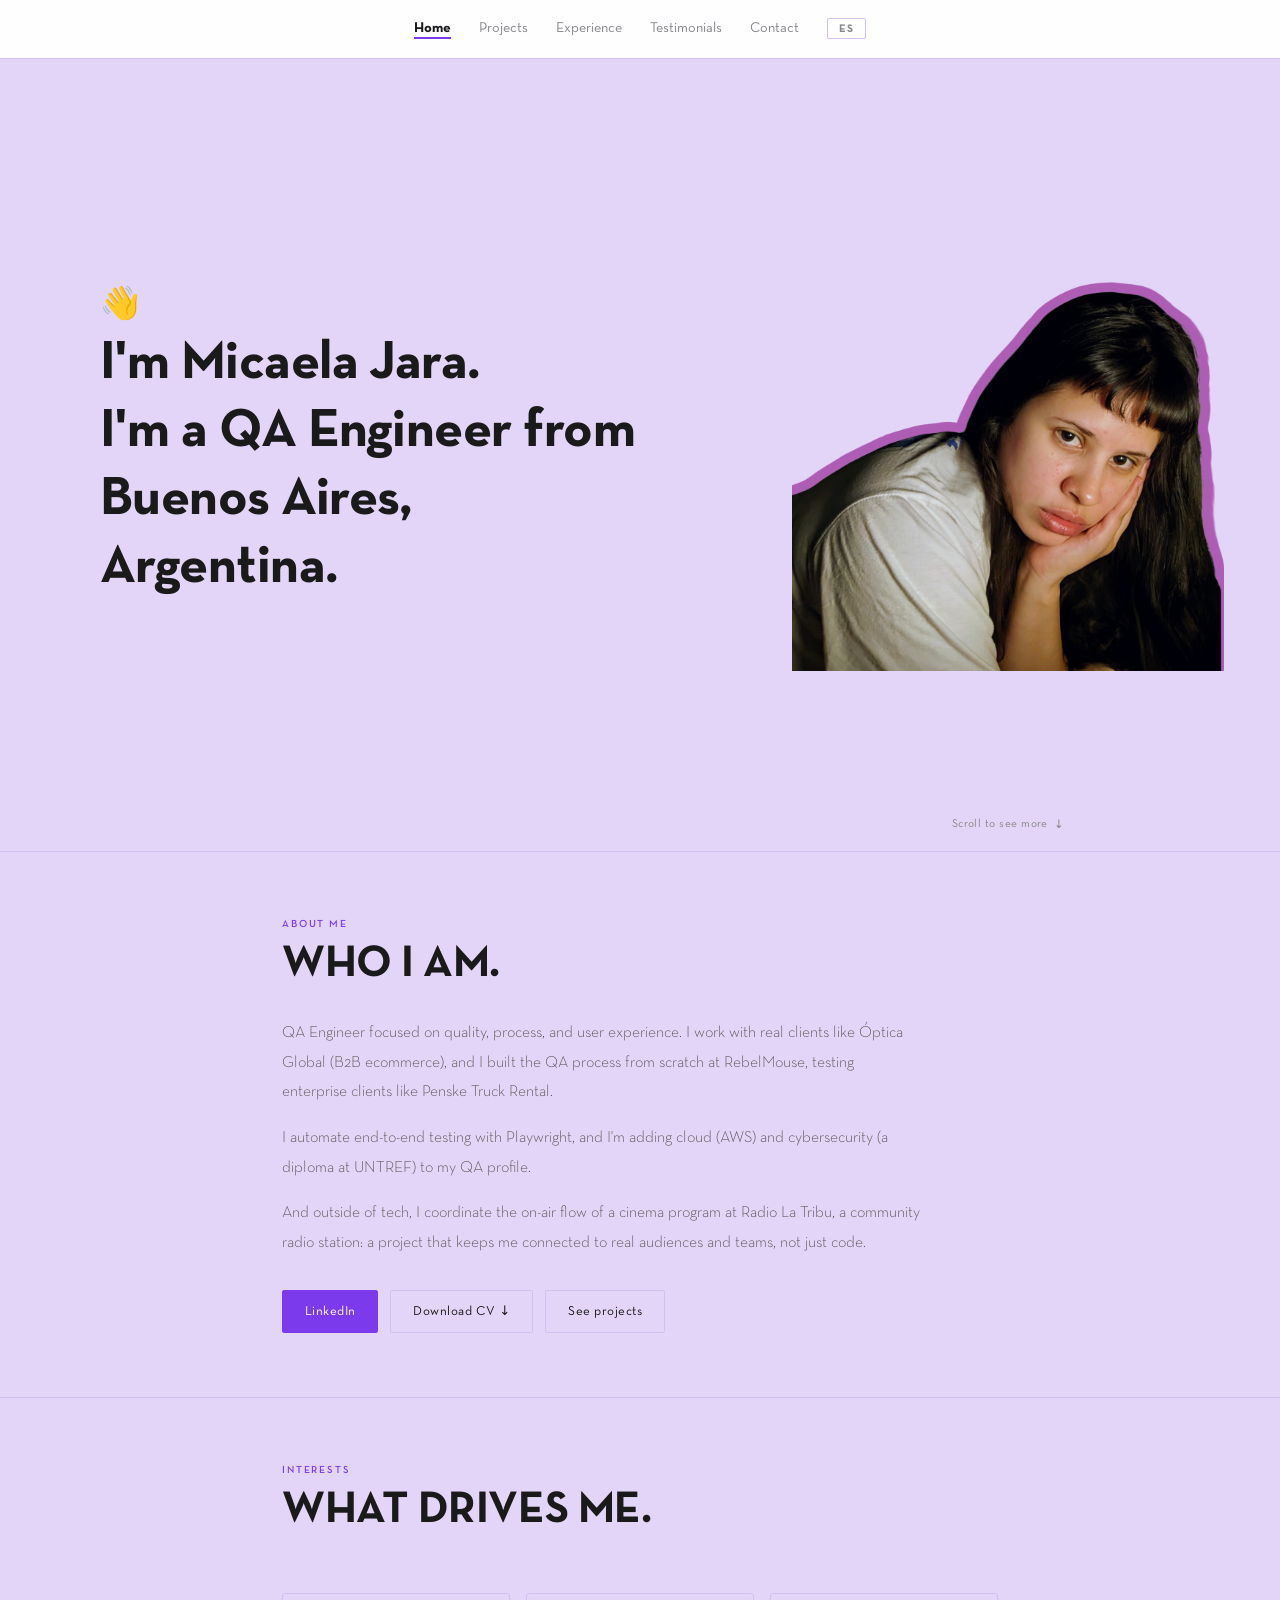
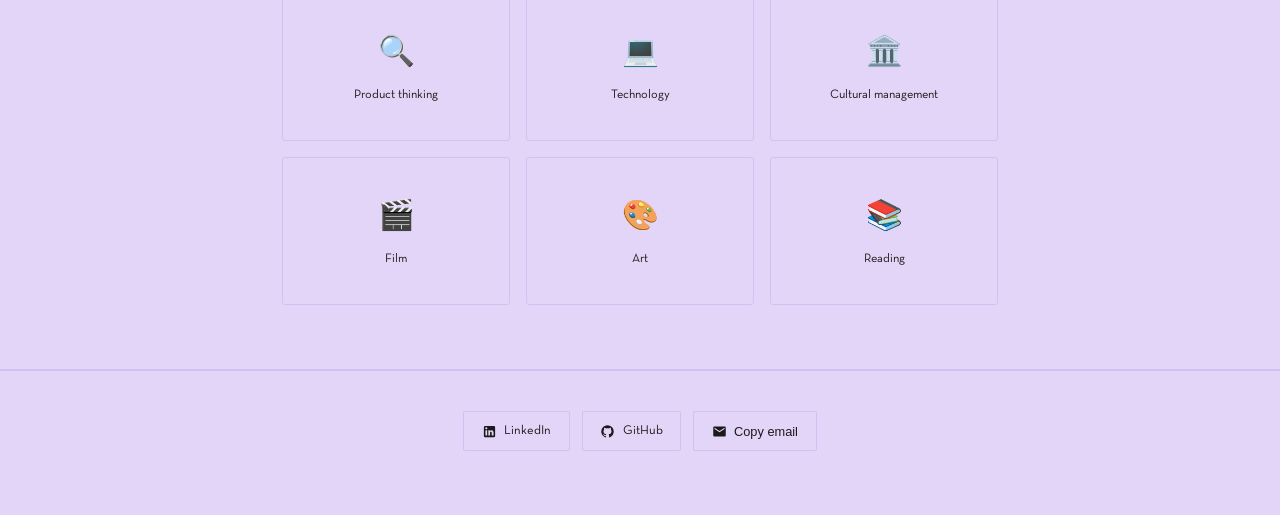
==== index.html @ 339b3f1e "Rediseño completo del portfolio: multi-página, tipografía Neutraface y paleta violeta Divide el siti" ====
<!doctype html>
<html lang="es">
  <head>
    <meta charset="UTF-8" />
    <meta name="viewport" content="width=device-width, initial-scale=1.0" />
    <title>Micaela Jara · Tech Enthusiast</title>
    <meta name="description" content="QA Engineer con experiencia en proyectos enterprise, APIs, testing funcional y regresión. Disponible para trabajar." />

    <!-- Open Graph / LinkedIn -->
    <meta property="og:type" content="website" />
    <meta property="og:url" content="https://micaelajara.github.io/" />
    <meta property="og:title" content="Micaela Jara · Tech Enthusiast" />
    <meta property="og:description" content="QA Engineer · Tech Enthusiast · Project Maker. Experiencia en proyectos enterprise, APIs, testing funcional y regresión." />
    <meta property="og:image" content="https://micaelajara.github.io/img/preview.png" />
    <meta property="og:image:width" content="1200" />
    <meta property="og:image:height" content="630" />

    <!-- Twitter Card -->
    <meta name="twitter:card" content="summary_large_image" />
    <meta name="twitter:title" content="Micaela Jara · Tech Enthusiast" />
    <meta name="twitter:description" content="QA Engineer · Tech Enthusiast · Project Maker. Experiencia en proyectos enterprise, APIs, testing funcional y regresión." />
    <meta name="twitter:image" content="https://micaelajara.github.io/img/preview.png" />

    <!-- Google tag (gtag.js) -->
    <script
      async
      src="https://www.googletagmanager.com/gtag/js?id=G-QLTYKBB8N1"
    ></script>
    <script>
      window.dataLayer = window.dataLayer || [];
      function gtag() {
        dataLayer.push(arguments);
      }
      gtag("js", new Date());
      gtag("config", "G-QLTYKBB8N1");
    </script>

    <link rel="icon" type="image/svg+xml" href="favicon.svg" />
    <link rel="manifest" href="manifest.json" />
    <meta name="theme-color" content="#7c3aed" />
    <link rel="stylesheet" href="styles.css" />
  </head>
  <body>
    <nav>
      <button class="hamburger" id="hamburger" aria-label="Menú">
        <span></span><span></span><span></span>
      </button>
      <ul class="nav-links" id="nav-links">
        <li>
          <a href="index.html" data-es="Home" data-en="Home" class="active"
            >Home</a
          >
        </li>
        <li>
          <a
            href="proyectos.html"
            data-es="Proyectos"
            data-en="Projects"
            >Proyectos</a
          >
        </li>
        <li>
          <a
            href="experiencia.html"
            data-es="Experiencia"
            data-en="Experience"
            >Experiencia</a
          >
        </li>
        <li>
          <a
            href="testimonios.html"
            data-es="Testimonios"
            data-en="Testimonials"
            >Testimonios</a
          >
        </li>
        <li>
          <a
            href="contacto.html"
            data-es="Contacto"
            data-en="Contact"
            >Contacto</a
          >
        </li>
        <li><button class="lang-toggle" id="lang-btn">EN</button></li>
      </ul>
    </nav>
    <!-- HERO -->
    <div class="hero hero-split">
      <div class="hero-half hero-half-content">
        <div class="hero-content-inner">
          <p class="hero-wave" aria-hidden="true">👋</p>
          <h1>
            <span data-es="Soy Micaela Jara." data-en="I'm Micaela Jara."
              >Soy Micaela Jara.</span
            >
            <br />
            <span
              data-es="Soy QA Engineer de Buenos Aires, Argentina."
              data-en="I'm a QA Engineer from Buenos Aires, Argentina."
              >Soy QA Engineer de Buenos Aires, Argentina.</span
            >
          </h1>
        </div>
      </div>

      <div class="hero-half hero-half-visual">
        <button
          class="hero-scroll-cue"
          onclick="document.getElementById('sobre-mi').scrollIntoView({behavior:'smooth'})"
        >
          <span data-es="Deslizá para ver más" data-en="Scroll to see more"
            >Deslizá para ver más</span
          >
          <span class="hero-scroll-arrow" aria-hidden="true">↓</span>
        </button>
        <div class="hero-snoopy-wrap">
          <img src="img/micaela-outline.svg" alt="Micaela Jara" />
        </div>
      </div>
    </div>
    <hr class="divider" />
    <section id="sobre-mi">
      <div class="container">
        <p class="section-eyebrow" data-es="Sobre mí" data-en="About me">
          Sobre mí
        </p>
        <h2 class="section-title" data-es="Quién soy." data-en="Who I am.">
          Quién soy.
        </h2>
        <div class="about-grid about-grid-text-only">
          <div class="about-text">
            <p
              data-es="QA Engineer con foco en calidad, procesos y experiencia del usuario. Trabajo con clientes reales como Óptica Global (ecommerce B2B), y construí el proceso de QA desde cero en RebelMouse, testeando clientes enterprise como Penske Truck Rental."
              data-en="QA Engineer focused on quality, process, and user experience. I work with real clients like Óptica Global (B2B ecommerce), and I built the QA process from scratch at RebelMouse, testing enterprise clients like Penske Truck Rental."
            >
              QA Engineer con foco en calidad, procesos y experiencia del
              usuario. Trabajo con clientes reales como Óptica Global
              (ecommerce B2B), y construí el proceso de QA desde cero en
              RebelMouse, testeando clientes enterprise como Penske Truck
              Rental.
            </p>
            <p
              data-es="Automatizo testing end-to-end con Playwright, y estoy sumando cloud (AWS) y ciberseguridad (diplomatura en UNTREF) a mi perfil QA."
              data-en="I automate end-to-end testing with Playwright, and I'm adding cloud (AWS) and cybersecurity (a diploma at UNTREF) to my QA profile."
            >
              Automatizo testing end-to-end con Playwright, y estoy sumando
              cloud (AWS) y ciberseguridad (diplomatura en UNTREF) a mi perfil
              QA.
            </p>
            <p
              data-es="Y fuera de lo tech, coordino el aire de un programa de cine en Radio La Tribu, una radio comunitaria: un proyecto que me mantiene conectada con audiencias y equipos reales, no solo con código."
              data-en="And outside of tech, I coordinate the on-air flow of a cinema program at Radio La Tribu, a community radio station: a project that keeps me connected to real audiences and teams, not just code."
            >
              Y fuera de lo tech, coordino el aire de un programa de cine en
              Radio La Tribu, una radio comunitaria: un proyecto que me
              mantiene conectada con audiencias y equipos reales, no solo con
              código.
            </p>
          </div>
        </div>
        <div class="hero-links about-links">
          <a
            href="https://linkedin.com/in/micaela-jara"
            target="_blank"
            class="btn btn-primary"
            >LinkedIn</a
          >
          <a
            href="pdf/cv-micaela-jara.pdf"
            download
            class="btn btn-outline"
            data-es="Descargar CV ↓"
            data-en="Download CV ↓"
            >Descargar CV ↓</a
          >
          <a
            href="proyectos.html"
            class="btn btn-outline"
            data-es="Ver proyectos"
            data-en="See projects"
            >Ver proyectos</a
          >
        </div>
      </div>
    </section>
    <hr class="divider" />
    <section id="intereses">
      <div class="container">
        <div class="projects-header">
          <div>
            <p class="section-eyebrow" data-es="Intereses" data-en="Interests">
              Intereses
            </p>
            <h2
              class="section-title"
              data-es="Lo que me mueve."
              data-en="What drives me."
            >
              Lo que me mueve.
            </h2>
          </div>
        </div>
        <div class="interests-grid">
          <div class="interest-card">
            <div class="interest-inner">
              <div class="interest-front">
                <div class="interest-icon">🔍</div>
                <div class="interest-label">Product thinking</div>
              </div>
              <div class="interest-back">
                <p
                  class="interest-back-text"
                  data-es="Siempre pregunto por qué antes de cómo."
                  data-en="I always ask why before how."
                >
                  Siempre pregunto por qué antes de cómo.
                </p>
              </div>
            </div>
          </div>
          <div class="interest-card">
            <div class="interest-inner">
              <div class="interest-front">
                <div class="interest-icon">💻</div>
                <div
                  class="interest-label"
                  data-es="Tecnología"
                  data-en="Technology"
                >
                  Tecnología
                </div>
              </div>
              <div class="interest-back">
                <p
                  class="interest-back-text"
                  data-es="Me gusta entender cómo funcionan las cosas por dentro."
                  data-en="I like understanding how things work under the hood."
                >
                  Me gusta entender cómo funcionan las cosas por dentro.
                </p>
              </div>
            </div>
          </div>
          <div class="interest-card">
            <div class="interest-inner">
              <div class="interest-front">
                <div class="interest-icon">🏛️</div>
                <div
                  class="interest-label"
                  data-es="Gestión cultural"
                  data-en="Cultural management"
                >
                  Gestión cultural
                </div>
              </div>
              <div class="interest-back">
                <p
                  class="interest-back-text"
                  data-es="Curaduría y producción de ciclos de cine independiente."
                  data-en="Curation and production of independent film cycles."
                >
                  Curaduría y producción de ciclos de cine independiente.
                </p>
              </div>
            </div>
          </div>
          <div class="interest-card">
            <div class="interest-inner">
              <div class="interest-front">
                <div class="interest-icon">🎬</div>
                <div class="interest-label" data-es="Cine" data-en="Film">
                  Cine
                </div>
              </div>
              <div class="interest-back">
                <p
                  class="interest-back-text"
                  data-es="Me interesan las películas que incomodan o proponen algo."
                  data-en="I'm drawn to films that challenge or propose something."
                >
                  Me interesan las películas que incomodan o proponen algo.
                </p>
              </div>
            </div>
          </div>
          <div class="interest-card">
            <div class="interest-inner">
              <div class="interest-front">
                <div class="interest-icon">🎨</div>
                <div class="interest-label" data-es="Arte" data-en="Art">
                  Arte
                </div>
              </div>
              <div class="interest-back">
                <p
                  class="interest-back-text"
                  data-es="El arte como forma de entender el contexto."
                  data-en="Art as a way of understanding context."
                >
                  El arte como forma de entender el contexto.
                </p>
              </div>
            </div>
          </div>
          <div class="interest-card">
            <div class="interest-inner">
              <div class="interest-front">
                <div class="interest-icon">📚</div>
                <div class="interest-label" data-es="Lectura" data-en="Reading">
                  Lectura
                </div>
              </div>
              <div class="interest-back">
                <p
                  class="interest-back-text"
                  data-es="Leo ensayo, ficción y cualquier cosa que me haga pensar distinto."
                  data-en="I read essays, fiction, and anything that makes me think differently."
                >
                  Leo ensayo, ficción y cualquier cosa que me haga pensar
                  distinto.
                </p>
              </div>
            </div>
          </div>
        </div>
      </div>
    </section>
    <hr class="divider" />
    <footer>
      <div class="footer-socials">
        <a
          href="https://linkedin.com/in/micaela-jara"
          target="_blank"
          class="social-btn"
        >
          <svg viewBox="0 0 24 24" fill="currentColor">
            <path
              d="M19 3A2 2 0 0 1 21 5V19A2 2 0 0 1 19 21H5A2 2 0 0 1 3 19V5A2 2 0 0 1 5 3H19M18.5 18.5V13.2A3.26 3.26 0 0 0 15.24 9.94C14.39 9.94 13.4 10.46 12.92 11.24V10.13H10.13V18.5H12.92V13.57A1.32 1.32 0 0 1 14.24 12.25A1.32 1.32 0 0 1 15.56 13.57V18.5H18.5M6.88 8.56A1.68 1.68 0 0 0 8.56 6.88C8.56 5.95 7.81 5.19 6.88 5.19A1.69 1.69 0 0 0 5.19 6.88C5.19 7.81 5.95 8.56 6.88 8.56M8.27 18.5V10.13H5.5V18.5H8.27Z"
            />
          </svg>
          <span>LinkedIn</span>
        </a>
        <a
          href="https://github.com/micaelajara"
          target="_blank"
          class="social-btn"
        >
          <svg viewBox="0 0 24 24" fill="currentColor">
            <path
              d="M12 2A10 10 0 0 0 2 12c0 4.42 2.87 8.17 6.84 9.5.5.08.66-.23.66-.5v-1.69c-2.77.6-3.36-1.34-3.36-1.34-.46-1.16-1.11-1.47-1.11-1.47-.91-.62.07-.6.07-.6 1 .07 1.53 1.03 1.53 1.03.87 1.52 2.34 1.07 2.91.83.09-.65.35-1.09.63-1.34-2.22-.25-4.55-1.11-4.55-4.92 0-1.11.38-2 1.03-2.71-.1-.25-.45-1.29.1-2.64 0 0 .84-.27 2.75 1.02.79-.22 1.65-.33 2.5-.33.85 0 1.71.11 2.5.33 1.91-1.29 2.75-1.02 2.75-1.02.55 1.35.2 2.39.1 2.64.65.71 1.03 1.6 1.03 2.71 0 3.82-2.34 4.66-4.57 4.91.36.31.69.92.69 1.85V21c0 .27.16.59.67.5C19.14 20.16 22 16.42 22 12A10 10 0 0 0 12 2Z"
            />
          </svg>
          <span>GitHub</span>
        </a>
        <button class="social-btn" id="copy-email-btn">
          <svg viewBox="0 0 24 24" fill="currentColor">
            <path
              d="M20 4H4c-1.1 0-2 .9-2 2v12c0 1.1.9 2 2 2h16c1.1 0 2-.9 2-2V6c0-1.1-.9-2-2-2zm0 4l-8 5-8-5V6l8 5 8-5v2z"
            />
          </svg>
          <span data-es="Copiar email" data-en="Copy email">Copiar email</span>
        </button>
      </div>
    </footer>

    <button class="scroll-top" id="scroll-top" aria-label="Volver arriba">
      ↑
    </button>
    <div class="copy-toast" id="copy-toast">¡Copiado!</div>
    <script src="script.js"></script>
  </body>
</html>
---- styles.css ----
@font-face {
        font-family: "Neutraface Text";
        src: url("fonts/neutraface-text-light.otf") format("opentype");
        font-weight: 300;
        font-style: normal;
        font-display: swap;
      }
      @font-face {
        font-family: "Neutraface Text";
        src: url("fonts/neutraface-text-light-italic.otf") format("opentype");
        font-weight: 300;
        font-style: italic;
        font-display: swap;
      }
      @font-face {
        font-family: "Neutraface Text";
        src: url("fonts/neutraface-text-book.otf") format("opentype");
        font-weight: 400;
        font-style: normal;
        font-display: swap;
      }
      @font-face {
        font-family: "Neutraface Text";
        src: url("fonts/neutraface-text-book-italic.otf") format("opentype");
        font-weight: 400;
        font-style: italic;
        font-display: swap;
      }
      @font-face {
        font-family: "Neutraface Text";
        src: url("fonts/neutraface-text-demi.otf") format("opentype");
        font-weight: 600;
        font-style: normal;
        font-display: swap;
      }
      @font-face {
        font-family: "Neutraface Text";
        src: url("fonts/neutraface-text-demi-italic.otf") format("opentype");
        font-weight: 600;
        font-style: italic;
        font-display: swap;
      }
      @font-face {
        font-family: "Neutraface Text";
        src: url("fonts/neutraface-text-bold.otf") format("opentype");
        font-weight: 700;
        font-style: normal;
        font-display: swap;
      }
      @font-face {
        font-family: "Neutraface Text";
        src: url("fonts/neutraface-text-bold-italic.otf") format("opentype");
        font-weight: 700;
        font-style: italic;
        font-display: swap;
      }

      *,
      *::before,
      *::after {
        box-sizing: border-box;
        margin: 0;
        padding: 0;
      }

      :root {
        --bg: #e3d5f7;
        --bg-card: transparent;
        --text: #1a1a1a;
        --text-muted: #888888;
        --accent: #7c3aed;
        --accent-light: #ede4fb;
        --border: #d3bff0;
        --display: "Neutraface Text", system-ui, sans-serif;
        --sans: "Neutraface Text", system-ui, sans-serif;
      }

      html {
        scroll-behavior: smooth;
      }

      body {
        font-family: var(--sans);
        background: var(--bg);
        color: var(--text);
        line-height: 1.6;
      }

      /* NAV */
      nav {
        position: sticky;
        top: 0;
        z-index: 100;
        background: rgba(255, 255, 255, 0.95);
        backdrop-filter: blur(10px);
        border-bottom: 1px solid var(--border);
        padding: 1rem 2rem;
        display: flex;
        justify-content: center;
        align-items: center;
      }

      .nav-links {
        display: flex;
        gap: 1.75rem;
        list-style: none;
        align-items: center;
      }
      .nav-links a {
        font-size: 0.9rem;
        font-weight: 400;
        color: var(--text-muted);
        text-decoration: none;
        transition: color 0.2s;
      }
      .nav-links a:hover {
        color: var(--accent);
      }
      .nav-links a.active {
        color: var(--text);
        font-weight: 700;
        border-bottom: 2px solid var(--accent);
        padding-bottom: 2px;
      }

      .lang-toggle {
        font-family: var(--display);
        font-size: 0.7rem;
        font-weight: 700;
        letter-spacing: 0.1em;
        text-transform: uppercase;
        background: none;
        border: 1.5px solid var(--border);
        color: var(--text-muted);
        padding: 0.28rem 0.7rem;
        cursor: pointer;
        border-radius: 2px;
        transition: all 0.2s;
      }
      .lang-toggle:hover {
        border-color: var(--accent);
        color: var(--accent);
      }

      .lang-en {
        display: none;
      }
      body.en .lang-es {
        display: none;
      }
      body.en .lang-en {
        display: block;
      }

      /* HAMBURGER */
      .hamburger {
        display: none;
        flex-direction: column;
        gap: 5px;
        background: none;
        border: none;
        cursor: pointer;
        padding: 4px;
      }
      .hamburger span {
        display: block;
        width: 22px;
        height: 2px;
        background: var(--text);
        border-radius: 2px;
        transition: all 0.25s;
      }
      .hamburger.open span:nth-child(1) {
        transform: translateY(7px) rotate(45deg);
      }
      .hamburger.open span:nth-child(2) {
        opacity: 0;
      }
      .hamburger.open span:nth-child(3) {
        transform: translateY(-7px) rotate(-45deg);
      }

      /* MOBILE */
      @media (max-width: 640px) {
        .hamburger {
          display: flex;
        }

        .nav-links {
          display: none;
          flex-direction: column;
          gap: 0;
          position: absolute;
          top: 100%;
          left: 0;
          right: 0;
          background: var(--bg);
          border-bottom: 1px solid var(--border);
          padding: 0.5rem 0;
          z-index: 200;
        }
        .nav-links.open {
          display: flex;
        }
        .nav-links li {
          width: 100%;
        }
        .nav-links a {
          display: block;
          padding: 0.75rem 2rem;
          font-size: 0.82rem;
        }
        .nav-links li:last-child {
          padding: 0.75rem 2rem;
        }
        .lang-toggle {
          font-size: 0.7rem;
        }

        .hero-split {
          grid-template-columns: 1fr;
          min-height: 0;
        }
        .hero-half-visual {
          padding: 2.5rem 1.5rem;
          min-height: 260px;
        }
        .hero-half-content {
          padding: 2rem 1.25rem 2.5rem;
        }
        .hero-snoopy-wrap {
          max-width: 280px;
        }

        .hero h1 {
          font-size: clamp(1.8rem, 7vw, 2.4rem);
          margin-bottom: 0.65rem;
        }

        .container {
          padding: 0 1rem;
        }
        section {
          padding: 1.5rem 0;
        }
        .section-eyebrow {
          margin-bottom: 0.2rem;
        }
        .section-title {
          font-size: clamp(1.1rem, 5.5vw, 1.6rem);
          margin-bottom: 1rem;
        }

        .projects-header {
          gap: 1rem;
          margin-bottom: 1.25rem;
        }
        .projects-deco-wrap {
          width: 95px;
        }
        .projects-deco {
          height: 70px;
        }

        .about-grid {
          gap: 1.25rem;
        }

        .project-card {
          padding: 1.25rem;
        }
        .project-header-row {
          gap: 0.35rem 1rem;
        }
        .project-highlights {
          margin-top: 0.65rem;
        }

        .stack-grid {
          grid-template-columns: repeat(2, 1fr);
        }

        .qa-controls {
          gap: 0.5rem;
          margin-bottom: 0.75rem;
        }
        .filters {
          flex-wrap: nowrap;
          overflow-x: auto;
          padding-bottom: 0.25rem;
          -webkit-overflow-scrolling: touch;
          scrollbar-width: none;
        }
        .filters::-webkit-scrollbar {
          display: none;
        }
        .filter-btn {
          flex-shrink: 0;
          font-size: 0.75rem;
          padding: 0.35rem 0.75rem;
        }

        .card-header {
          padding: 0.75rem 0.9rem;
        }
        .card-body {
          padding: 0 0.9rem 0.9rem;
        }

        .contact-grid {
          gap: 1.5rem;
        }
        .contact-links {
          margin-top: 0.75rem;
          gap: 0.65rem;
        }

        .interests-grid {
          grid-template-columns: repeat(3, 1fr);
          gap: 0.6rem;
        }
        .interest-card {
          height: 115px;
        }

        .divider {
          margin: 0;
        }

        footer {
          padding: 1.25rem 1rem;
        }
      }

      /* LAYOUT */
      .container {
        max-width: 780px;
        margin: 0 auto;
        padding: 0 2rem;
      }

      /* HERO */
      .hero {
        display: block;
      }

      .hero-wave {
        font-size: 2rem;
        line-height: 1;
        margin-bottom: 0.5rem;
      }

      .hero h1 {
        font-family: var(--display);
        font-size: clamp(2.4rem, 4.5vw, 3.4rem);
        font-weight: 700;
        line-height: 1.25;
        letter-spacing: -0.01em;
        color: var(--text);
        margin-bottom: 1.25rem;
      }

      .hero-links {
        display: flex;
        gap: 0.75rem;
        flex-wrap: wrap;
      }

      .about-links {
        margin-top: 2rem;
      }

      .btn {
        display: inline-flex;
        align-items: center;
        padding: 0.6rem 1.35rem;
        border-radius: 2px;
        font-size: 0.82rem;
        font-weight: 400;
        font-family: var(--sans);
        letter-spacing: 0.04em;
        text-decoration: none;
        transition: all 0.2s;
        border: 1.5px solid transparent;
      }
      .btn-primary {
        background: var(--accent);
        color: white;
        border-color: var(--accent);
      }
      .btn-primary:hover {
        background: #5b21b6;
        border-color: #5b21b6;
      }
      .btn-outline {
        background: transparent;
        color: var(--text);
        border-color: var(--border);
      }
      .btn-outline:hover {
        border-color: var(--accent);
        color: var(--accent);
      }

      /* DIVIDER */
      .divider {
        border: none;
        border-top: 1px solid var(--border);
      }

      /* SECTIONS */
      section {
        padding: 4rem 0;
      }

      .section-eyebrow {
        font-family: var(--display);
        font-size: 0.65rem;
        font-weight: 600;
        letter-spacing: 0.18em;
        text-transform: uppercase;
        color: var(--accent);
        margin-bottom: 0.5rem;
      }

      .section-title {
        font-family: var(--display);
        font-size: clamp(1.8rem, 4vw, 2.8rem);
        font-weight: 700;
        text-transform: uppercase;
        letter-spacing: -0.01em;
        color: var(--text);
        margin-bottom: 2rem;
        line-height: 1.05;
      }

      /* SOBRE MÍ */
      .about-grid {
        display: grid;
        grid-template-columns: 220px 1fr;
        gap: 3rem;
        align-items: start;
      }
      .about-grid-text-only {
        grid-template-columns: 1fr;
        max-width: 640px;
      }
      @media (max-width: 580px) {
        .about-grid {
          grid-template-columns: 1fr;
        }
      }

      .about-text {
        font-size: 1rem;
        font-weight: 300;
        color: #555;
        line-height: 1.85;
      }

      .about-text p + p {
        margin-top: 1rem;
      }

      .projects-grid {
        display: flex;
        flex-direction: column;
        gap: 1.25rem;
      }

      .project-card {
        width: 100%;
        background: var(--bg-card);
        border: 1px solid var(--border);
        border-radius: 3px;
        padding: 1.75rem;
        display: flex;
        flex-direction: column;
        gap: 0.85rem;
        transition:
          box-shadow 0.2s,
          border-color 0.2s;
        box-sizing: border-box;
      }
      .project-card:hover {
        box-shadow: 0 6px 24px rgba(180, 100, 100, 0.1);
        border-color: #b794f6;
      }

      .project-header-row {
        display: flex;
        align-items: baseline;
        justify-content: space-between;
        gap: 1rem 1.5rem;
        flex-wrap: wrap;
      }

      .project-tag {
        font-size: 0.66rem;
        font-weight: 400;
        letter-spacing: 0.08em;
        text-transform: uppercase;
        color: var(--accent);
        background: var(--accent-light);
        border: 1px solid #d4bdf5;
        padding: 0.2rem 0.65rem;
        border-radius: 2px;
        display: inline-block;
        width: fit-content;
      }
      .project-tag.culture {
        color: #5a7a4a;
        background: #f0f7ec;
        border-color: #c8e0be;
      }

      .project-title {
        font-family: var(--display);
        font-size: 1.15rem;
        font-weight: 700;
        text-transform: uppercase;
        letter-spacing: 0.01em;
        color: var(--text);
        line-height: 1.15;
      }
      .project-subtitle {
        font-size: 0.78rem;
        color: var(--text-muted);
        white-space: nowrap;
      }
      .project-desc {
        font-size: 0.86rem;
        color: #6b5e58;
        line-height: 1.75;
      }
      .project-highlights {
        list-style: none;
        display: flex;
        flex-direction: column;
        gap: 0.45rem;
      }
      .project-highlights li {
        font-size: 0.82rem;
        color: #6b5e58;
        padding-left: 1.1rem;
        position: relative;
        line-height: 1.5;
      }
      .project-highlights li::before {
        content: "";
        position: absolute;
        left: 0;
        top: 0.55em;
        width: 5px;
        height: 5px;
        border-radius: 50%;
        background: var(--accent);
      }

      .project-link {
        display: inline-block;
        margin-top: 0.85rem;
        font-size: 0.75rem;
        font-weight: 400;
        color: var(--accent);
        text-decoration: none;
        letter-spacing: 0.04em;
        transition: opacity 0.2s;
      }
      .project-link:hover {
        opacity: 0.7;
      }
      .project-links {
        display: flex;
        flex-wrap: wrap;
        gap: 0.5rem 1.25rem;
      }
      .project-links .project-link {
        margin-top: 0.85rem;
      }

      .project-tech {
        display: flex;
        flex-wrap: wrap;
        gap: 0.5rem;
        margin-top: 1rem;
      }
      .tech-tag {
        font-size: 0.7rem;
        font-weight: 400;
        color: var(--text-muted);
        border: 1px solid var(--border);
        padding: 0.2rem 0.65rem;
        border-radius: 2px;
      }

      /* STACK */
      .stack-group {
        margin-bottom: 2rem;
      }
      .stack-sublabel {
        font-size: 0.68rem;
        font-weight: 400;
        letter-spacing: 0.1em;
        text-transform: uppercase;
        color: var(--text-muted);
        margin-bottom: 0.9rem;
      }
      .stack-grid {
        display: grid;
        grid-template-columns: repeat(auto-fill, minmax(160px, 1fr));
        gap: 0.75rem;
      }
      .stack-card {
        position: relative;
        overflow: hidden;
        border: 1px solid var(--border);
        border-radius: 3px;
        padding: 1rem 1rem 0.85rem;
        cursor: default;
        transition:
          border-color 0.25s,
          box-shadow 0.25s;
        background: transparent;
      }
      .stack-card::after {
        content: "";
        position: absolute;
        inset: 0;
        background: var(--accent-light);
        transform: translateY(100%);
        transition: transform 0.28s cubic-bezier(0.4, 0, 0.2, 1);
        z-index: 0;
      }
      .stack-card:hover {
        border-color: var(--accent);
        box-shadow: 0 4px 16px rgba(180, 100, 100, 0.1);
      }
      .stack-card:hover::after {
        transform: translateY(0);
      }

      .stack-card-name {
        font-family: var(--display);
        font-size: 0.8rem;
        font-weight: 600;
        letter-spacing: 0.06em;
        text-transform: uppercase;
        color: var(--text);
        position: relative;
        z-index: 1;
        margin-bottom: 0.5rem;
        transition: color 0.25s;
      }
      .stack-card:hover .stack-card-name {
        color: var(--accent);
      }

      .stack-card-desc {
        font-size: 0.73rem;
        color: var(--text-muted);
        line-height: 1.45;
        position: relative;
        z-index: 1;
        max-height: 0;
        overflow: hidden;
        transition:
          max-height 0.28s ease,
          opacity 0.25s;
        opacity: 0;
      }
      .stack-card:hover .stack-card-desc {
        max-height: 7rem;
        opacity: 1;
      }

      .stack-card.learning {
        border-style: dashed;
        border-color: #fcd34d;
      }
      .stack-card.learning::after {
        background: #fef9ec;
      }
      .stack-card.learning:hover {
        border-color: #f59e0b;
        box-shadow: 0 4px 16px rgba(180, 140, 0, 0.08);
      }
      .stack-card.learning:hover .stack-card-name {
        color: #92400e;
      }
      @media (max-width: 640px) {
        .stack-grid {
          grid-template-columns: repeat(2, 1fr);
        }
      }

      .stack-card.learning .stack-card-name::after {
        content: " ✦";
        font-size: 0.55rem;
        vertical-align: super;
        color: #f59e0b;
      }

      /* INTERESES */
      .interests-grid {
        display: grid;
        grid-template-columns: repeat(3, 1fr);
        gap: 1rem;
      }
      .interest-card {
        perspective: 600px;
        height: 148px;
        cursor: pointer;
      }
      @media (hover: hover) {
        .interest-card:hover .interest-inner {
          transform: rotateY(180deg);
        }
      }
      .interest-inner {
        position: relative;
        width: 100%;
        height: 100%;
        transform-style: preserve-3d;
        transition: transform 0.45s cubic-bezier(0.4, 0, 0.2, 1);
      }
      .interest-card.flipped .interest-inner {
        transform: rotateY(180deg);
      }

      .interest-front,
      .interest-back {
        position: absolute;
        inset: 0;
        backface-visibility: hidden;
        -webkit-backface-visibility: hidden;
        border-radius: 3px;
        border: 1px solid var(--border);
        display: flex;
        flex-direction: column;
        align-items: center;
        justify-content: center;
        padding: 0.85rem 0.7rem;
        text-align: center;
        background: var(--bg-card);
      }
      .interest-front {
        transition: border-color 0.2s;
      }
      .interest-card:hover .interest-front {
        border-color: #b794f6;
      }
      .interest-back {
        transform: rotateY(180deg);
        background: var(--accent-light);
        border-color: #d4bdf5;
      }

      .interest-icon {
        font-size: 1.85rem;
        margin-bottom: 0.5rem;
      }
      .interest-label {
        font-size: 0.78rem;
        font-weight: 400;
        color: var(--text);
      }
      .interest-back-text {
        font-size: 0.73rem;
        line-height: 1.45;
        color: var(--text);
      }

      /* QA CONTROLS */
      .qa-controls {
        display: flex;
        flex-direction: column;
        gap: 0.85rem;
        margin-bottom: 2.5rem;
      }

      #search {
        width: 100%;
        padding: 0.75rem 1rem;
        border: 1.5px solid var(--border);
        border-radius: 2px;
        font-size: 0.88rem;
        font-family: var(--sans);
        background: transparent;
        outline: none;
        color: var(--text);
        transition: border-color 0.2s;
      }
      #search:focus {
        border-color: var(--accent);
      }
      #search::placeholder {
        color: #c8bab5;
      }

      .filters {
        display: flex;
        gap: 0.5rem;
        flex-wrap: wrap;
      }
      .filter-btn {
        padding: 0.35rem 0.9rem;
        border: 1.5px solid var(--border);
        border-radius: 2px;
        background: transparent;
        cursor: pointer;
        font-size: 0.74rem;
        font-weight: 400;
        font-family: var(--sans);
        color: var(--text-muted);
        transition: all 0.2s;
        letter-spacing: 0.04em;
      }
      .filter-btn:hover {
        border-color: var(--accent);
        color: var(--accent);
      }
      .filter-btn.active {
        background: var(--accent);
        border-color: var(--accent);
        color: white;
      }

      .counter {
        font-size: 0.74rem;
        color: #c8bab5;
        text-align: right;
      }

      /* CARDS */
      .block-section {
        display: flex;
        flex-direction: column;
        gap: 0.6rem;
        margin-bottom: 2.25rem;
      }
      .block-title {
        font-size: 0.66rem;
        font-weight: 400;
        letter-spacing: 0.12em;
        text-transform: uppercase;
        color: #c8bab5;
        padding-bottom: 0.5rem;
        border-bottom: 1px solid var(--border);
        margin-bottom: 0.2rem;
      }

      .card {
        background: var(--bg-card);
        border: 1px solid var(--border);
        border-radius: 3px;
        overflow: hidden;
        transition:
          box-shadow 0.2s,
          border-color 0.2s;
      }
      .card:hover {
        box-shadow: 0 2px 12px rgba(180, 100, 100, 0.08);
        border-color: #b794f6;
      }
      .card.hidden {
        display: none;
      }

      .card-header {
        display: flex;
        justify-content: space-between;
        align-items: center;
        padding: 1rem 1.25rem;
        gap: 1rem;
      }

      .question {
        font-size: 0.88rem;
        font-weight: 400;
        color: var(--text);
        flex: 1;
        line-height: 1.5;
      }

      .tag {
        font-size: 0.64rem;
        font-weight: 400;
        padding: 0.18rem 0.55rem;
        border-radius: 2px;
        white-space: nowrap;
        flex-shrink: 0;
        letter-spacing: 0.05em;
        text-transform: uppercase;
      }
      .tag-b1 {
        background: #ede9fe;
        color: #7c3aed;
      }
      .tag-b2 {
        background: #dbeafe;
        color: #1d4ed8;
      }
      .tag-b3 {
        background: #dcfce7;
        color: #15803d;
      }
      .tag-b4 {
        background: #fef9c3;
        color: #a16207;
      }
      .tag-exp {
        background: var(--accent-light);
        color: var(--accent);
        border: 1px solid #d4bdf5;
      }
      .tag-learning {
        background: #fef3c7;
        color: #92400e;
        border: 1px solid #fcd34d;
      }

      .card-body {
        padding: 0 1.25rem 1.25rem;
        border-top: 1px solid var(--border);
      }

      .answer {
        padding-top: 0.9rem;
        font-size: 0.87rem;
        line-height: 1.7;
        color: #555;
      }

      .card-body table {
        width: 100%;
        border-collapse: collapse;
        margin-top: 0.9rem;
        font-size: 0.82rem;
      }
      .card-body th {
        background: #ede4fb;
        padding: 0.45rem 0.7rem;
        text-align: left;
        font-weight: 400;
        color: var(--text-muted);
        font-size: 0.74rem;
        letter-spacing: 0.04em;
        text-transform: uppercase;
      }
      .card-body td {
        padding: 0.45rem 0.7rem;
        border-top: 1px solid var(--border);
        color: #555555;
      }
      .card-body code {
        background: #1a1410;
        color: #d6cfc8;
        padding: 0.9rem 1rem;
        border-radius: 2px;
        display: block;
        margin-top: 0.9rem;
        font-family: "Courier New", monospace;
        font-size: 0.81rem;
        line-height: 1.65;
        white-space: pre;
        overflow-x: auto;
      }
      .note {
        margin-top: 0.75rem;
        font-size: 0.79rem;
        color: var(--text-muted);
        font-style: italic;
      }

      .empty-state {
        text-align: center;
        padding: 3rem;
        color: #c8bab5;
        font-size: 0.9rem;
      }

      /* CONTACTO */
      .contact-grid {
        display: grid;
        grid-template-columns: 1fr 1fr;
        gap: 4rem;
        align-items: start;
      }
      @media (max-width: 600px) {
        .contact-grid {
          grid-template-columns: 1fr;
          gap: 2rem;
        }
      }

      .contact-intro {
        font-size: 1rem;
        font-weight: 300;
        color: #555;
        line-height: 1.85;
      }
      .contact-intro p + p {
        margin-top: 1rem;
      }

      .contact-right {
        display: flex;
        flex-direction: column;
        gap: 1.25rem;
        align-items: center;
      }
      .contact-deco-wrap {
        width: 220px;
      }
      .contact-deco {
        width: 100%;
        height: 160px;
        object-fit: cover;
        object-position: center top;
        border-radius: 3px;
        display: block;
      }
      @media (max-width: 640px) {
        .contact-deco-wrap {
          width: 100%;
        }
        .contact-deco {
          height: 130px;
        }
      }
      .contact-right .contact-form {
        width: 100%;
      }

      .contact-links {
        display: flex;
        flex-direction: column;
        gap: 0.75rem;
        margin-top: 1.5rem;
      }
      .li-card {
        margin-top: 1.5rem;
        border: 1px solid var(--border);
        border-radius: 3px;
        padding: 1rem 1.1rem;
        display: flex;
        align-items: center;
        gap: 1rem;
        text-decoration: none;
        transition:
          border-color 0.2s,
          box-shadow 0.2s;
        background: transparent;
      }
      .li-card:hover {
        border-color: var(--accent);
        box-shadow: 0 4px 16px rgba(180, 100, 100, 0.09);
      }
      .li-card-photo {
        width: 48px;
        height: 48px;
        border-radius: 50%;
        object-fit: cover;
        object-position: top;
        flex-shrink: 0;
        border: 2px solid var(--accent-light);
      }
      .li-card-info {
        flex: 1;
        min-width: 0;
      }
      .li-card-name {
        font-family: var(--display);
        font-weight: 700;
        font-size: 0.85rem;
        letter-spacing: 0.04em;
        text-transform: uppercase;
        color: var(--text);
        margin-bottom: 0.2rem;
      }
      .li-card-title {
        font-size: 0.72rem;
        color: var(--text-muted);
        line-height: 1.4;
      }
      .li-card-arrow {
        font-size: 1rem;
        color: var(--accent);
        flex-shrink: 0;
        transition: transform 0.2s;
      }
      .li-card:hover .li-card-arrow {
        transform: translateX(3px);
      }

      .contact-link {
        display: inline-flex;
        align-items: center;
        gap: 0.5rem;
        font-size: 0.85rem;
        font-weight: 400;
        color: var(--text);
        text-decoration: none;
        transition: color 0.2s;
      }
      .contact-link:hover {
        color: var(--accent);
      }
      .contact-link span {
        font-size: 1rem;
      }

      .contact-form {
        display: flex;
        flex-direction: column;
        gap: 1rem;
        background: var(--accent-light);
        border: 1.5px solid var(--accent);
        border-radius: 4px;
        padding: 1.75rem;
        opacity: 0.9;
      }

      .form-group {
        display: flex;
        flex-direction: column;
        gap: 0.35rem;
      }

      .form-label {
        font-size: 0.72rem;
        font-weight: 600;
        letter-spacing: 0.08em;
        text-transform: uppercase;
        color: var(--text-muted);
      }

      .form-input,
      .form-textarea {
        width: 100%;
        padding: 0.75rem 1rem;
        border: 1.5px solid var(--border);
        border-radius: 2px;
        font-size: 0.9rem;
        font-family: var(--sans);
        background: transparent;
        color: var(--text);
        outline: none;
        transition: border-color 0.2s;
      }
      .form-input:focus,
      .form-textarea:focus {
        border-color: var(--accent);
      }
      .form-textarea {
        resize: vertical;
        min-height: 130px;
      }

      .form-submit {
        background: var(--accent);
        color: white;
        border: none;
        border-radius: 2px;
        padding: 0.75rem 1.5rem;
        font-size: 0.85rem;
        font-weight: 600;
        font-family: var(--sans);
        letter-spacing: 0.04em;
        cursor: pointer;
        transition: background 0.2s;
        align-self: flex-start;
      }
      .form-submit:hover {
        background: #5b21b6;
      }

      .form-success {
        display: none;
        background: #f0fdf4;
        border: 1px solid #bbf7d0;
        color: #15803d;
        padding: 0.85rem 1rem;
        border-radius: 2px;
        font-size: 0.87rem;
      }

      /* FOOTER */
      footer {
        border-top: 1px solid var(--border);
        padding: 2.5rem 2rem;
        text-align: center;
      }
      .footer-name {
        font-family: var(--display);
        font-weight: 700;
        font-size: 1.4rem;
        letter-spacing: 0.06em;
        text-transform: uppercase;
        color: var(--text);
        margin-bottom: 0.85rem;
      }

      /* OPEN TO WORK BADGE */
      .footer-badge {
        display: inline-flex;
        align-items: center;
        gap: 0.5rem;
        background: #f0faf2;
        border: 1px solid #a8d8b0;
        border-radius: 20px;
        padding: 0.3rem 0.85rem;
        font-size: 0.72rem;
        font-weight: 400;
        color: #3a7a48;
        text-decoration: none;
        margin-bottom: 1.5rem;
        transition:
          background 0.2s,
          box-shadow 0.2s;
        cursor: pointer;
      }
      .footer-badge:hover {
        background: #e0f5e4;
        box-shadow: 0 2px 8px rgba(60, 120, 70, 0.12);
      }
      /* SOCIAL BUTTONS */
      .footer-socials {
        display: flex;
        justify-content: center;
        gap: 0.75rem;
        margin-bottom: 1.5rem;
        flex-wrap: wrap;
      }
      .social-btn {
        display: inline-flex;
        align-items: center;
        gap: 0.45rem;
        padding: 0.55rem 1.1rem;
        border-radius: 2px;
        border: 1.5px solid var(--border);
        font-size: 0.8rem;
        font-weight: 400;
        color: var(--text);
        text-decoration: none;
        background: transparent;
        transition: all 0.22s;
        position: relative;
        overflow: hidden;
      }
      .social-btn::before {
        content: "";
        position: absolute;
        inset: 0;
        background: var(--accent);
        transform: scaleX(0);
        transform-origin: left;
        transition: transform 0.22s ease;
        z-index: 0;
      }
      .social-btn:hover::before {
        transform: scaleX(1);
      }
      .social-btn:hover {
        color: white;
        border-color: var(--accent);
      }
      .social-btn span {
        position: relative;
        z-index: 1;
      }
      .social-btn svg {
        position: relative;
        z-index: 1;
        width: 15px;
        height: 15px;
      }

      /* SCROLL TO TOP */
      .scroll-top {
        position: fixed;
        bottom: 1.5rem;
        right: 1.5rem;
        width: 40px;
        height: 40px;
        border-radius: 2px;
        background: var(--accent);
        color: white;
        border: none;
        font-size: 1.1rem;
        cursor: pointer;
        display: flex;
        align-items: center;
        justify-content: center;
        opacity: 0;
        pointer-events: none;
        transition:
          opacity 0.3s,
          transform 0.3s;
        transform: translateY(8px);
        z-index: 300;
      }
      .scroll-top.visible {
        opacity: 1;
        pointer-events: auto;
        transform: translateY(0);
      }
      .scroll-top:hover {
        background: #5b21b6;
      }

      /* PROJECTS HEADER */
      .projects-header {
        display: flex;
        align-items: center;
        justify-content: space-between;
        gap: 1.5rem;
        margin-bottom: 1.75rem;
      }
      .projects-deco-wrap {
        position: relative;
        display: inline-block;
        flex-shrink: 0;
        width: 200px;
      }
      .projects-deco-wrap::before {
        content: "";
        position: absolute;
        inset: -8px;
        border: 2px solid var(--accent);
        border-radius: 4px;
        opacity: 0.45;
        pointer-events: none;
      }
      .projects-deco-wrap::after {
        content: "";
        position: absolute;
        inset: -4px;
        border: 1px solid var(--accent);
        border-radius: 3px;
        opacity: 0.2;
        pointer-events: none;
      }
      .projects-deco {
        width: 100%;
        height: 140px;
        object-fit: cover;
        object-position: center top;
        border-radius: 3px;
        display: block;
        filter: grayscale(15%);
      }
      @media (max-width: 640px) {
        .projects-deco-wrap {
          width: 130px;
        }
        .projects-deco {
          height: 90px;
        }
      }

      /* FORMACIÓN */
      .formation-grid {
        display: grid;
        grid-template-columns: 220px 1fr;
        gap: 3rem;
        align-items: start;
      }
      @media (max-width: 640px) {
        .formation-grid {
          grid-template-columns: 1fr;
          gap: 1.5rem;
        }
      }
      .formation-sublabel {
        font-family: var(--display);
        font-size: 0.62rem;
        font-weight: 600;
        letter-spacing: 0.14em;
        text-transform: uppercase;
        color: var(--text-muted);
        margin-bottom: 1rem;
      }
      .formation-item {
        margin-bottom: 0.5rem;
      }
      .formation-title {
        font-family: var(--display);
        font-size: 0.95rem;
        font-weight: 700;
        text-transform: uppercase;
        letter-spacing: 0.02em;
        color: var(--text);
      }
      .formation-meta {
        font-size: 0.8rem;
        color: var(--text-muted);
        margin-top: 0.2rem;
      }
      .formation-pills {
        display: flex;
        flex-wrap: wrap;
        gap: 0.55rem;
      }
      .formation-pill {
        display: inline-flex;
        align-items: center;
        gap: 0.5rem;
        background: transparent;
        border: 1.5px solid var(--border);
        border-radius: 20px;
        padding: 0.3rem 0.85rem;
        font-size: 0.8rem;
        font-weight: 400;
        color: var(--text);
        transition:
          border-color 0.2s,
          color 0.2s;
      }
      .formation-pill:hover {
        border-color: var(--accent);
        color: var(--accent);
      }
      .pill-source {
        font-size: 0.68rem;
        font-weight: 600;
        color: var(--text-muted);
        background: var(--accent-light);
        border-radius: 10px;
        padding: 0.1rem 0.45rem;
        letter-spacing: 0.03em;
      }

      /* CÓMO TRABAJO — MANIFESTO */
      .manifesto-grid {
        display: grid;
        grid-template-columns: repeat(2, 1fr);
        gap: 1.25rem;
      }
      @media (max-width: 640px) {
        .manifesto-grid {
          grid-template-columns: 1fr;
          gap: 0.85rem;
        }
      }
      .manifesto-card {
        border: 1.5px solid var(--border);
        border-radius: 3px;
        padding: 1.5rem;
        position: relative;
        transition:
          border-color 0.2s,
          box-shadow 0.2s;
      }
      .manifesto-card:hover {
        border-color: var(--accent);
        box-shadow: 0 2px 12px rgba(201, 107, 107, 0.08);
      }
      .manifesto-num {
        font-family: var(--display);
        font-size: 0.68rem;
        font-weight: 600;
        letter-spacing: 0.12em;
        color: var(--accent);
        opacity: 0.6;
        display: block;
        margin-bottom: 0.75rem;
      }
      .manifesto-title {
        font-family: var(--display);
        font-size: 0.92rem;
        font-weight: 700;
        text-transform: uppercase;
        letter-spacing: 0.03em;
        color: var(--text);
        margin-bottom: 0.65rem;
        line-height: 1.25;
      }
      .manifesto-desc {
        font-size: 0.87rem;
        color: var(--text-muted);
        line-height: 1.65;
      }

      /* PROJECT CALLOUT */
      .project-callout {
        margin-top: 1rem;
        padding: 0.75rem 1rem;
        background: var(--accent-light);
        border-radius: 4px;
      }
      .callout-label {
        font-family: var(--display);
        font-size: 0.6rem;
        font-weight: 600;
        letter-spacing: 0.14em;
        text-transform: uppercase;
        color: var(--accent);
        display: block;
        margin-bottom: 0.35rem;
      }
      .project-callout p {
        font-size: 0.83rem;
        color: #555;
        line-height: 1.6;
      }

      /* TESTIMONIOS */
      .testi-list {
        display: flex;
        flex-direction: column;
        gap: 1.25rem;
      }
      .testi-card {
        width: 100%;
        background: var(--bg-card);
        border: 1px solid var(--border);
        border-radius: 3px;
        padding: 1.75rem;
        box-sizing: border-box;
        display: flex;
        flex-direction: column;
        gap: 1.25rem;
        transition:
          border-color 0.2s,
          box-shadow 0.2s;
      }
      .testi-card:hover {
        border-color: #b794f6;
        box-shadow: 0 6px 24px rgba(180, 100, 100, 0.1);
      }
      @media (max-width: 580px) {
        .testi-card {
          padding: 1.25rem;
        }
      }
      .testi-open-quote {
        display: block;
        font-family: Georgia, serif;
        font-size: 2.8rem;
        line-height: 0.8;
        color: var(--accent);
        opacity: 0.28;
      }
      .testi-quote {
        font-size: 0.88rem;
        line-height: 1.85;
        color: #555;
        font-weight: 300;
        flex: 1;
      }
      .testi-sep {
        border: none;
        border-top: 1px solid var(--border);
      }
      .testi-name {
        font-family: var(--display);
        font-weight: 700;
        font-size: 0.78rem;
        text-transform: uppercase;
        letter-spacing: 0.07em;
        color: var(--text);
      }
      .testi-role {
        font-size: 0.72rem;
        color: var(--text-muted);
        margin-top: 0.1rem;
        line-height: 1.4;
      }
      .testi-relation {
        display: block;
        font-size: 0.62rem;
        font-weight: 700;
        letter-spacing: 0.09em;
        text-transform: uppercase;
        color: var(--accent);
        opacity: 0.65;
        margin-bottom: 0.25rem;
      }

      /* CUSTOM CURSOR */
      @media (hover: hover) {
        * {
          cursor: none !important;
        }
        .cursor-dot {
          position: fixed;
          width: 14px;
          height: 14px;
          background: #1a1a1a;
          border-radius: 50%;
          pointer-events: none;
          z-index: 9999;
          transform: translate(-50%, -50%);
          opacity: 0;
          transition:
            opacity 0.2s,
            width 0.18s ease,
            height 0.18s ease;
        }
        .cursor-dot.visible {
          opacity: 0.75;
        }
        .cursor-dot.expanded {
          width: 36px;
          height: 36px;
          opacity: 0.12;
        }
      }

      /* REVEAL ANIMATIONS */
      .reveal {
        opacity: 0;
        transform: translateY(16px);
        transition:
          opacity 0.55s ease,
          transform 0.55s ease;
      }
      .reveal.visible {
        opacity: 1;
        transform: translateY(0);
      }

      /* HERO — split screen */
      .hero-split {
        display: grid;
        grid-template-columns: 1.15fr 0.85fr;
        min-height: 88vh;
      }
      .hero-half {
        position: relative;
        display: flex;
        align-items: center;
        min-width: 0;
      }
      .hero-half-content {
        justify-content: center;
        padding: 3rem 2rem 3rem 3.5rem;
      }
      .hero-half-visual {
        background: var(--bg);
        justify-content: center;
        overflow: hidden;
        padding: 3rem 2rem;
        position: relative;
      }

      .hero-scroll-cue {
        position: absolute;
        left: 50%;
        bottom: 1.25rem;
        transform: translateX(-50%);
        display: flex;
        align-items: center;
        gap: 0.4rem;
        background: none;
        border: none;
        cursor: pointer;
        font-family: var(--sans);
        font-size: 0.72rem;
        font-weight: 400;
        letter-spacing: 0.04em;
        color: var(--text-muted);
        z-index: 3;
        transition: color 0.2s;
      }
      .hero-scroll-cue:hover {
        color: var(--accent);
      }
      .hero-scroll-arrow {
        animation: hero-scroll-bounce 1.6s ease-in-out infinite;
      }
      @keyframes hero-scroll-bounce {
        0%,
        100% {
          transform: translateY(0);
        }
        50% {
          transform: translateY(4px);
        }
      }
      .hero-content-inner {
        max-width: 560px;
        width: 100%;
      }

      .hero-snoopy-wrap {
        position: relative;
        z-index: 2;
        width: 90%;
        max-width: 480px;
      }
      .hero-snoopy-wrap img {
        width: 100%;
        height: auto;
        object-fit: contain;
        display: block;
      }

      /* STACK DECORACIONES */
      .stack-heading {
        display: flex;
        align-items: center;
        gap: 2rem;
        margin-bottom: 2rem;
      }
      .stack-cat-wrap {
        flex-shrink: 0;
        width: 90px;
      }
      .stack-cat-wrap img {
        width: 100%;
        display: block;
        border-radius: 6px;
      }
      @media (max-width: 600px) {
        .stack-cat-wrap {
          display: none;
        }
      }

      /* COMO TRABAJO — lupa al lado del título */
      .manifesto-heading {
        display: flex;
        align-items: center;
        gap: 2rem;
        margin-bottom: 2rem;
      }
      .manifesto-magnify-wrap {
        position: relative;
        display: inline-block;
        flex-shrink: 0;
        width: 120px;
      }
      .manifesto-magnify-wrap::before {
        content: "";
        position: absolute;
        inset: -8px;
        border: 2px solid var(--accent);
        border-radius: 4px;
        opacity: 0.5;
        pointer-events: none;
      }
      .manifesto-magnify-wrap::after {
        content: "";
        position: absolute;
        inset: -4px;
        border: 1px solid var(--accent);
        border-radius: 3px;
        opacity: 0.22;
        pointer-events: none;
      }
      .manifesto-magnify-wrap img {
        width: 100%;
        display: block;
        border-radius: 3px;
      }

      /* TESTIMONIOS — megáfono al lado del título */
      .testi-heading {
        display: flex;
        align-items: center;
        gap: 2rem;
        margin-bottom: 2rem;
      }
      .testi-megaphone-wrap {
        position: relative;
        display: inline-block;
        flex-shrink: 0;
        width: 100px;
      }
      .testi-megaphone-wrap::before {
        content: "";
        position: absolute;
        inset: -8px;
        border: 2px solid var(--accent);
        border-radius: 4px;
        opacity: 0.45;
        pointer-events: none;
      }
      .testi-megaphone-wrap::after {
        content: "";
        position: absolute;
        inset: -4px;
        border: 1px solid var(--accent);
        border-radius: 3px;
        opacity: 0.2;
        pointer-events: none;
      }
      .testi-megaphone-wrap img {
        width: 100%;
        display: block;
        border-radius: 3px;
        filter: grayscale(15%);
      }
      @media (max-width: 600px) {
        .testi-megaphone-wrap {
          display: none;
        }
      }
      @media (max-width: 600px) {
        .manifesto-magnify-wrap {
          display: none;
        }
        .manifesto-heading {
          margin-bottom: 1rem;
        }
        .stack-cat-wrap {
          display: none;
        }
        .stack-heading {
          margin-bottom: 1rem;
        }
        .testi-megaphone-wrap {
          display: none;
        }
        .testi-heading {
          margin-bottom: 1rem;
        }
      }

      /* MANIFESTO CARDS INCLINADAS */
      .manifesto-card:hover {
        transform: translateY(-3px);
      }

      /* FOOTER FIN retro */
      .footer-fin {
        font-family: Georgia, "Times New Roman", serif;
        font-style: italic;
        font-size: 3.8rem;
        font-weight: 900;
        color: var(--text);
        letter-spacing: -0.02em;
        line-height: 1;
        margin-bottom: 1.5rem;
        text-shadow:
          2px 2px 0 var(--accent),
          -1px -1px 0 rgba(70, 165, 170, 0.45),
          4px 4px 10px rgba(0, 0, 0, 0.07);
      }
      body.dark .footer-fin {
        text-shadow:
          2px 2px 0 var(--accent),
          -1px -1px 0 rgba(70, 165, 170, 0.5),
          4px 4px 10px rgba(0, 0, 0, 0.3);
      }

      /* COPY TOAST */
      .copy-toast {
        position: fixed;
        bottom: 4.5rem;
        right: 1.5rem;
        background: #1a1a1a;
        color: white;
        font-size: 0.75rem;
        padding: 0.4rem 0.85rem;
        border-radius: 2px;
        opacity: 0;
        pointer-events: none;
        transition: opacity 0.3s;
        z-index: 300;
      }
      .copy-toast.show {
        opacity: 1;
      }
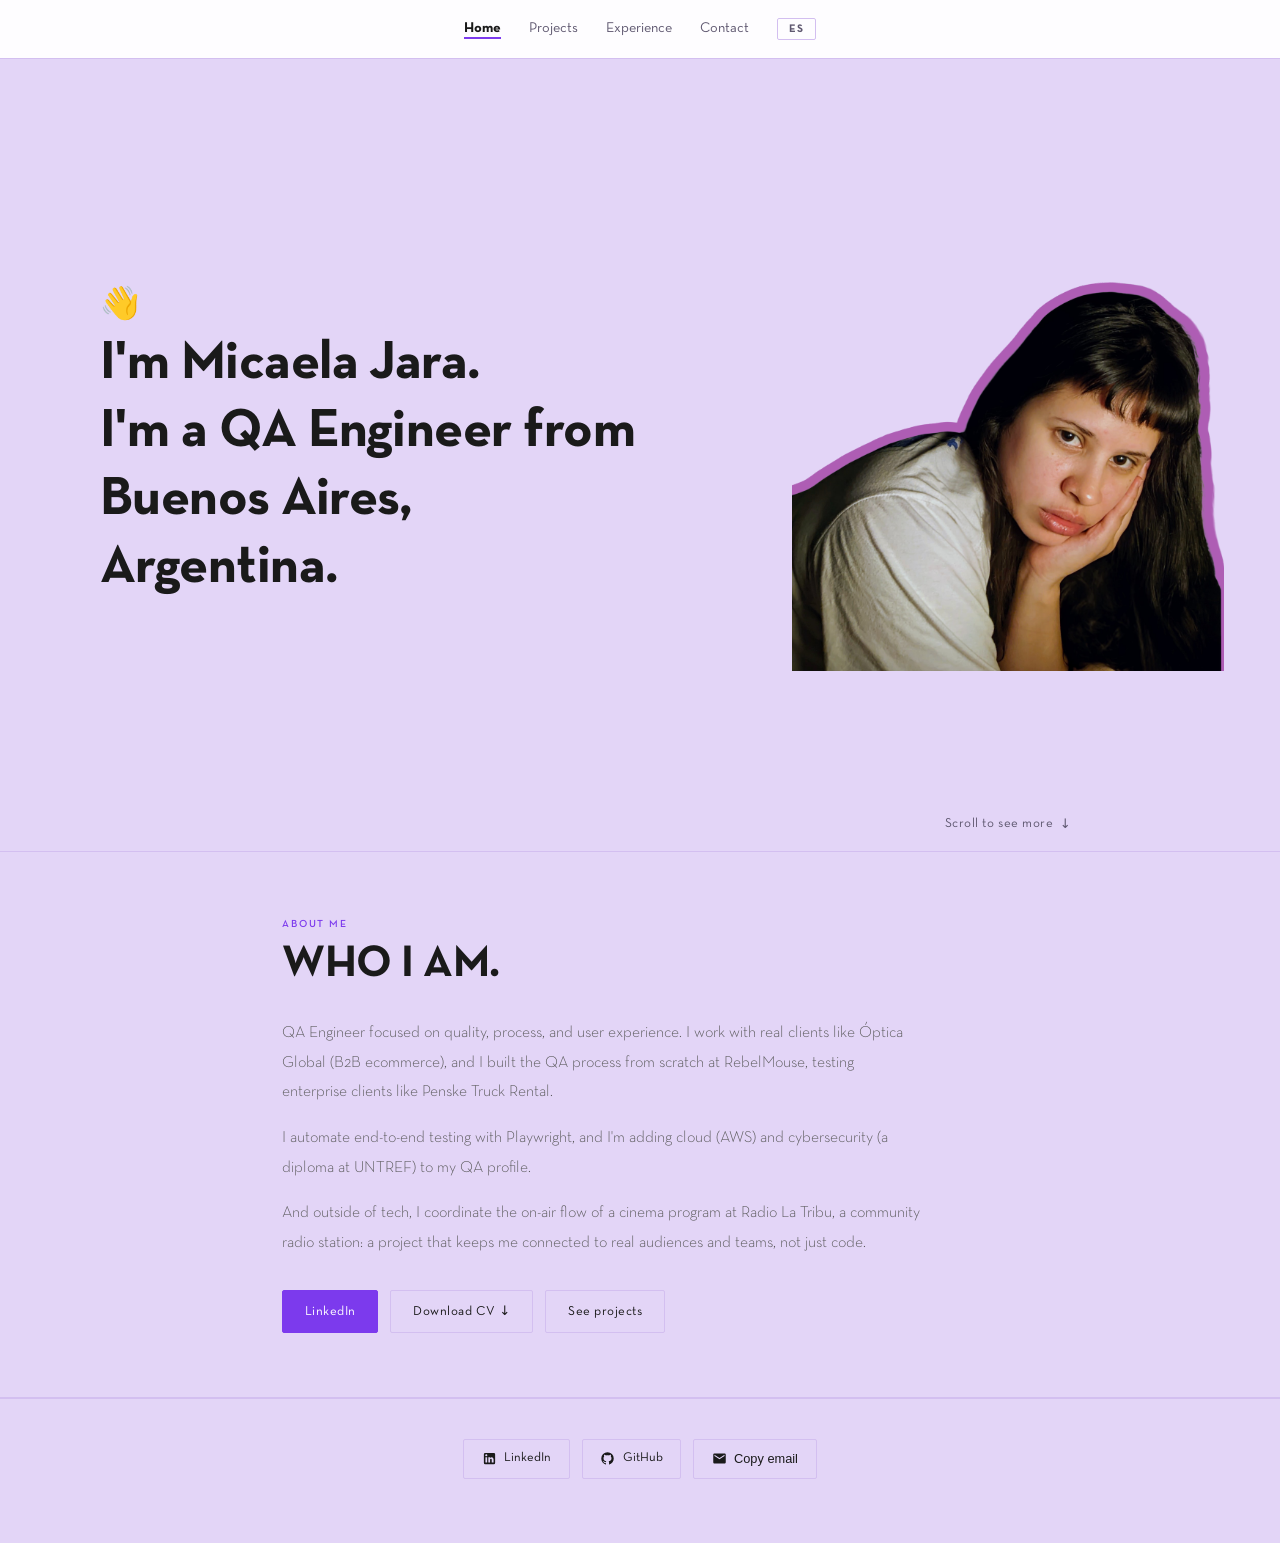
==== commit c934d491: "Rediseño mobile del hero y del nav, y limpieza de contenido en Experiencia Corrige el bug del hero a" ====
--- a/index.html
+++ b/index.html
@@ -69,22 +69,14 @@
         </li>
         <li>
           <a
-            href="testimonios.html"
-            data-es="Testimonios"
-            data-en="Testimonials"
-            >Testimonios</a
-          >
-        </li>
-        <li>
-          <a
             href="contacto.html"
             data-es="Contacto"
             data-en="Contact"
             >Contacto</a
           >
         </li>
-        <li><button class="lang-toggle" id="lang-btn">EN</button></li>
       </ul>
+      <button class="lang-toggle" id="lang-btn">EN</button>
     </nav>
     <!-- HERO -->
     <div class="hero hero-split">
@@ -182,148 +174,6 @@
             data-en="See projects"
             >Ver proyectos</a
           >
-        </div>
-      </div>
-    </section>
-    <hr class="divider" />
-    <section id="intereses">
-      <div class="container">
-        <div class="projects-header">
-          <div>
-            <p class="section-eyebrow" data-es="Intereses" data-en="Interests">
-              Intereses
-            </p>
-            <h2
-              class="section-title"
-              data-es="Lo que me mueve."
-              data-en="What drives me."
-            >
-              Lo que me mueve.
-            </h2>
-          </div>
-        </div>
-        <div class="interests-grid">
-          <div class="interest-card">
-            <div class="interest-inner">
-              <div class="interest-front">
-                <div class="interest-icon">🔍</div>
-                <div class="interest-label">Product thinking</div>
-              </div>
-              <div class="interest-back">
-                <p
-                  class="interest-back-text"
-                  data-es="Siempre pregunto por qué antes de cómo."
-                  data-en="I always ask why before how."
-                >
-                  Siempre pregunto por qué antes de cómo.
-                </p>
-              </div>
-            </div>
-          </div>
-          <div class="interest-card">
-            <div class="interest-inner">
-              <div class="interest-front">
-                <div class="interest-icon">💻</div>
-                <div
-                  class="interest-label"
-                  data-es="Tecnología"
-                  data-en="Technology"
-                >
-                  Tecnología
-                </div>
-              </div>
-              <div class="interest-back">
-                <p
-                  class="interest-back-text"
-                  data-es="Me gusta entender cómo funcionan las cosas por dentro."
-                  data-en="I like understanding how things work under the hood."
-                >
-                  Me gusta entender cómo funcionan las cosas por dentro.
-                </p>
-              </div>
-            </div>
-          </div>
-          <div class="interest-card">
-            <div class="interest-inner">
-              <div class="interest-front">
-                <div class="interest-icon">🏛️</div>
-                <div
-                  class="interest-label"
-                  data-es="Gestión cultural"
-                  data-en="Cultural management"
-                >
-                  Gestión cultural
-                </div>
-              </div>
-              <div class="interest-back">
-                <p
-                  class="interest-back-text"
-                  data-es="Curaduría y producción de ciclos de cine independiente."
-                  data-en="Curation and production of independent film cycles."
-                >
-                  Curaduría y producción de ciclos de cine independiente.
-                </p>
-              </div>
-            </div>
-          </div>
-          <div class="interest-card">
-            <div class="interest-inner">
-              <div class="interest-front">
-                <div class="interest-icon">🎬</div>
-                <div class="interest-label" data-es="Cine" data-en="Film">
-                  Cine
-                </div>
-              </div>
-              <div class="interest-back">
-                <p
-                  class="interest-back-text"
-                  data-es="Me interesan las películas que incomodan o proponen algo."
-                  data-en="I'm drawn to films that challenge or propose something."
-                >
-                  Me interesan las películas que incomodan o proponen algo.
-                </p>
-              </div>
-            </div>
-          </div>
-          <div class="interest-card">
-            <div class="interest-inner">
-              <div class="interest-front">
-                <div class="interest-icon">🎨</div>
-                <div class="interest-label" data-es="Arte" data-en="Art">
-                  Arte
-                </div>
-              </div>
-              <div class="interest-back">
-                <p
-                  class="interest-back-text"
-                  data-es="El arte como forma de entender el contexto."
-                  data-en="Art as a way of understanding context."
-                >
-                  El arte como forma de entender el contexto.
-                </p>
-              </div>
-            </div>
-          </div>
-          <div class="interest-card">
-            <div class="interest-inner">
-              <div class="interest-front">
-                <div class="interest-icon">📚</div>
-                <div class="interest-label" data-es="Lectura" data-en="Reading">
-                  Lectura
-                </div>
-              </div>
-              <div class="interest-back">
-                <p
-                  class="interest-back-text"
-                  data-es="Leo ensayo, ficción y cualquier cosa que me haga pensar distinto."
-                  data-en="I read essays, fiction, and anything that makes me think differently."
-                >
-                  Leo ensayo, ficción y cualquier cosa que me haga pensar
-                  distinto.
-                </p>
-              </div>
-            </div>
-          </div>
         </div>
       </div>
     </section>
--- a/styles.css
+++ b/styles.css
@@ -67,7 +67,7 @@
         --bg: #e3d5f7;
         --bg-card: transparent;
         --text: #1a1a1a;
-        --text-muted: #888888;
+        --text-muted: #5f5870;
         --accent: #7c3aed;
         --accent-light: #ede4fb;
         --border: #d3bff0;
@@ -98,6 +98,7 @@
         display: flex;
         justify-content: center;
         align-items: center;
+        gap: 1.75rem;
       }
 
       .nav-links {
@@ -182,8 +183,15 @@
 
       /* MOBILE */
       @media (max-width: 640px) {
+        nav {
+          justify-content: space-between;
+        }
+
         .hamburger {
           display: flex;
+          background: var(--accent-light);
+          border-radius: 10px;
+          padding: 9px 10px;
         }
 
         .nav-links {
@@ -210,31 +218,11 @@
           padding: 0.75rem 2rem;
           font-size: 0.82rem;
         }
-        .nav-links li:last-child {
-          padding: 0.75rem 2rem;
-        }
         .lang-toggle {
           font-size: 0.7rem;
-        }
-
-        .hero-split {
-          grid-template-columns: 1fr;
-          min-height: 0;
-        }
-        .hero-half-visual {
-          padding: 2.5rem 1.5rem;
-          min-height: 260px;
-        }
-        .hero-half-content {
-          padding: 2rem 1.25rem 2.5rem;
-        }
-        .hero-snoopy-wrap {
-          max-width: 280px;
-        }
-
-        .hero h1 {
-          font-size: clamp(1.8rem, 7vw, 2.4rem);
-          margin-bottom: 0.65rem;
+          background: var(--accent-light);
+          border-color: transparent;
+          border-radius: 10px;
         }
 
         .container {
@@ -280,47 +268,12 @@
           grid-template-columns: repeat(2, 1fr);
         }
 
-        .qa-controls {
-          gap: 0.5rem;
-          margin-bottom: 0.75rem;
-        }
-        .filters {
-          flex-wrap: nowrap;
-          overflow-x: auto;
-          padding-bottom: 0.25rem;
-          -webkit-overflow-scrolling: touch;
-          scrollbar-width: none;
-        }
-        .filters::-webkit-scrollbar {
-          display: none;
-        }
-        .filter-btn {
-          flex-shrink: 0;
-          font-size: 0.75rem;
-          padding: 0.35rem 0.75rem;
-        }
-
-        .card-header {
-          padding: 0.75rem 0.9rem;
-        }
-        .card-body {
-          padding: 0 0.9rem 0.9rem;
-        }
-
         .contact-grid {
           gap: 1.5rem;
         }
         .contact-links {
           margin-top: 0.75rem;
           gap: 0.65rem;
-        }
-
-        .interests-grid {
-          grid-template-columns: repeat(3, 1fr);
-          gap: 0.6rem;
-        }
-        .interest-card {
-          height: 115px;
         }
 
         .divider {
@@ -599,7 +552,7 @@
         margin-bottom: 2rem;
       }
       .stack-sublabel {
-        font-size: 0.68rem;
+        font-size: 0.76rem;
         font-weight: 400;
         letter-spacing: 0.1em;
         text-transform: uppercase;
@@ -674,310 +627,10 @@
         opacity: 1;
       }
 
-      .stack-card.learning {
-        border-style: dashed;
-        border-color: #fcd34d;
-      }
-      .stack-card.learning::after {
-        background: #fef9ec;
-      }
-      .stack-card.learning:hover {
-        border-color: #f59e0b;
-        box-shadow: 0 4px 16px rgba(180, 140, 0, 0.08);
-      }
-      .stack-card.learning:hover .stack-card-name {
-        color: #92400e;
-      }
       @media (max-width: 640px) {
         .stack-grid {
           grid-template-columns: repeat(2, 1fr);
         }
-      }
-
-      .stack-card.learning .stack-card-name::after {
-        content: " ✦";
-        font-size: 0.55rem;
-        vertical-align: super;
-        color: #f59e0b;
-      }
-
-      /* INTERESES */
-      .interests-grid {
-        display: grid;
-        grid-template-columns: repeat(3, 1fr);
-        gap: 1rem;
-      }
-      .interest-card {
-        perspective: 600px;
-        height: 148px;
-        cursor: pointer;
-      }
-      @media (hover: hover) {
-        .interest-card:hover .interest-inner {
-          transform: rotateY(180deg);
-        }
-      }
-      .interest-inner {
-        position: relative;
-        width: 100%;
-        height: 100%;
-        transform-style: preserve-3d;
-        transition: transform 0.45s cubic-bezier(0.4, 0, 0.2, 1);
-      }
-      .interest-card.flipped .interest-inner {
-        transform: rotateY(180deg);
-      }
-
-      .interest-front,
-      .interest-back {
-        position: absolute;
-        inset: 0;
-        backface-visibility: hidden;
-        -webkit-backface-visibility: hidden;
-        border-radius: 3px;
-        border: 1px solid var(--border);
-        display: flex;
-        flex-direction: column;
-        align-items: center;
-        justify-content: center;
-        padding: 0.85rem 0.7rem;
-        text-align: center;
-        background: var(--bg-card);
-      }
-      .interest-front {
-        transition: border-color 0.2s;
-      }
-      .interest-card:hover .interest-front {
-        border-color: #b794f6;
-      }
-      .interest-back {
-        transform: rotateY(180deg);
-        background: var(--accent-light);
-        border-color: #d4bdf5;
-      }
-
-      .interest-icon {
-        font-size: 1.85rem;
-        margin-bottom: 0.5rem;
-      }
-      .interest-label {
-        font-size: 0.78rem;
-        font-weight: 400;
-        color: var(--text);
-      }
-      .interest-back-text {
-        font-size: 0.73rem;
-        line-height: 1.45;
-        color: var(--text);
-      }
-
-      /* QA CONTROLS */
-      .qa-controls {
-        display: flex;
-        flex-direction: column;
-        gap: 0.85rem;
-        margin-bottom: 2.5rem;
-      }
-
-      #search {
-        width: 100%;
-        padding: 0.75rem 1rem;
-        border: 1.5px solid var(--border);
-        border-radius: 2px;
-        font-size: 0.88rem;
-        font-family: var(--sans);
-        background: transparent;
-        outline: none;
-        color: var(--text);
-        transition: border-color 0.2s;
-      }
-      #search:focus {
-        border-color: var(--accent);
-      }
-      #search::placeholder {
-        color: #c8bab5;
-      }
-
-      .filters {
-        display: flex;
-        gap: 0.5rem;
-        flex-wrap: wrap;
-      }
-      .filter-btn {
-        padding: 0.35rem 0.9rem;
-        border: 1.5px solid var(--border);
-        border-radius: 2px;
-        background: transparent;
-        cursor: pointer;
-        font-size: 0.74rem;
-        font-weight: 400;
-        font-family: var(--sans);
-        color: var(--text-muted);
-        transition: all 0.2s;
-        letter-spacing: 0.04em;
-      }
-      .filter-btn:hover {
-        border-color: var(--accent);
-        color: var(--accent);
-      }
-      .filter-btn.active {
-        background: var(--accent);
-        border-color: var(--accent);
-        color: white;
-      }
-
-      .counter {
-        font-size: 0.74rem;
-        color: #c8bab5;
-        text-align: right;
-      }
-
-      /* CARDS */
-      .block-section {
-        display: flex;
-        flex-direction: column;
-        gap: 0.6rem;
-        margin-bottom: 2.25rem;
-      }
-      .block-title {
-        font-size: 0.66rem;
-        font-weight: 400;
-        letter-spacing: 0.12em;
-        text-transform: uppercase;
-        color: #c8bab5;
-        padding-bottom: 0.5rem;
-        border-bottom: 1px solid var(--border);
-        margin-bottom: 0.2rem;
-      }
-
-      .card {
-        background: var(--bg-card);
-        border: 1px solid var(--border);
-        border-radius: 3px;
-        overflow: hidden;
-        transition:
-          box-shadow 0.2s,
-          border-color 0.2s;
-      }
-      .card:hover {
-        box-shadow: 0 2px 12px rgba(180, 100, 100, 0.08);
-        border-color: #b794f6;
-      }
-      .card.hidden {
-        display: none;
-      }
-
-      .card-header {
-        display: flex;
-        justify-content: space-between;
-        align-items: center;
-        padding: 1rem 1.25rem;
-        gap: 1rem;
-      }
-
-      .question {
-        font-size: 0.88rem;
-        font-weight: 400;
-        color: var(--text);
-        flex: 1;
-        line-height: 1.5;
-      }
-
-      .tag {
-        font-size: 0.64rem;
-        font-weight: 400;
-        padding: 0.18rem 0.55rem;
-        border-radius: 2px;
-        white-space: nowrap;
-        flex-shrink: 0;
-        letter-spacing: 0.05em;
-        text-transform: uppercase;
-      }
-      .tag-b1 {
-        background: #ede9fe;
-        color: #7c3aed;
-      }
-      .tag-b2 {
-        background: #dbeafe;
-        color: #1d4ed8;
-      }
-      .tag-b3 {
-        background: #dcfce7;
-        color: #15803d;
-      }
-      .tag-b4 {
-        background: #fef9c3;
-        color: #a16207;
-      }
-      .tag-exp {
-        background: var(--accent-light);
-        color: var(--accent);
-        border: 1px solid #d4bdf5;
-      }
-      .tag-learning {
-        background: #fef3c7;
-        color: #92400e;
-        border: 1px solid #fcd34d;
-      }
-
-      .card-body {
-        padding: 0 1.25rem 1.25rem;
-        border-top: 1px solid var(--border);
-      }
-
-      .answer {
-        padding-top: 0.9rem;
-        font-size: 0.87rem;
-        line-height: 1.7;
-        color: #555;
-      }
-
-      .card-body table {
-        width: 100%;
-        border-collapse: collapse;
-        margin-top: 0.9rem;
-        font-size: 0.82rem;
-      }
-      .card-body th {
-        background: #ede4fb;
-        padding: 0.45rem 0.7rem;
-        text-align: left;
-        font-weight: 400;
-        color: var(--text-muted);
-        font-size: 0.74rem;
-        letter-spacing: 0.04em;
-        text-transform: uppercase;
-      }
-      .card-body td {
-        padding: 0.45rem 0.7rem;
-        border-top: 1px solid var(--border);
-        color: #555555;
-      }
-      .card-body code {
-        background: #1a1410;
-        color: #d6cfc8;
-        padding: 0.9rem 1rem;
-        border-radius: 2px;
-        display: block;
-        margin-top: 0.9rem;
-        font-family: "Courier New", monospace;
-        font-size: 0.81rem;
-        line-height: 1.65;
-        white-space: pre;
-        overflow-x: auto;
-      }
-      .note {
-        margin-top: 0.75rem;
-        font-size: 0.79rem;
-        color: var(--text-muted);
-        font-style: italic;
-      }
-
-      .empty-state {
-        text-align: center;
-        padding: 3rem;
-        color: #c8bab5;
-        font-size: 0.9rem;
       }
 
       /* CONTACTO */
@@ -1506,79 +1159,6 @@
         line-height: 1.6;
       }
 
-      /* TESTIMONIOS */
-      .testi-list {
-        display: flex;
-        flex-direction: column;
-        gap: 1.25rem;
-      }
-      .testi-card {
-        width: 100%;
-        background: var(--bg-card);
-        border: 1px solid var(--border);
-        border-radius: 3px;
-        padding: 1.75rem;
-        box-sizing: border-box;
-        display: flex;
-        flex-direction: column;
-        gap: 1.25rem;
-        transition:
-          border-color 0.2s,
-          box-shadow 0.2s;
-      }
-      .testi-card:hover {
-        border-color: #b794f6;
-        box-shadow: 0 6px 24px rgba(180, 100, 100, 0.1);
-      }
-      @media (max-width: 580px) {
-        .testi-card {
-          padding: 1.25rem;
-        }
-      }
-      .testi-open-quote {
-        display: block;
-        font-family: Georgia, serif;
-        font-size: 2.8rem;
-        line-height: 0.8;
-        color: var(--accent);
-        opacity: 0.28;
-      }
-      .testi-quote {
-        font-size: 0.88rem;
-        line-height: 1.85;
-        color: #555;
-        font-weight: 300;
-        flex: 1;
-      }
-      .testi-sep {
-        border: none;
-        border-top: 1px solid var(--border);
-      }
-      .testi-name {
-        font-family: var(--display);
-        font-weight: 700;
-        font-size: 0.78rem;
-        text-transform: uppercase;
-        letter-spacing: 0.07em;
-        color: var(--text);
-      }
-      .testi-role {
-        font-size: 0.72rem;
-        color: var(--text-muted);
-        margin-top: 0.1rem;
-        line-height: 1.4;
-      }
-      .testi-relation {
-        display: block;
-        font-size: 0.62rem;
-        font-weight: 700;
-        letter-spacing: 0.09em;
-        text-transform: uppercase;
-        color: var(--accent);
-        opacity: 0.65;
-        margin-bottom: 0.25rem;
-      }
-
       /* CUSTOM CURSOR */
       @media (hover: hover) {
         * {
@@ -1658,7 +1238,7 @@
         border: none;
         cursor: pointer;
         font-family: var(--sans);
-        font-size: 0.72rem;
+        font-size: 0.82rem;
         font-weight: 400;
         letter-spacing: 0.04em;
         color: var(--text-muted);
@@ -1698,25 +1278,24 @@
         display: block;
       }
 
-      /* STACK DECORACIONES */
-      .stack-heading {
-        display: flex;
-        align-items: center;
-        gap: 2rem;
-        margin-bottom: 2rem;
-      }
-      .stack-cat-wrap {
-        flex-shrink: 0;
-        width: 90px;
-      }
-      .stack-cat-wrap img {
-        width: 100%;
-        display: block;
-        border-radius: 6px;
-      }
-      @media (max-width: 600px) {
-        .stack-cat-wrap {
-          display: none;
+      @media (max-width: 640px) {
+        .hero-split {
+          grid-template-columns: 1fr;
+          min-height: 0;
+        }
+        .hero-half-visual {
+          padding: 1rem 1.5rem 2.5rem;
+          min-height: 260px;
+        }
+        .hero-half-content {
+          padding: 2rem 1.25rem 1rem;
+        }
+        .hero-snoopy-wrap {
+          max-width: 280px;
+        }
+        .hero h1 {
+          font-size: clamp(1.8rem, 7vw, 2.4rem);
+          margin-bottom: 0.65rem;
         }
       }
 
@@ -1757,65 +1336,11 @@
         border-radius: 3px;
       }
 
-      /* TESTIMONIOS — megáfono al lado del título */
-      .testi-heading {
-        display: flex;
-        align-items: center;
-        gap: 2rem;
-        margin-bottom: 2rem;
-      }
-      .testi-megaphone-wrap {
-        position: relative;
-        display: inline-block;
-        flex-shrink: 0;
-        width: 100px;
-      }
-      .testi-megaphone-wrap::before {
-        content: "";
-        position: absolute;
-        inset: -8px;
-        border: 2px solid var(--accent);
-        border-radius: 4px;
-        opacity: 0.45;
-        pointer-events: none;
-      }
-      .testi-megaphone-wrap::after {
-        content: "";
-        position: absolute;
-        inset: -4px;
-        border: 1px solid var(--accent);
-        border-radius: 3px;
-        opacity: 0.2;
-        pointer-events: none;
-      }
-      .testi-megaphone-wrap img {
-        width: 100%;
-        display: block;
-        border-radius: 3px;
-        filter: grayscale(15%);
-      }
-      @media (max-width: 600px) {
-        .testi-megaphone-wrap {
-          display: none;
-        }
-      }
       @media (max-width: 600px) {
         .manifesto-magnify-wrap {
           display: none;
         }
         .manifesto-heading {
-          margin-bottom: 1rem;
-        }
-        .stack-cat-wrap {
-          display: none;
-        }
-        .stack-heading {
-          margin-bottom: 1rem;
-        }
-        .testi-megaphone-wrap {
-          display: none;
-        }
-        .testi-heading {
           margin-bottom: 1rem;
         }
       }
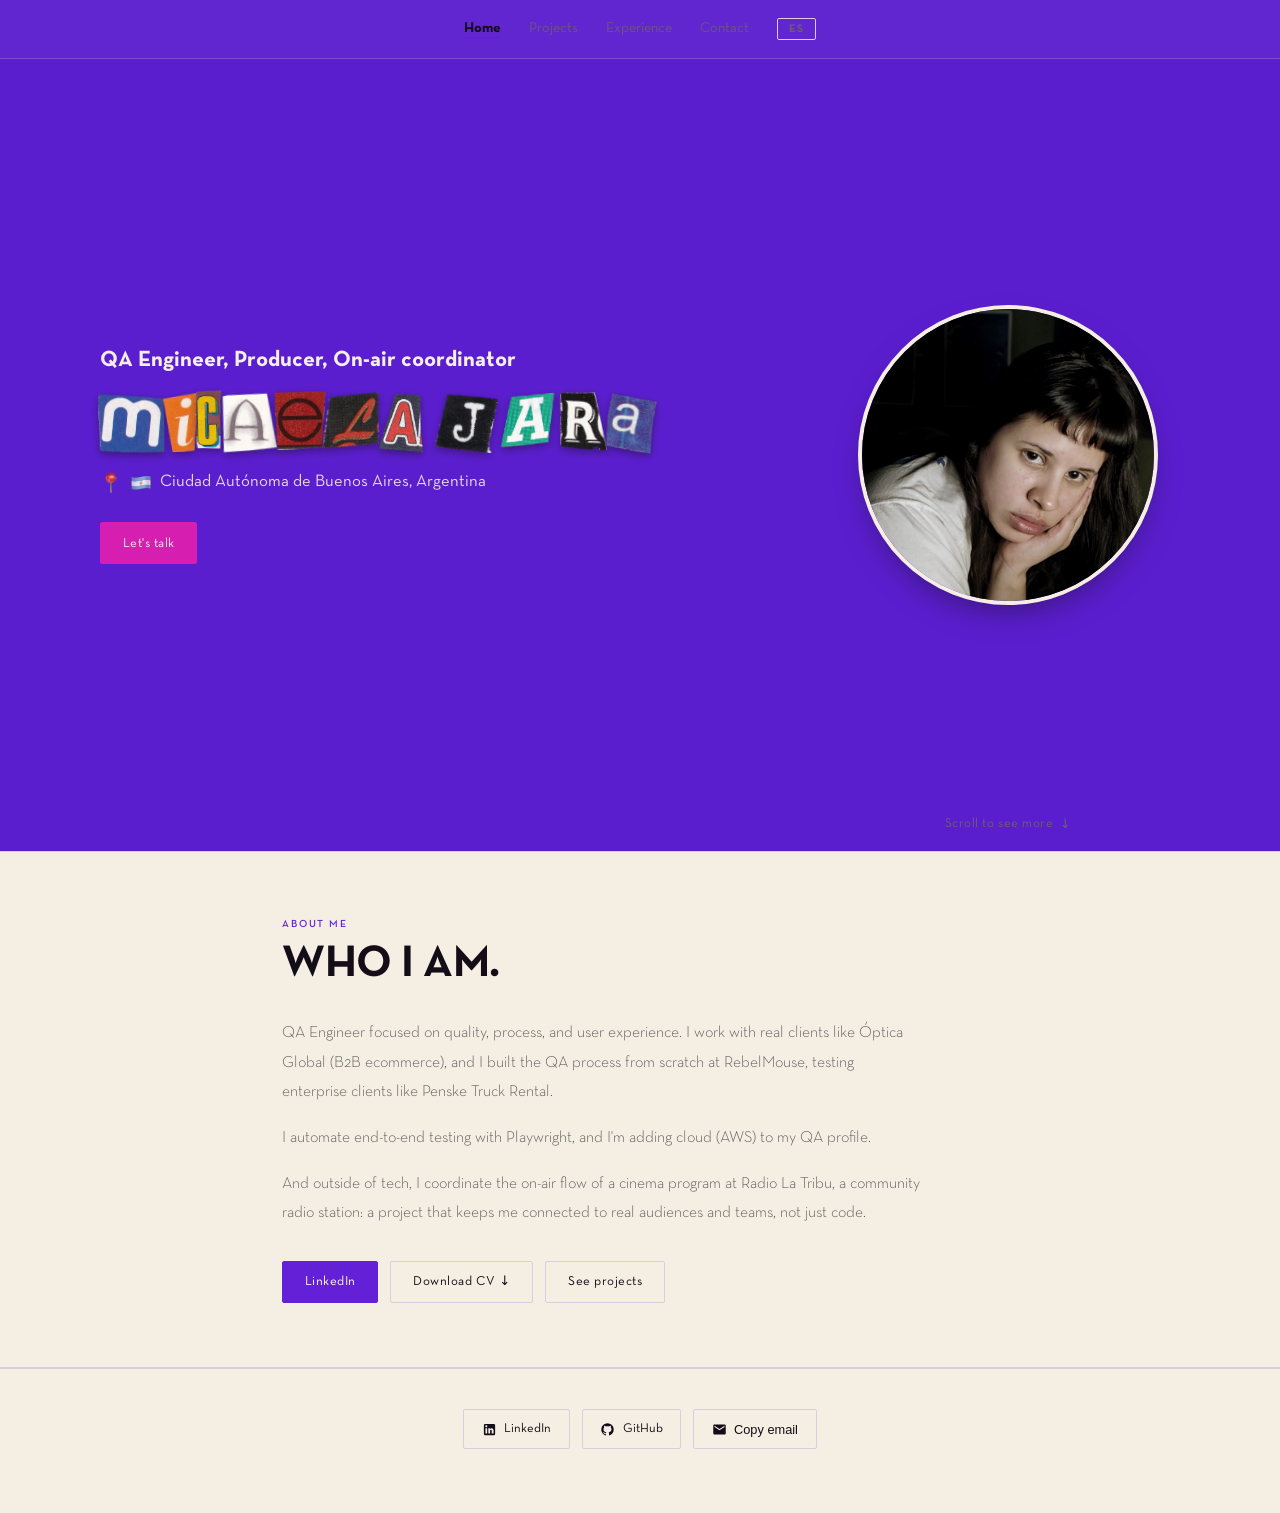
==== commit 88d59440: "Rediseño visual: paleta violeta/magenta y letras recortadas en el hero Nueva identidad visual del si" ====
--- a/index.html
+++ b/index.html
@@ -35,10 +35,10 @@
       gtag("config", "G-QLTYKBB8N1");
     </script>
 
-    <link rel="icon" type="image/svg+xml" href="favicon.svg" />
-    <link rel="manifest" href="manifest.json" />
-    <meta name="theme-color" content="#7c3aed" />
-    <link rel="stylesheet" href="styles.css" />
+    <link rel="icon" type="image/svg+xml" href="/favicon.svg" />
+    <link rel="manifest" href="/manifest.json" />
+    <meta name="theme-color" content="#5b1ecf" />
+    <link rel="stylesheet" href="/styles.css" />
   </head>
   <body>
     <nav>
@@ -47,13 +47,13 @@
       </button>
       <ul class="nav-links" id="nav-links">
         <li>
-          <a href="index.html" data-es="Home" data-en="Home" class="active"
+          <a href="/" data-es="Home" data-en="Home" class="active"
             >Home</a
           >
         </li>
         <li>
           <a
-            href="proyectos.html"
+            href="/proyectos/"
             data-es="Proyectos"
             data-en="Projects"
             >Proyectos</a
@@ -61,7 +61,7 @@
         </li>
         <li>
           <a
-            href="experiencia.html"
+            href="/experiencia/"
             data-es="Experiencia"
             data-en="Experience"
             >Experiencia</a
@@ -69,7 +69,7 @@
         </li>
         <li>
           <a
-            href="contacto.html"
+            href="/contacto/"
             data-es="Contacto"
             data-en="Contact"
             >Contacto</a
@@ -82,18 +82,14 @@
     <div class="hero hero-split">
       <div class="hero-half hero-half-content">
         <div class="hero-content-inner">
-          <p class="hero-wave" aria-hidden="true">👋</p>
-          <h1>
-            <span data-es="Soy Micaela Jara." data-en="I'm Micaela Jara."
-              >Soy Micaela Jara.</span
-            >
-            <br />
-            <span
-              data-es="Soy QA Engineer de Buenos Aires, Argentina."
-              data-en="I'm a QA Engineer from Buenos Aires, Argentina."
-              >Soy QA Engineer de Buenos Aires, Argentina.</span
-            >
-          </h1>
+          <p class="hero-fact-line" data-es="QA Engineer, Productora, Coordinadora de aire" data-en="QA Engineer, Producer, On-air coordinator">QA Engineer, Productora, Coordinadora de aire</p>
+          <div class="cutout-title" id="cutout-title" role="heading" aria-level="1" aria-label="Micaela Jara"></div>
+          <p class="hero-location-line">
+            <img src="/icons/pin.png" alt="" />
+            <img src="/icons/ar-flag.png" alt="" />
+            Ciudad Autónoma de Buenos Aires, Argentina
+          </p>
+          <a href="/contacto/" class="btn btn-primary" data-es="Hablemos" data-en="Let's talk">Hablemos</a>
         </div>
       </div>
 
@@ -107,8 +103,8 @@
           >
           <span class="hero-scroll-arrow" aria-hidden="true">↓</span>
         </button>
-        <div class="hero-snoopy-wrap">
-          <img src="img/micaela-outline.svg" alt="Micaela Jara" />
+        <div class="hero-photo-circle">
+          <img src="/img/micaela.jpg" alt="Micaela Jara" />
         </div>
       </div>
     </div>
@@ -134,12 +130,11 @@
               Rental.
             </p>
             <p
-              data-es="Automatizo testing end-to-end con Playwright, y estoy sumando cloud (AWS) y ciberseguridad (diplomatura en UNTREF) a mi perfil QA."
-              data-en="I automate end-to-end testing with Playwright, and I'm adding cloud (AWS) and cybersecurity (a diploma at UNTREF) to my QA profile."
+              data-es="Automatizo testing end-to-end con Playwright, y estoy sumando cloud (AWS) a mi perfil QA."
+              data-en="I automate end-to-end testing with Playwright, and I'm adding cloud (AWS) to my QA profile."
             >
               Automatizo testing end-to-end con Playwright, y estoy sumando
-              cloud (AWS) y ciberseguridad (diplomatura en UNTREF) a mi perfil
-              QA.
+              cloud (AWS) a mi perfil QA.
             </p>
             <p
               data-es="Y fuera de lo tech, coordino el aire de un programa de cine en Radio La Tribu, una radio comunitaria: un proyecto que me mantiene conectada con audiencias y equipos reales, no solo con código."
@@ -160,7 +155,7 @@
             >LinkedIn</a
           >
           <a
-            href="pdf/cv-micaela-jara.pdf"
+            href="/pdf/cv-micaela-jara.pdf"
             download
             class="btn btn-outline"
             data-es="Descargar CV ↓"
@@ -168,7 +163,7 @@
             >Descargar CV ↓</a
           >
           <a
-            href="proyectos.html"
+            href="/proyectos/"
             class="btn btn-outline"
             data-es="Ver proyectos"
             data-en="See projects"
@@ -219,6 +214,36 @@
       ↑
     </button>
     <div class="copy-toast" id="copy-toast">¡Copiado!</div>
-    <script src="script.js"></script>
+    <script>
+      (function () {
+        var el = document.getElementById('cutout-title');
+        if (!el) return;
+        var letters = ['sel-M', 'sel-I', 'sel-C', 'sel-A1', 'sel-E', 'sel-L', 'sel-A2', 'SP', 'sel-J', 'sel-A3', 'sel-R', 'sel-A4'];
+        var seed = 0;
+        function rand() {
+          seed += 1;
+          var x = Math.sin(seed * 999.7) * 10000;
+          return x - Math.floor(x);
+        }
+        letters.forEach(function (key) {
+          if (key === 'SP') {
+            var space = document.createElement('span');
+            space.style.width = '10px';
+            space.setAttribute('aria-hidden', 'true');
+            el.appendChild(space);
+            return;
+          }
+          var img = document.createElement('img');
+          img.className = 'cutout-letter';
+          img.src = '/letters/' + key + '.png';
+          img.alt = '';
+          var rot = (rand() * 10 - 5).toFixed(1);
+          var lift = (rand() * 5 - 2.5).toFixed(1);
+          img.style.transform = 'rotate(' + rot + 'deg) translateY(' + lift + 'px)';
+          el.appendChild(img);
+        });
+      })();
+    </script>
+    <script src="/script.js"></script>
   </body>
 </html>
--- a/styles.css
+++ b/styles.css
@@ -64,13 +64,16 @@
       }
 
       :root {
-        --bg: #e3d5f7;
+        --bg: #f4eee3;
         --bg-card: transparent;
-        --text: #1a1a1a;
-        --text-muted: #5f5870;
-        --accent: #7c3aed;
-        --accent-light: #ede4fb;
-        --border: #d3bff0;
+        --text: #130d18;
+        --text-muted: #6d5d72;
+        --accent: #6420d6;
+        --accent-light: #ece1f2;
+        --border: #ddccdf;
+        --pop: #d61fb0;
+        --violet: #5b1ecf;
+        --cream: #f4eee3;
         --display: "Neutraface Text", system-ui, sans-serif;
         --sans: "Neutraface Text", system-ui, sans-serif;
       }
@@ -91,14 +94,38 @@
         position: sticky;
         top: 0;
         z-index: 100;
-        background: rgba(255, 255, 255, 0.95);
+        background: rgba(91, 30, 207, 0.96);
         backdrop-filter: blur(10px);
-        border-bottom: 1px solid var(--border);
+        border-bottom: 1px solid rgba(244, 238, 227, 0.18);
         padding: 1rem 2rem;
         display: flex;
         justify-content: center;
         align-items: center;
         gap: 1.75rem;
+      }
+
+      @media (min-width: 641px) {
+        .nav-links a {
+          color: var(--cream);
+          opacity: 0.85;
+        }
+        .nav-links a:hover {
+          color: var(--cream);
+          opacity: 1;
+        }
+        .nav-links a.active {
+          color: var(--cream);
+          opacity: 1;
+          border-bottom-color: var(--pop);
+        }
+        .lang-toggle {
+          color: var(--cream);
+          border-color: rgba(244, 238, 227, 0.5);
+        }
+        .lang-toggle:hover {
+          border-color: var(--cream);
+          color: var(--cream);
+        }
       }
 
       .nav-links {
@@ -418,26 +445,21 @@
       .projects-grid {
         display: flex;
         flex-direction: column;
-        gap: 1.25rem;
+        gap: 0;
+        border-top: 1px solid var(--border);
       }
 
       .project-card {
         width: 100%;
-        background: var(--bg-card);
-        border: 1px solid var(--border);
-        border-radius: 3px;
-        padding: 1.75rem;
+        background: transparent;
+        border: none;
+        border-bottom: 1px solid var(--border);
+        border-radius: 0;
+        padding: 2rem 0;
         display: flex;
         flex-direction: column;
         gap: 0.85rem;
-        transition:
-          box-shadow 0.2s,
-          border-color 0.2s;
         box-sizing: border-box;
-      }
-      .project-card:hover {
-        box-shadow: 0 6px 24px rgba(180, 100, 100, 0.1);
-        border-color: #b794f6;
       }
 
       .project-header-row {
@@ -449,22 +471,19 @@
       }
 
       .project-tag {
-        font-size: 0.66rem;
-        font-weight: 400;
-        letter-spacing: 0.08em;
+        font-size: 0.72rem;
+        font-weight: 700;
+        letter-spacing: 0.07em;
         text-transform: uppercase;
         color: var(--accent);
-        background: var(--accent-light);
-        border: 1px solid #d4bdf5;
-        padding: 0.2rem 0.65rem;
-        border-radius: 2px;
+        background: none;
+        border: none;
+        padding: 0;
         display: inline-block;
         width: fit-content;
       }
       .project-tag.culture {
-        color: #5a7a4a;
-        background: #f0f7ec;
-        border-color: #c8e0be;
+        color: #2f8f5b;
       }
 
       .project-title {
@@ -1089,40 +1108,24 @@
       .manifesto-grid {
         display: grid;
         grid-template-columns: repeat(2, 1fr);
-        gap: 1.25rem;
+        gap: 2rem 2.5rem;
       }
       @media (max-width: 640px) {
         .manifesto-grid {
           grid-template-columns: 1fr;
-          gap: 0.85rem;
+          gap: 1.5rem;
         }
       }
       .manifesto-card {
-        border: 1.5px solid var(--border);
-        border-radius: 3px;
-        padding: 1.5rem;
-        position: relative;
-        transition:
-          border-color 0.2s,
-          box-shadow 0.2s;
-      }
-      .manifesto-card:hover {
-        border-color: var(--accent);
-        box-shadow: 0 2px 12px rgba(201, 107, 107, 0.08);
+        border: none;
+        padding: 0;
       }
       .manifesto-num {
-        font-family: var(--display);
-        font-size: 0.68rem;
-        font-weight: 600;
-        letter-spacing: 0.12em;
-        color: var(--accent);
-        opacity: 0.6;
-        display: block;
-        margin-bottom: 0.75rem;
+        display: none;
       }
       .manifesto-title {
         font-family: var(--display);
-        font-size: 0.92rem;
+        font-size: 1.05rem;
         font-weight: 700;
         text-transform: uppercase;
         letter-spacing: 0.03em;
@@ -1138,24 +1141,24 @@
 
       /* PROJECT CALLOUT */
       .project-callout {
-        margin-top: 1rem;
-        padding: 0.75rem 1rem;
-        background: var(--accent-light);
-        border-radius: 4px;
+        margin-top: 0.5rem;
+        padding-top: 0.85rem;
+        border-top: 1px solid var(--border);
       }
       .callout-label {
         font-family: var(--display);
         font-size: 0.6rem;
-        font-weight: 600;
+        font-weight: 700;
         letter-spacing: 0.14em;
         text-transform: uppercase;
-        color: var(--accent);
+        color: var(--pop);
         display: block;
         margin-bottom: 0.35rem;
       }
       .project-callout p {
         font-size: 0.83rem;
-        color: #555;
+        color: var(--text);
+        font-style: italic;
         line-height: 1.6;
       }
 
@@ -1390,3 +1393,85 @@
       .copy-toast.show {
         opacity: 1;
       }
+
+      /* ---------- NEW HERO (letras recortadas + foto) ---------- */
+      .hero-split {
+        background: var(--violet);
+      }
+      .hero-half-visual {
+        background: transparent;
+      }
+
+      .cutout-title {
+        display: flex;
+        flex-wrap: wrap;
+        gap: 2px;
+        margin: 0 0 18px;
+      }
+      .cutout-letter {
+        display: block;
+        height: clamp(34px, 5.5vw, 58px);
+        width: auto;
+        margin: 0 -0.1em;
+        filter: drop-shadow(0 3px 4px rgba(19, 13, 24, 0.45));
+      }
+
+      .hero-fact-line {
+        margin: 0 0 18px;
+        font-family: var(--display);
+        font-weight: 700;
+        font-size: clamp(1.1rem, 2.2vw, 1.4rem);
+        line-height: 1.35;
+        color: var(--cream);
+      }
+
+      .hero-location-line {
+        display: flex;
+        align-items: center;
+        gap: 8px;
+        margin: 0 0 26px;
+        font-family: var(--display);
+        font-size: 1.05rem;
+        color: var(--cream);
+        opacity: 0.9;
+      }
+      .hero-location-line img {
+        width: 22px;
+        height: 22px;
+        object-fit: contain;
+      }
+
+      .hero-split .btn-primary {
+        background: var(--pop);
+        border-color: var(--pop);
+        color: var(--cream);
+      }
+      .hero-split .btn-primary:hover {
+        background: #f02fb0;
+        border-color: #f02fb0;
+      }
+
+      .hero-photo-circle {
+        width: clamp(200px, 26vw, 300px);
+        aspect-ratio: 1;
+        border-radius: 50%;
+        overflow: hidden;
+        border: 4px solid var(--cream);
+        box-shadow: 0 14px 30px -10px rgba(19, 13, 24, 0.5);
+      }
+      .hero-photo-circle img {
+        width: 100%;
+        height: 100%;
+        object-fit: cover;
+        filter: grayscale(0.5) contrast(1.05);
+        display: block;
+      }
+
+      @media (max-width: 640px) {
+        .hero-location-line {
+          justify-content: center;
+        }
+        .cutout-title {
+          justify-content: center;
+        }
+      }
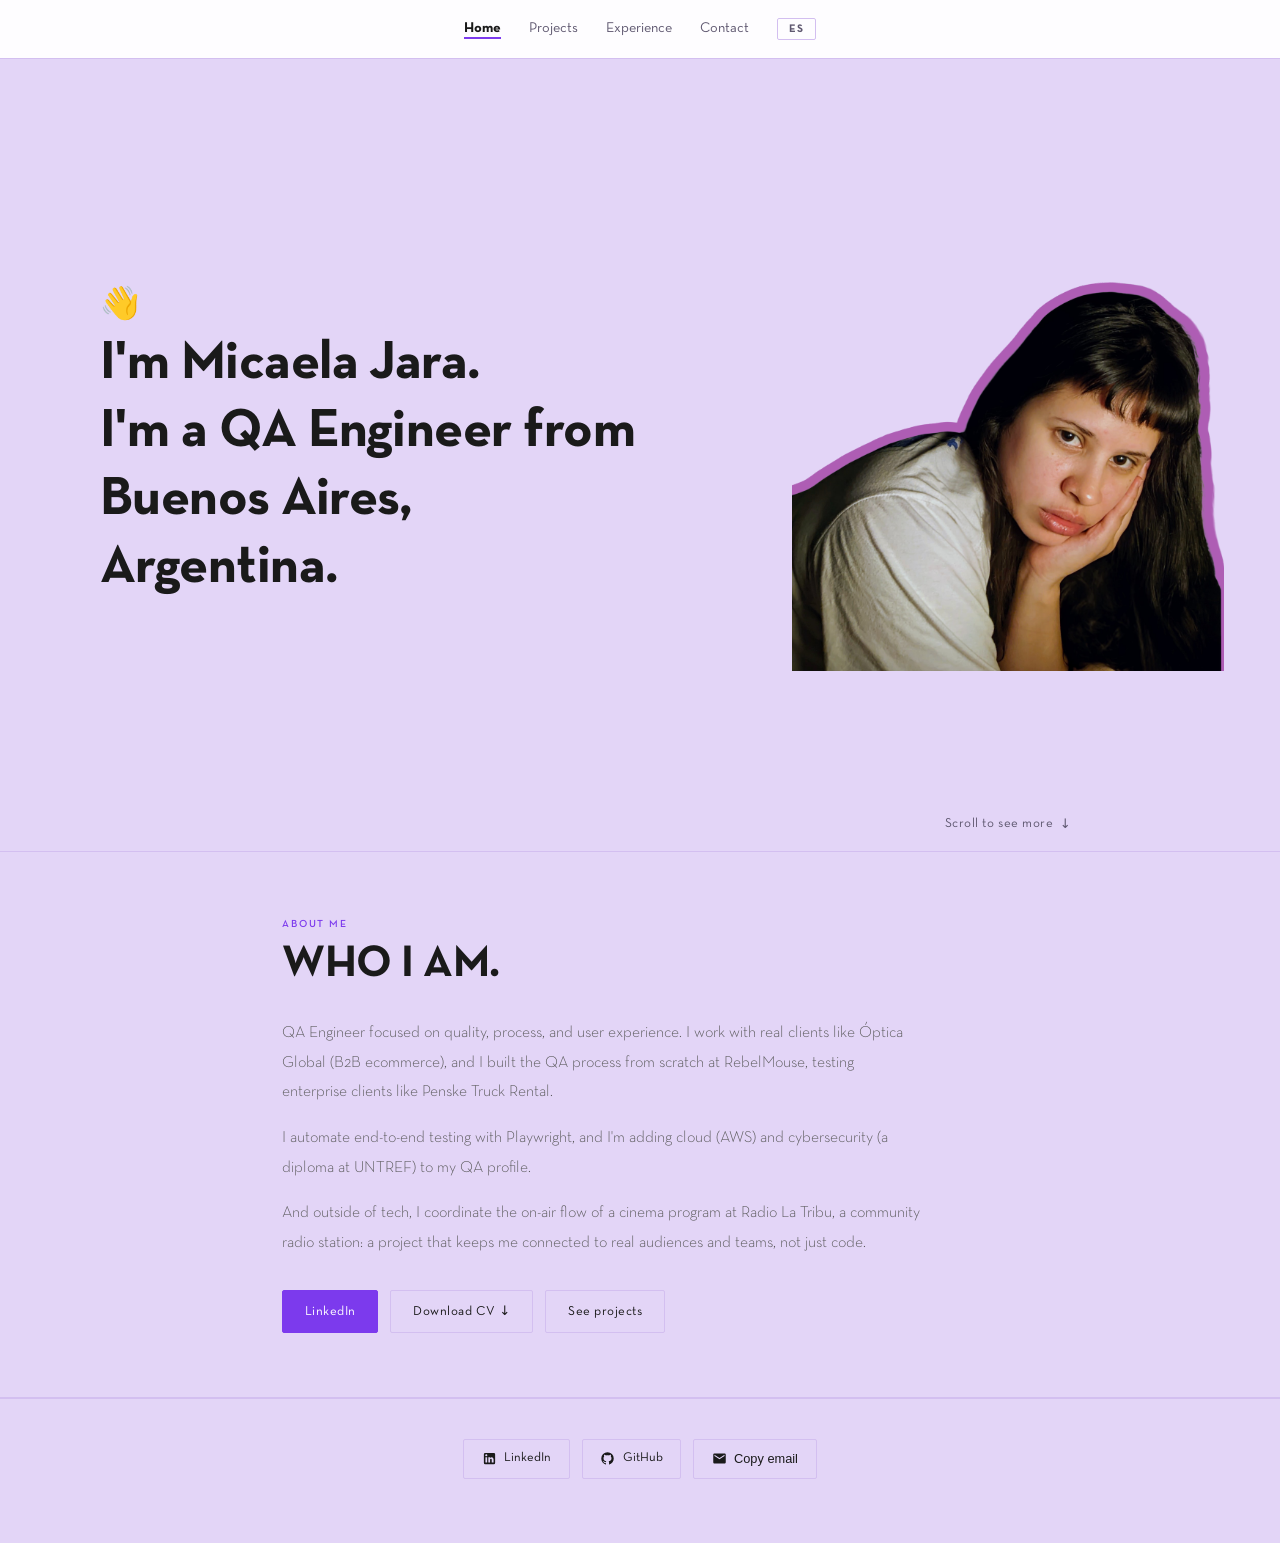
==== commit d574b543: "Revert "Rediseño visual: paleta violeta/magenta y letras recortadas en el hero" This reverts commit " ====
--- a/index.html
+++ b/index.html
@@ -37,7 +37,7 @@
 
     <link rel="icon" type="image/svg+xml" href="/favicon.svg" />
     <link rel="manifest" href="/manifest.json" />
-    <meta name="theme-color" content="#5b1ecf" />
+    <meta name="theme-color" content="#7c3aed" />
     <link rel="stylesheet" href="/styles.css" />
   </head>
   <body>
@@ -82,14 +82,18 @@
     <div class="hero hero-split">
       <div class="hero-half hero-half-content">
         <div class="hero-content-inner">
-          <p class="hero-fact-line" data-es="QA Engineer, Productora, Coordinadora de aire" data-en="QA Engineer, Producer, On-air coordinator">QA Engineer, Productora, Coordinadora de aire</p>
-          <div class="cutout-title" id="cutout-title" role="heading" aria-level="1" aria-label="Micaela Jara"></div>
-          <p class="hero-location-line">
-            <img src="/icons/pin.png" alt="" />
-            <img src="/icons/ar-flag.png" alt="" />
-            Ciudad Autónoma de Buenos Aires, Argentina
-          </p>
-          <a href="/contacto/" class="btn btn-primary" data-es="Hablemos" data-en="Let's talk">Hablemos</a>
+          <p class="hero-wave" aria-hidden="true">👋</p>
+          <h1>
+            <span data-es="Soy Micaela Jara." data-en="I'm Micaela Jara."
+              >Soy Micaela Jara.</span
+            >
+            <br />
+            <span
+              data-es="Soy QA Engineer de Buenos Aires, Argentina."
+              data-en="I'm a QA Engineer from Buenos Aires, Argentina."
+              >Soy QA Engineer de Buenos Aires, Argentina.</span
+            >
+          </h1>
         </div>
       </div>
 
@@ -103,8 +107,8 @@
           >
           <span class="hero-scroll-arrow" aria-hidden="true">↓</span>
         </button>
-        <div class="hero-photo-circle">
-          <img src="/img/micaela.jpg" alt="Micaela Jara" />
+        <div class="hero-snoopy-wrap">
+          <img src="/img/micaela-outline.svg" alt="Micaela Jara" />
         </div>
       </div>
     </div>
@@ -130,11 +134,12 @@
               Rental.
             </p>
             <p
-              data-es="Automatizo testing end-to-end con Playwright, y estoy sumando cloud (AWS) a mi perfil QA."
-              data-en="I automate end-to-end testing with Playwright, and I'm adding cloud (AWS) to my QA profile."
+              data-es="Automatizo testing end-to-end con Playwright, y estoy sumando cloud (AWS) y ciberseguridad (diplomatura en UNTREF) a mi perfil QA."
+              data-en="I automate end-to-end testing with Playwright, and I'm adding cloud (AWS) and cybersecurity (a diploma at UNTREF) to my QA profile."
             >
               Automatizo testing end-to-end con Playwright, y estoy sumando
-              cloud (AWS) a mi perfil QA.
+              cloud (AWS) y ciberseguridad (diplomatura en UNTREF) a mi perfil
+              QA.
             </p>
             <p
               data-es="Y fuera de lo tech, coordino el aire de un programa de cine en Radio La Tribu, una radio comunitaria: un proyecto que me mantiene conectada con audiencias y equipos reales, no solo con código."
@@ -214,36 +219,6 @@
       ↑
     </button>
     <div class="copy-toast" id="copy-toast">¡Copiado!</div>
-    <script>
-      (function () {
-        var el = document.getElementById('cutout-title');
-        if (!el) return;
-        var letters = ['sel-M', 'sel-I', 'sel-C', 'sel-A1', 'sel-E', 'sel-L', 'sel-A2', 'SP', 'sel-J', 'sel-A3', 'sel-R', 'sel-A4'];
-        var seed = 0;
-        function rand() {
-          seed += 1;
-          var x = Math.sin(seed * 999.7) * 10000;
-          return x - Math.floor(x);
-        }
-        letters.forEach(function (key) {
-          if (key === 'SP') {
-            var space = document.createElement('span');
-            space.style.width = '10px';
-            space.setAttribute('aria-hidden', 'true');
-            el.appendChild(space);
-            return;
-          }
-          var img = document.createElement('img');
-          img.className = 'cutout-letter';
-          img.src = '/letters/' + key + '.png';
-          img.alt = '';
-          var rot = (rand() * 10 - 5).toFixed(1);
-          var lift = (rand() * 5 - 2.5).toFixed(1);
-          img.style.transform = 'rotate(' + rot + 'deg) translateY(' + lift + 'px)';
-          el.appendChild(img);
-        });
-      })();
-    </script>
     <script src="/script.js"></script>
   </body>
 </html>
--- a/styles.css
+++ b/styles.css
@@ -64,16 +64,13 @@
       }
 
       :root {
-        --bg: #f4eee3;
+        --bg: #e3d5f7;
         --bg-card: transparent;
-        --text: #130d18;
-        --text-muted: #6d5d72;
-        --accent: #6420d6;
-        --accent-light: #ece1f2;
-        --border: #ddccdf;
-        --pop: #d61fb0;
-        --violet: #5b1ecf;
-        --cream: #f4eee3;
+        --text: #1a1a1a;
+        --text-muted: #5f5870;
+        --accent: #7c3aed;
+        --accent-light: #ede4fb;
+        --border: #d3bff0;
         --display: "Neutraface Text", system-ui, sans-serif;
         --sans: "Neutraface Text", system-ui, sans-serif;
       }
@@ -94,38 +91,14 @@
         position: sticky;
         top: 0;
         z-index: 100;
-        background: rgba(91, 30, 207, 0.96);
+        background: rgba(255, 255, 255, 0.95);
         backdrop-filter: blur(10px);
-        border-bottom: 1px solid rgba(244, 238, 227, 0.18);
+        border-bottom: 1px solid var(--border);
         padding: 1rem 2rem;
         display: flex;
         justify-content: center;
         align-items: center;
         gap: 1.75rem;
-      }
-
-      @media (min-width: 641px) {
-        .nav-links a {
-          color: var(--cream);
-          opacity: 0.85;
-        }
-        .nav-links a:hover {
-          color: var(--cream);
-          opacity: 1;
-        }
-        .nav-links a.active {
-          color: var(--cream);
-          opacity: 1;
-          border-bottom-color: var(--pop);
-        }
-        .lang-toggle {
-          color: var(--cream);
-          border-color: rgba(244, 238, 227, 0.5);
-        }
-        .lang-toggle:hover {
-          border-color: var(--cream);
-          color: var(--cream);
-        }
       }
 
       .nav-links {
@@ -445,21 +418,26 @@
       .projects-grid {
         display: flex;
         flex-direction: column;
-        gap: 0;
-        border-top: 1px solid var(--border);
+        gap: 1.25rem;
       }
 
       .project-card {
         width: 100%;
-        background: transparent;
-        border: none;
-        border-bottom: 1px solid var(--border);
-        border-radius: 0;
-        padding: 2rem 0;
+        background: var(--bg-card);
+        border: 1px solid var(--border);
+        border-radius: 3px;
+        padding: 1.75rem;
         display: flex;
         flex-direction: column;
         gap: 0.85rem;
+        transition:
+          box-shadow 0.2s,
+          border-color 0.2s;
         box-sizing: border-box;
+      }
+      .project-card:hover {
+        box-shadow: 0 6px 24px rgba(180, 100, 100, 0.1);
+        border-color: #b794f6;
       }
 
       .project-header-row {
@@ -471,19 +449,22 @@
       }
 
       .project-tag {
-        font-size: 0.72rem;
-        font-weight: 700;
-        letter-spacing: 0.07em;
+        font-size: 0.66rem;
+        font-weight: 400;
+        letter-spacing: 0.08em;
         text-transform: uppercase;
         color: var(--accent);
-        background: none;
-        border: none;
-        padding: 0;
+        background: var(--accent-light);
+        border: 1px solid #d4bdf5;
+        padding: 0.2rem 0.65rem;
+        border-radius: 2px;
         display: inline-block;
         width: fit-content;
       }
       .project-tag.culture {
-        color: #2f8f5b;
+        color: #5a7a4a;
+        background: #f0f7ec;
+        border-color: #c8e0be;
       }
 
       .project-title {
@@ -1108,24 +1089,40 @@
       .manifesto-grid {
         display: grid;
         grid-template-columns: repeat(2, 1fr);
-        gap: 2rem 2.5rem;
+        gap: 1.25rem;
       }
       @media (max-width: 640px) {
         .manifesto-grid {
           grid-template-columns: 1fr;
-          gap: 1.5rem;
+          gap: 0.85rem;
         }
       }
       .manifesto-card {
-        border: none;
-        padding: 0;
+        border: 1.5px solid var(--border);
+        border-radius: 3px;
+        padding: 1.5rem;
+        position: relative;
+        transition:
+          border-color 0.2s,
+          box-shadow 0.2s;
+      }
+      .manifesto-card:hover {
+        border-color: var(--accent);
+        box-shadow: 0 2px 12px rgba(201, 107, 107, 0.08);
       }
       .manifesto-num {
-        display: none;
+        font-family: var(--display);
+        font-size: 0.68rem;
+        font-weight: 600;
+        letter-spacing: 0.12em;
+        color: var(--accent);
+        opacity: 0.6;
+        display: block;
+        margin-bottom: 0.75rem;
       }
       .manifesto-title {
         font-family: var(--display);
-        font-size: 1.05rem;
+        font-size: 0.92rem;
         font-weight: 700;
         text-transform: uppercase;
         letter-spacing: 0.03em;
@@ -1141,24 +1138,24 @@
 
       /* PROJECT CALLOUT */
       .project-callout {
-        margin-top: 0.5rem;
-        padding-top: 0.85rem;
-        border-top: 1px solid var(--border);
+        margin-top: 1rem;
+        padding: 0.75rem 1rem;
+        background: var(--accent-light);
+        border-radius: 4px;
       }
       .callout-label {
         font-family: var(--display);
         font-size: 0.6rem;
-        font-weight: 700;
+        font-weight: 600;
         letter-spacing: 0.14em;
         text-transform: uppercase;
-        color: var(--pop);
+        color: var(--accent);
         display: block;
         margin-bottom: 0.35rem;
       }
       .project-callout p {
         font-size: 0.83rem;
-        color: var(--text);
-        font-style: italic;
+        color: #555;
         line-height: 1.6;
       }
 
@@ -1393,85 +1390,3 @@
       .copy-toast.show {
         opacity: 1;
       }
-
-      /* ---------- NEW HERO (letras recortadas + foto) ---------- */
-      .hero-split {
-        background: var(--violet);
-      }
-      .hero-half-visual {
-        background: transparent;
-      }
-
-      .cutout-title {
-        display: flex;
-        flex-wrap: wrap;
-        gap: 2px;
-        margin: 0 0 18px;
-      }
-      .cutout-letter {
-        display: block;
-        height: clamp(34px, 5.5vw, 58px);
-        width: auto;
-        margin: 0 -0.1em;
-        filter: drop-shadow(0 3px 4px rgba(19, 13, 24, 0.45));
-      }
-
-      .hero-fact-line {
-        margin: 0 0 18px;
-        font-family: var(--display);
-        font-weight: 700;
-        font-size: clamp(1.1rem, 2.2vw, 1.4rem);
-        line-height: 1.35;
-        color: var(--cream);
-      }
-
-      .hero-location-line {
-        display: flex;
-        align-items: center;
-        gap: 8px;
-        margin: 0 0 26px;
-        font-family: var(--display);
-        font-size: 1.05rem;
-        color: var(--cream);
-        opacity: 0.9;
-      }
-      .hero-location-line img {
-        width: 22px;
-        height: 22px;
-        object-fit: contain;
-      }
-
-      .hero-split .btn-primary {
-        background: var(--pop);
-        border-color: var(--pop);
-        color: var(--cream);
-      }
-      .hero-split .btn-primary:hover {
-        background: #f02fb0;
-        border-color: #f02fb0;
-      }
-
-      .hero-photo-circle {
-        width: clamp(200px, 26vw, 300px);
-        aspect-ratio: 1;
-        border-radius: 50%;
-        overflow: hidden;
-        border: 4px solid var(--cream);
-        box-shadow: 0 14px 30px -10px rgba(19, 13, 24, 0.5);
-      }
-      .hero-photo-circle img {
-        width: 100%;
-        height: 100%;
-        object-fit: cover;
-        filter: grayscale(0.5) contrast(1.05);
-        display: block;
-      }
-
-      @media (max-width: 640px) {
-        .hero-location-line {
-          justify-content: center;
-        }
-        .cutout-title {
-          justify-content: center;
-        }
-      }
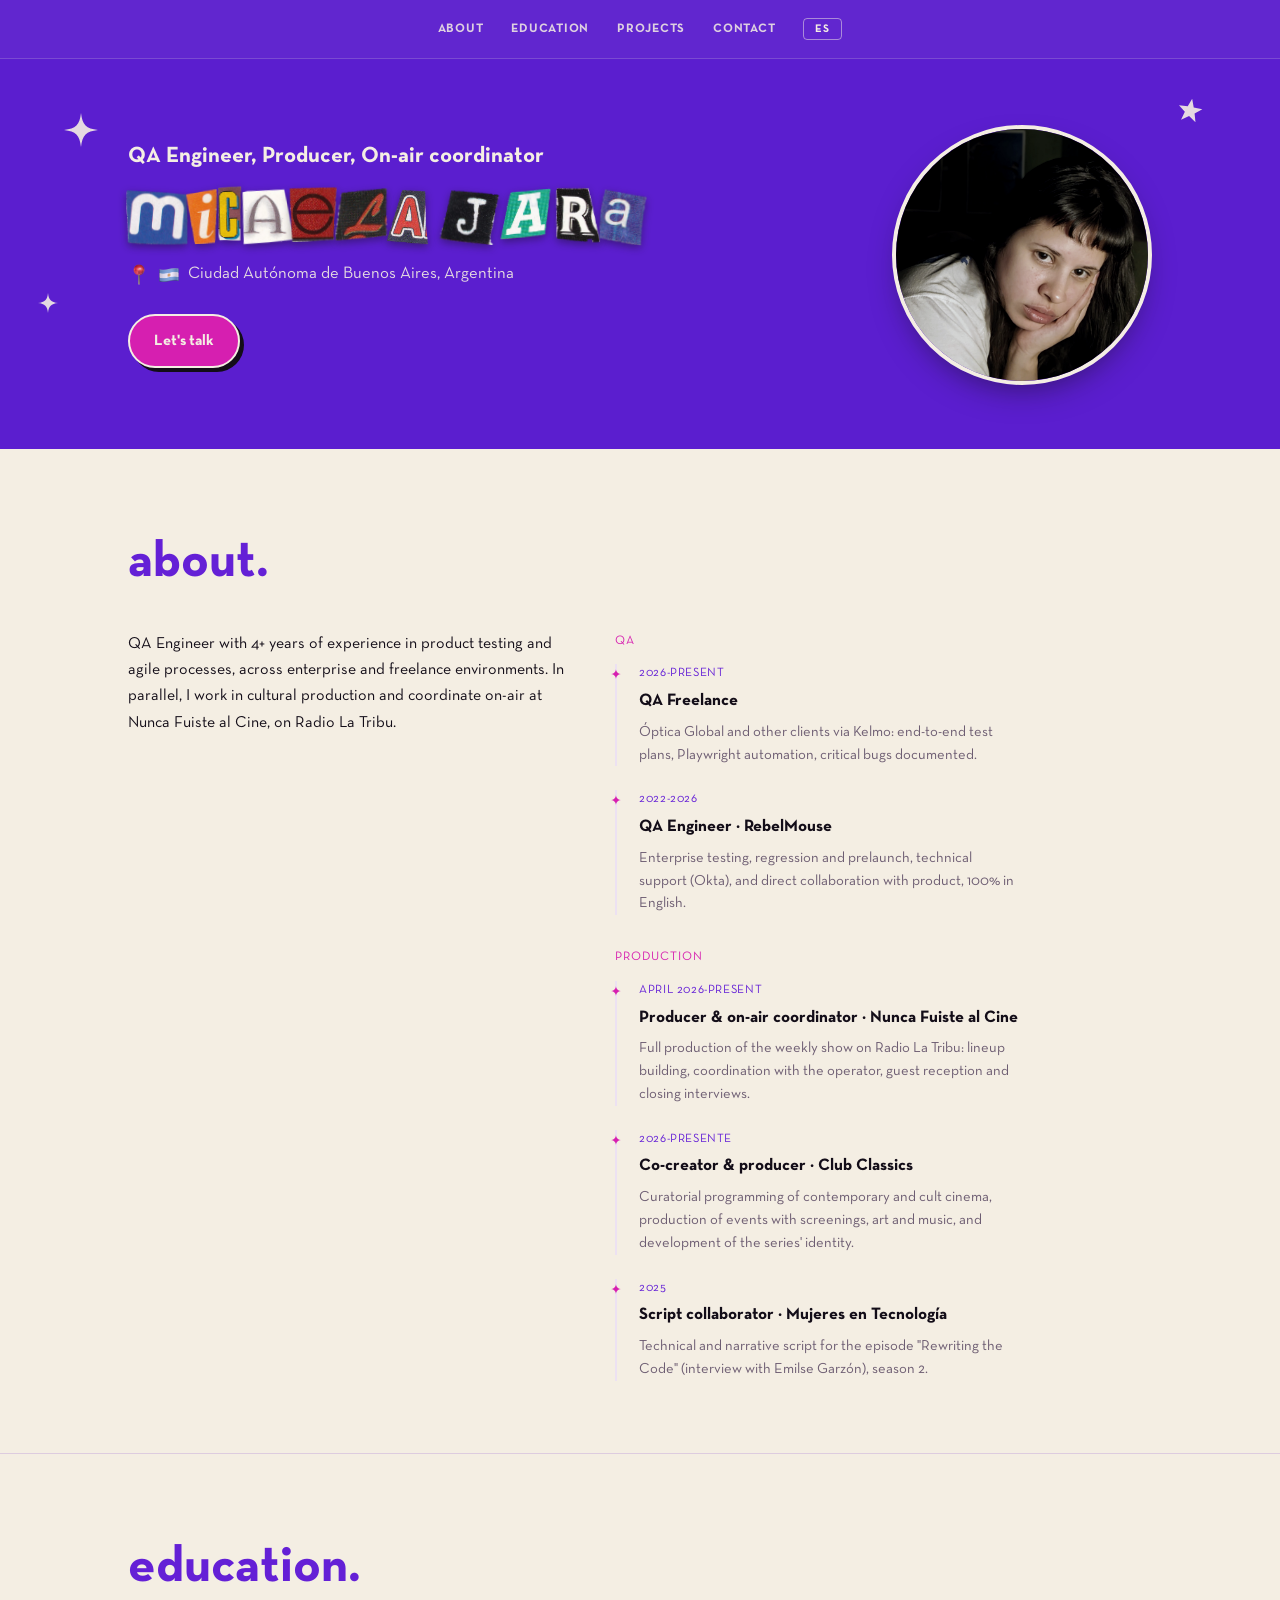
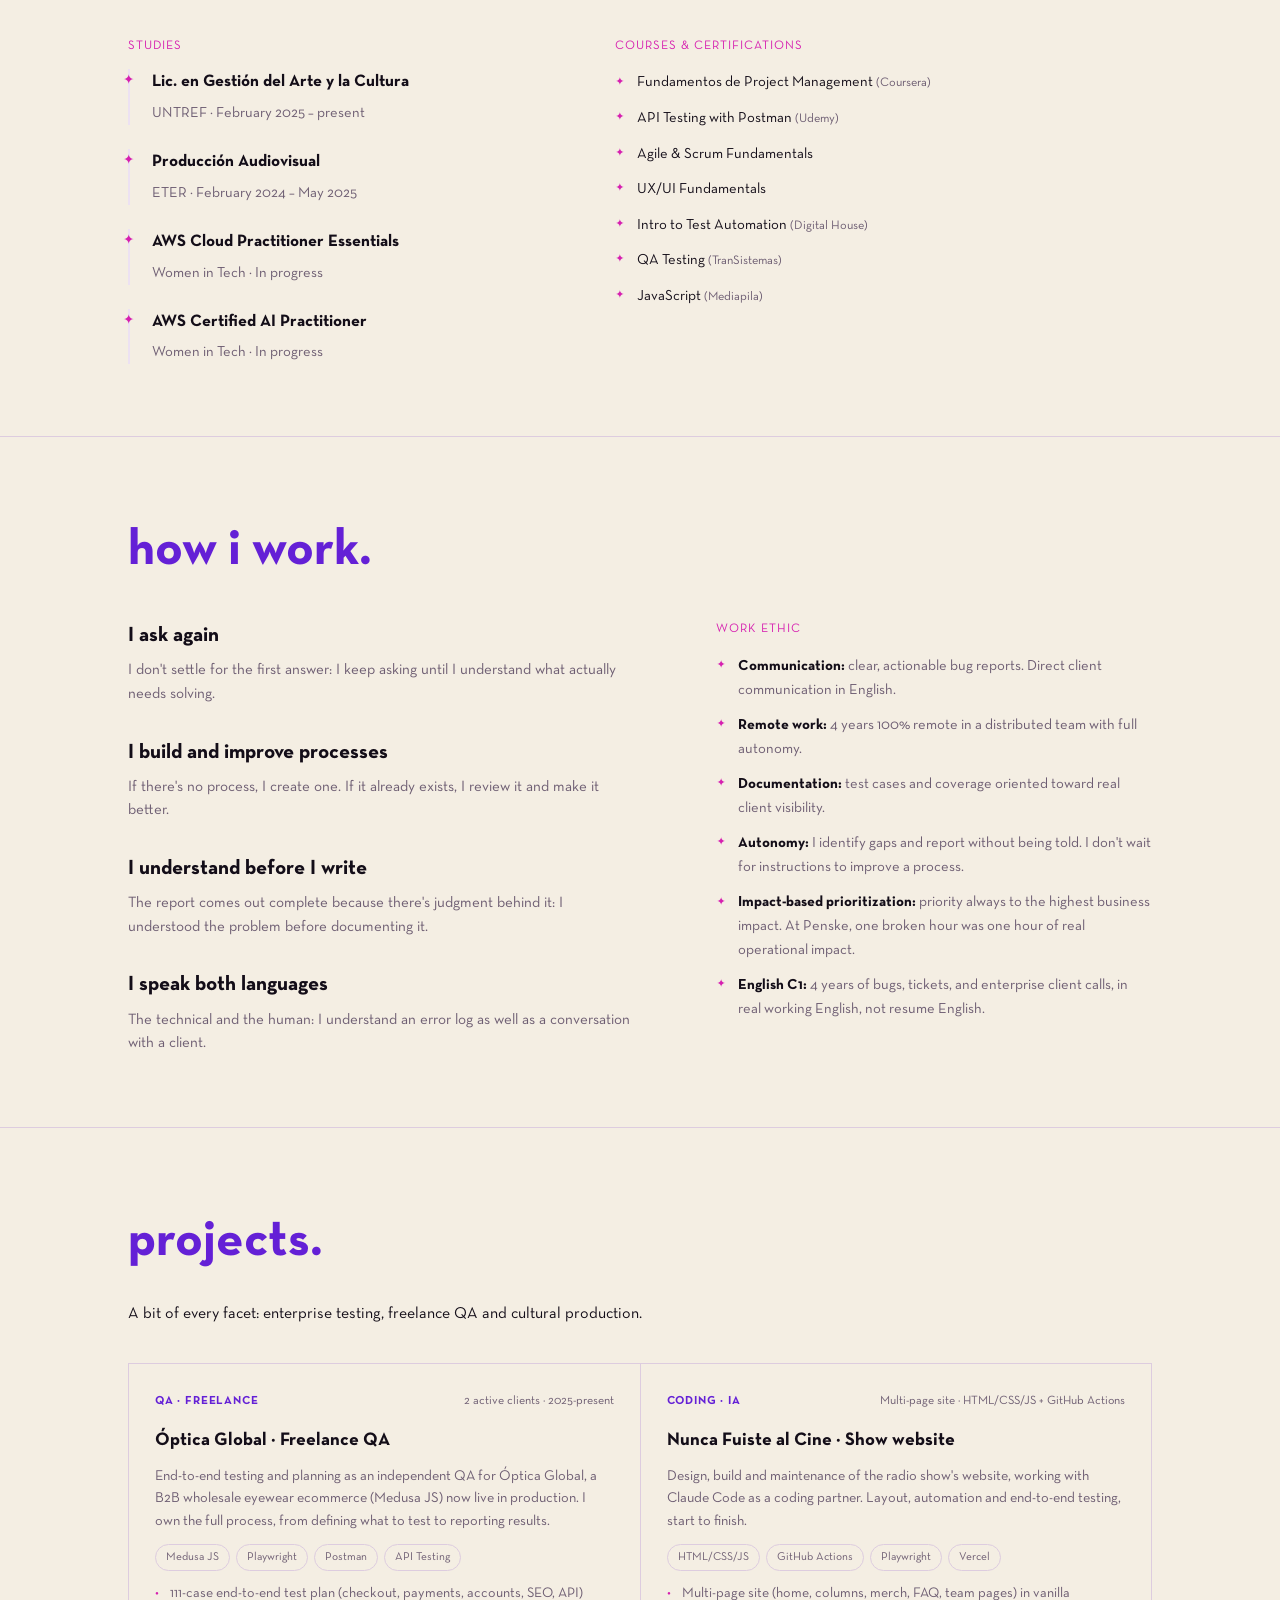
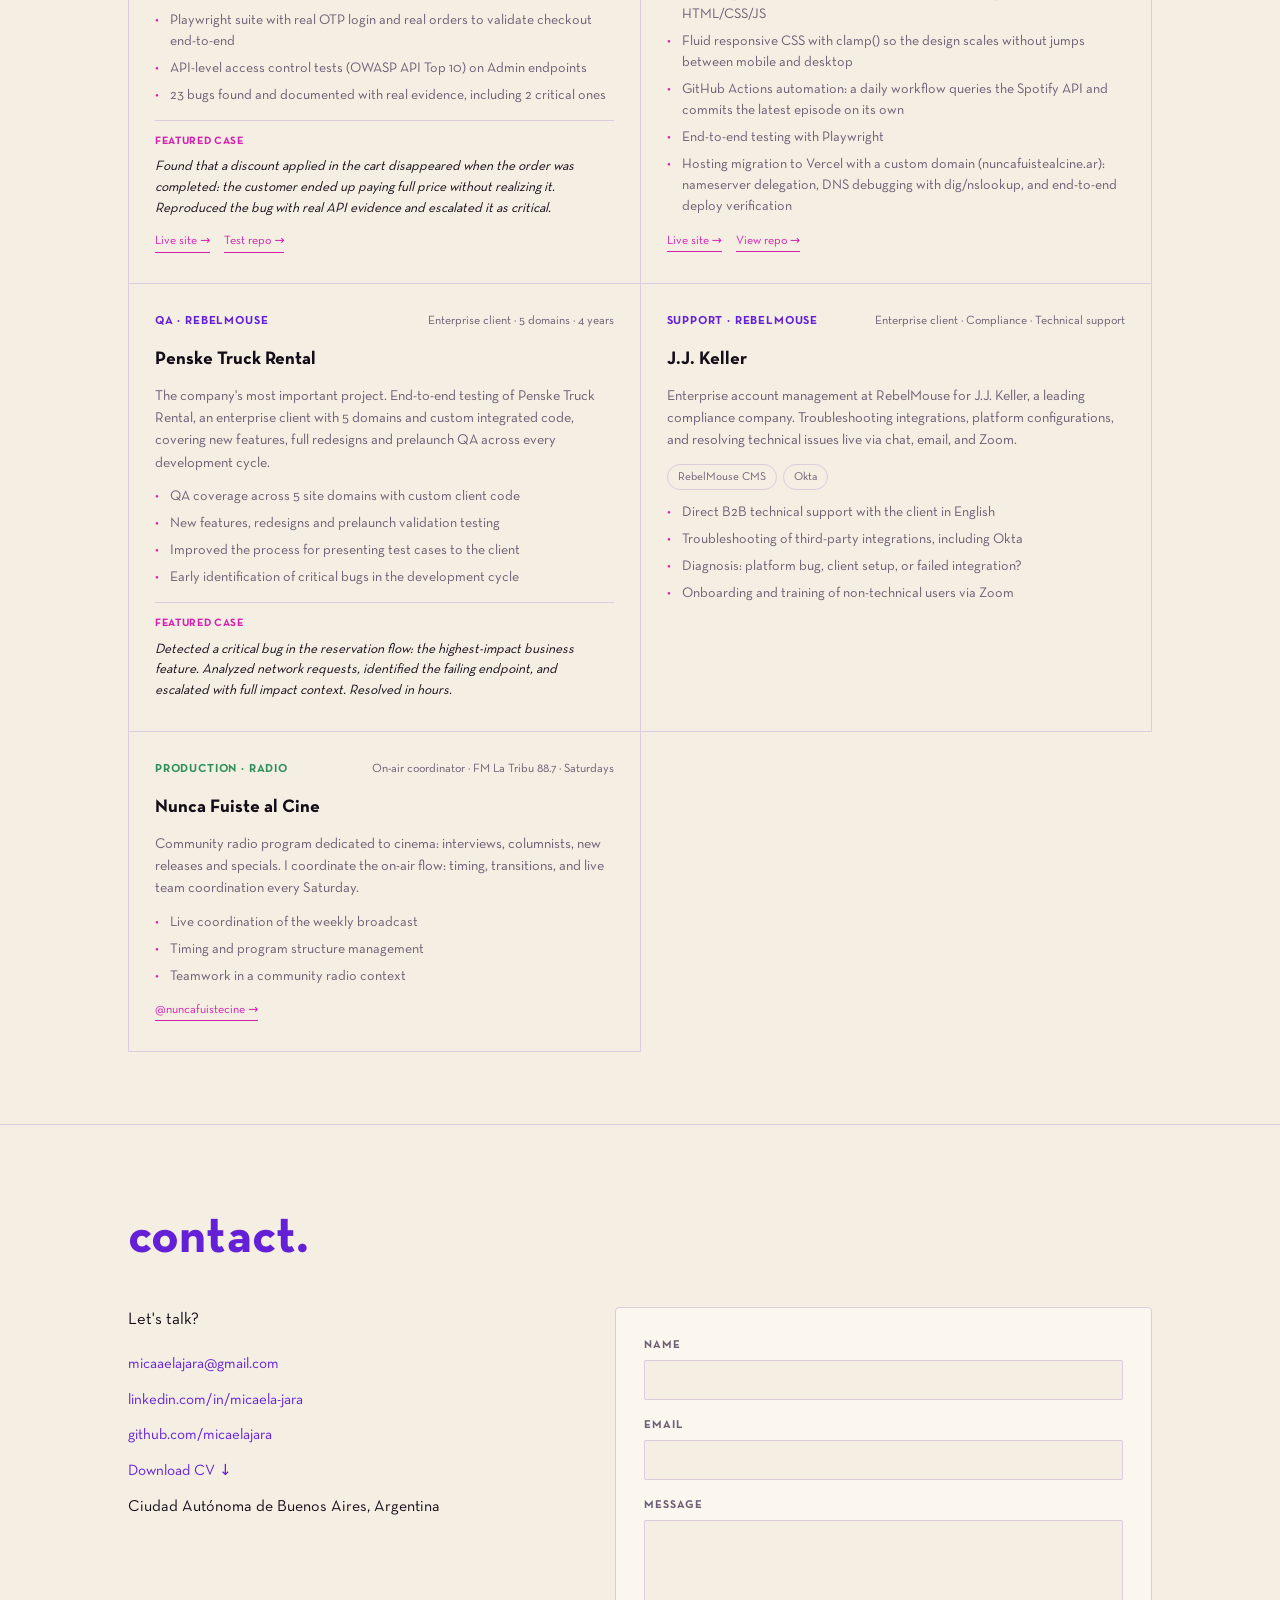
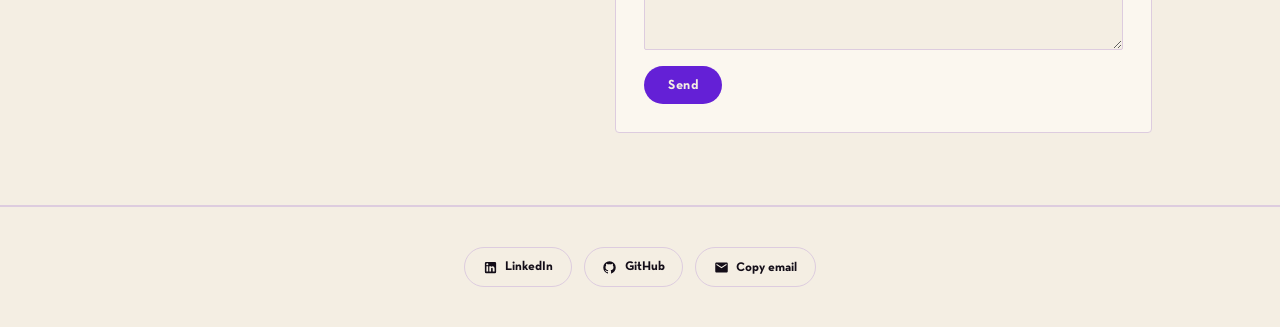
==== commit 5cd0be3a: "Rebuild completo: sitio a una sola página, diseño del artifact Reemplaza la estructura de 4 páginas " ====
--- a/index.html
+++ b/index.html
@@ -37,7 +37,7 @@
 
     <link rel="icon" type="image/svg+xml" href="/favicon.svg" />
     <link rel="manifest" href="/manifest.json" />
-    <meta name="theme-color" content="#7c3aed" />
+    <meta name="theme-color" content="#5b1ecf" />
     <link rel="stylesheet" href="/styles.css" />
   </head>
   <body>
@@ -46,179 +46,375 @@
         <span></span><span></span><span></span>
       </button>
       <ul class="nav-links" id="nav-links">
-        <li>
-          <a href="/" data-es="Home" data-en="Home" class="active"
-            >Home</a
-          >
-        </li>
-        <li>
-          <a
-            href="/proyectos/"
-            data-es="Proyectos"
-            data-en="Projects"
-            >Proyectos</a
-          >
-        </li>
-        <li>
-          <a
-            href="/experiencia/"
-            data-es="Experiencia"
-            data-en="Experience"
-            >Experiencia</a
-          >
-        </li>
-        <li>
-          <a
-            href="/contacto/"
-            data-es="Contacto"
-            data-en="Contact"
-            >Contacto</a
-          >
-        </li>
+        <li><a href="#about" data-es="Sobre mí" data-en="About">Sobre mí</a></li>
+        <li><a href="#education" data-es="Formación" data-en="Education">Formación</a></li>
+        <li><a href="#work" data-es="Proyectos" data-en="Projects">Proyectos</a></li>
+        <li><a href="#contact" data-es="Contacto" data-en="Contact">Contacto</a></li>
       </ul>
       <button class="lang-toggle" id="lang-btn">EN</button>
     </nav>
-    <!-- HERO -->
-    <div class="hero hero-split">
-      <div class="hero-half hero-half-content">
-        <div class="hero-content-inner">
-          <p class="hero-wave" aria-hidden="true">👋</p>
-          <h1>
-            <span data-es="Soy Micaela Jara." data-en="I'm Micaela Jara."
-              >Soy Micaela Jara.</span
-            >
-            <br />
-            <span
-              data-es="Soy QA Engineer de Buenos Aires, Argentina."
-              data-en="I'm a QA Engineer from Buenos Aires, Argentina."
-              >Soy QA Engineer de Buenos Aires, Argentina.</span
-            >
-          </h1>
-        </div>
-      </div>
-
-      <div class="hero-half hero-half-visual">
-        <button
-          class="hero-scroll-cue"
-          onclick="document.getElementById('sobre-mi').scrollIntoView({behavior:'smooth'})"
-        >
-          <span data-es="Deslizá para ver más" data-en="Scroll to see more"
-            >Deslizá para ver más</span
-          >
-          <span class="hero-scroll-arrow" aria-hidden="true">↓</span>
-        </button>
-        <div class="hero-snoopy-wrap">
-          <img src="/img/micaela-outline.svg" alt="Micaela Jara" />
-        </div>
-      </div>
-    </div>
-    <hr class="divider" />
-    <section id="sobre-mi">
+
+    <header class="hero" id="top">
+      <svg class="hero-deco" viewBox="0 0 100 100" aria-hidden="true" style="top:14%; left:5%; width:34px;">
+        <path d="M50,0 C54,35 65,46 100,50 C65,54 54,65 50,100 C46,65 35,54 0,50 C35,46 46,35 50,0 Z"/>
+      </svg>
+      <svg class="hero-deco" viewBox="0 0 100 100" aria-hidden="true" style="top:60%; left:3%; width:20px;">
+        <path d="M50,0 C54,35 65,46 100,50 C65,54 54,65 50,100 C46,65 35,54 0,50 C35,46 46,35 50,0 Z"/>
+      </svg>
+      <svg class="hero-deco" viewBox="0 0 100 100" aria-hidden="true" style="top:10%; right:6%; width:26px; transform:rotate(10deg);">
+        <path d="M50,2 L61.76,33.82 L95.65,35.17 L69.02,56.18 L78.21,88.83 L50,70 L21.79,88.83 L30.98,56.18 L4.35,35.17 L38.24,33.82 Z"/>
+      </svg>
+
+      <div class="hero-inner">
+        <div>
+          <p class="hero-fact" data-es="QA Engineer, Productora, Coordinadora de aire" data-en="QA Engineer, Producer, On-air coordinator">QA Engineer, Productora, Coordinadora de aire</p>
+          <div class="cutout-title" id="cutout-title" role="heading" aria-level="1" aria-label="Micaela Jara"></div>
+          <p class="hero-location">
+            <img src="/icons/pin.png" alt="" class="hero-icon" />
+            <img src="/icons/ar-flag.png" alt="" class="hero-icon" />
+            Ciudad Autónoma de Buenos Aires, Argentina
+          </p>
+          <a class="hero-cta" href="#contact" data-es="Hablemos" data-en="Let's talk">Hablemos</a>
+        </div>
+        <div class="hero-photo-col">
+          <div class="hero-photo-wrap">
+            <img class="hero-photo" src="/img/micaela.jpg" alt="Micaela Jara" />
+          </div>
+        </div>
+      </div>
+    </header>
+
+    <section class="block" id="about">
       <div class="container">
-        <p class="section-eyebrow" data-es="Sobre mí" data-en="About me">
-          Sobre mí
-        </p>
-        <h2 class="section-title" data-es="Quién soy." data-en="Who I am.">
-          Quién soy.
-        </h2>
-        <div class="about-grid about-grid-text-only">
-          <div class="about-text">
-            <p
-              data-es="QA Engineer con foco en calidad, procesos y experiencia del usuario. Trabajo con clientes reales como Óptica Global (ecommerce B2B), y construí el proceso de QA desde cero en RebelMouse, testeando clientes enterprise como Penske Truck Rental."
-              data-en="QA Engineer focused on quality, process, and user experience. I work with real clients like Óptica Global (B2B ecommerce), and I built the QA process from scratch at RebelMouse, testing enterprise clients like Penske Truck Rental."
-            >
-              QA Engineer con foco en calidad, procesos y experiencia del
-              usuario. Trabajo con clientes reales como Óptica Global
-              (ecommerce B2B), y construí el proceso de QA desde cero en
-              RebelMouse, testeando clientes enterprise como Penske Truck
-              Rental.
-            </p>
-            <p
-              data-es="Automatizo testing end-to-end con Playwright, y estoy sumando cloud (AWS) y ciberseguridad (diplomatura en UNTREF) a mi perfil QA."
-              data-en="I automate end-to-end testing with Playwright, and I'm adding cloud (AWS) and cybersecurity (a diploma at UNTREF) to my QA profile."
-            >
-              Automatizo testing end-to-end con Playwright, y estoy sumando
-              cloud (AWS) y ciberseguridad (diplomatura en UNTREF) a mi perfil
-              QA.
-            </p>
-            <p
-              data-es="Y fuera de lo tech, coordino el aire de un programa de cine en Radio La Tribu, una radio comunitaria: un proyecto que me mantiene conectada con audiencias y equipos reales, no solo con código."
-              data-en="And outside of tech, I coordinate the on-air flow of a cinema program at Radio La Tribu, a community radio station: a project that keeps me connected to real audiences and teams, not just code."
-            >
-              Y fuera de lo tech, coordino el aire de un programa de cine en
-              Radio La Tribu, una radio comunitaria: un proyecto que me
-              mantiene conectada con audiencias y equipos reales, no solo con
-              código.
-            </p>
-          </div>
-        </div>
-        <div class="hero-links about-links">
-          <a
-            href="https://linkedin.com/in/micaela-jara"
-            target="_blank"
-            class="btn btn-primary"
-            >LinkedIn</a
-          >
-          <a
-            href="/pdf/cv-micaela-jara.pdf"
-            download
-            class="btn btn-outline"
-            data-es="Descargar CV ↓"
-            data-en="Download CV ↓"
-            >Descargar CV ↓</a
-          >
-          <a
-            href="/proyectos/"
-            class="btn btn-outline"
-            data-es="Ver proyectos"
-            data-en="See projects"
-            >Ver proyectos</a
-          >
+        <h2 class="sec-label" data-es="sobre mí." data-en="about.">sobre mí.</h2>
+        <div class="sec-body">
+          <div class="sec-lead">
+            <p data-es="QA Engineer con más de 4 años de experiencia en testing de producto y procesos ágiles, en entornos enterprise y freelance. En paralelo, trabajo en producción cultural y coordino al aire en Nunca Fuiste al Cine, en Radio La Tribu." data-en="QA Engineer with 4+ years of experience in product testing and agile processes, across enterprise and freelance environments. In parallel, I work in cultural production and coordinate on-air at Nunca Fuiste al Cine, on Radio La Tribu.">QA Engineer con más de 4 años de experiencia en testing de producto y procesos ágiles, en entornos enterprise y freelance. En paralelo, trabajo en producción cultural y coordino al aire en Nunca Fuiste al Cine, en Radio La Tribu.</p>
+          </div>
+          <div class="timeline-groups">
+            <div class="timeline-group">
+              <h3 class="timeline-group-label">QA</h3>
+              <ul class="timeline">
+                <li>
+                  <span class="timeline-date" data-es="2026-presente" data-en="2026-present">2026-presente</span>
+                  <span class="timeline-title">QA Freelance</span>
+                  <p data-es="Óptica Global y otros clientes vía Kelmo: planes de prueba end-to-end, automatización con Playwright, bugs críticos documentados." data-en="Óptica Global and other clients via Kelmo: end-to-end test plans, Playwright automation, critical bugs documented.">Óptica Global y otros clientes vía Kelmo: planes de prueba end-to-end, automatización con Playwright, bugs críticos documentados.</p>
+                </li>
+                <li>
+                  <span class="timeline-date">2022-2026</span>
+                  <span class="timeline-title">QA Engineer · RebelMouse</span>
+                  <p data-es="Testing enterprise, regresión y prelanzamiento, soporte técnico (Okta) y colaboración directa con producto, 100% en inglés." data-en="Enterprise testing, regression and prelaunch, technical support (Okta), and direct collaboration with product, 100% in English.">Testing enterprise, regresión y prelanzamiento, soporte técnico (Okta) y colaboración directa con producto, 100% en inglés.</p>
+                </li>
+              </ul>
+            </div>
+            <div class="timeline-group">
+              <h3 class="timeline-group-label" data-es="Producción" data-en="Production">Producción</h3>
+              <ul class="timeline">
+                <li>
+                  <span class="timeline-date" data-es="Abril 2026-actualidad" data-en="April 2026-present">Abril 2026-actualidad</span>
+                  <span class="timeline-title" data-es="Productora y coordinación de aire · Nunca Fuiste al Cine" data-en="Producer &amp; on-air coordinator · Nunca Fuiste al Cine">Productora y coordinación de aire · Nunca Fuiste al Cine</span>
+                  <p data-es="Producción integral del programa semanal en Radio La Tribu: armado de grillas, coordinación con el operador, recepción de invitados y cierre de entrevistas." data-en="Full production of the weekly show on Radio La Tribu: lineup building, coordination with the operator, guest reception and closing interviews.">Producción integral del programa semanal en Radio La Tribu: armado de grillas, coordinación con el operador, recepción de invitados y cierre de entrevistas.</p>
+                </li>
+                <li>
+                  <span class="timeline-date">2026-presente</span>
+                  <span class="timeline-title" data-es="Co-creadora y productora · Club Classics" data-en="Co-creator &amp; producer · Club Classics">Co-creadora y productora · Club Classics</span>
+                  <p data-es="Programación curatorial de cine contemporáneo y de culto, producción de eventos con proyección, arte y música, y desarrollo de la identidad del ciclo." data-en="Curatorial programming of contemporary and cult cinema, production of events with screenings, art and music, and development of the series' identity.">Programación curatorial de cine contemporáneo y de culto, producción de eventos con proyección, arte y música, y desarrollo de la identidad del ciclo.</p>
+                </li>
+                <li>
+                  <span class="timeline-date">2025</span>
+                  <span class="timeline-title" data-es="Colaboradora de guión · Mujeres en Tecnología" data-en="Script collaborator · Mujeres en Tecnología">Colaboradora de guión · Mujeres en Tecnología</span>
+                  <p data-es='Guión técnico y literario del episodio &quot;Reescribiendo el Código&quot; (entrevista a Emilse Garzón), 2da temporada.' data-en='Technical and narrative script for the episode &quot;Rewriting the Code&quot; (interview with Emilse Garzón), season 2.'>Guión técnico y literario del episodio "Reescribiendo el Código" (entrevista a Emilse Garzón), 2da temporada.</p>
+                </li>
+              </ul>
+            </div>
+          </div>
         </div>
       </div>
     </section>
-    <hr class="divider" />
+
+    <section class="block" id="education">
+      <div class="container">
+        <h2 class="sec-label" data-es="formación." data-en="education.">formación.</h2>
+        <div class="sec-body">
+          <div class="timeline-group">
+            <h3 class="timeline-group-label" data-es="Estudios" data-en="Studies">Estudios</h3>
+            <ul class="timeline">
+              <li>
+                <span class="timeline-title">Lic. en Gestión del Arte y la Cultura</span>
+                <p data-es="UNTREF · Febrero 2025 – actualidad" data-en="UNTREF · February 2025 – present">UNTREF · Febrero 2025 – actualidad</p>
+              </li>
+              <li>
+                <span class="timeline-title">Producción Audiovisual</span>
+                <p data-es="ETER · Febrero 2024 – Mayo 2025" data-en="ETER · February 2024 – May 2025">ETER · Febrero 2024 – Mayo 2025</p>
+              </li>
+              <li>
+                <span class="timeline-title">AWS Cloud Practitioner Essentials</span>
+                <p data-es="Women in Tech · En curso" data-en="Women in Tech · In progress">Women in Tech · En curso</p>
+              </li>
+              <li>
+                <span class="timeline-title">AWS Certified AI Practitioner</span>
+                <p data-es="Women in Tech · En curso" data-en="Women in Tech · In progress">Women in Tech · En curso</p>
+              </li>
+            </ul>
+          </div>
+          <div class="ethic-col">
+            <h3 class="ethic-label" data-es="Cursos y certificaciones" data-en="Courses &amp; certifications">Cursos y certificaciones</h3>
+            <ul class="ethic-list ethic-list--plain">
+              <li>Fundamentos de Project Management <span class="ethic-issuer">(Coursera)</span></li>
+              <li>API Testing with Postman <span class="ethic-issuer">(Udemy)</span></li>
+              <li>Agile &amp; Scrum Fundamentals</li>
+              <li data-es="Fundamentos de UX/UI" data-en="UX/UI Fundamentals">Fundamentos de UX/UI</li>
+              <li>Intro to Test Automation <span class="ethic-issuer">(Digital House)</span></li>
+              <li>QA Testing <span class="ethic-issuer">(TranSistemas)</span></li>
+              <li>JavaScript <span class="ethic-issuer">(Mediapila)</span></li>
+            </ul>
+          </div>
+        </div>
+      </div>
+    </section>
+
+    <section class="block" id="approach">
+      <div class="container">
+        <h2 class="sec-label" data-es="cómo trabajo." data-en="how i work.">cómo trabajo.</h2>
+        <div class="approach-body">
+          <div class="approach-list">
+            <div class="approach-item">
+              <h3 data-es="Repregunto" data-en="I ask again">Repregunto</h3>
+              <p data-es="No me quedo con la primera respuesta: repregunto hasta entender qué es lo que realmente hay que resolver." data-en="I don't settle for the first answer: I keep asking until I understand what actually needs solving.">No me quedo con la primera respuesta: repregunto hasta entender qué es lo que realmente hay que resolver.</p>
+            </div>
+            <div class="approach-item">
+              <h3 data-es="Construyo y optimizo procesos" data-en="I build and improve processes">Construyo y optimizo procesos</h3>
+              <p data-es="Si no hay un proceso, lo armo. Si ya existe, lo reviso y lo hago mejor." data-en="If there's no process, I create one. If it already exists, I review it and make it better.">Si no hay un proceso, lo armo. Si ya existe, lo reviso y lo hago mejor.</p>
+            </div>
+            <div class="approach-item">
+              <h3 data-es="Entiendo antes de escribir" data-en="I understand before I write">Entiendo antes de escribir</h3>
+              <p data-es="El reporte sale completo porque hay criterio detrás: entendí el problema antes de documentarlo." data-en="The report comes out complete because there's judgment behind it: I understood the problem before documenting it.">El reporte sale completo porque hay criterio detrás: entendí el problema antes de documentarlo.</p>
+            </div>
+            <div class="approach-item">
+              <h3 data-es="Hablo los dos idiomas" data-en="I speak both languages">Hablo los dos idiomas</h3>
+              <p data-es="El técnico y el humano: entiendo tanto un log de errores como una conversación con un cliente." data-en="The technical and the human: I understand an error log as well as a conversation with a client.">El técnico y el humano: entiendo tanto un log de errores como una conversación con un cliente.</p>
+            </div>
+          </div>
+          <div class="ethic-col">
+            <h3 class="ethic-label" data-es="Ética laboral" data-en="Work ethic">Ética laboral</h3>
+            <ul class="ethic-list">
+              <li><strong data-es="Comunicación:" data-en="Communication:">Comunicación:</strong> <span data-es="reportes de bugs claros y accionables. Comunicación directa con clientes en inglés." data-en="clear, actionable bug reports. Direct client communication in English.">reportes de bugs claros y accionables. Comunicación directa con clientes en inglés.</span></li>
+              <li><strong data-es="Trabajo remoto:" data-en="Remote work:">Trabajo remoto:</strong> <span data-es="4 años 100% remoto en un equipo distribuido con autonomía total." data-en="4 years 100% remote in a distributed team with full autonomy.">4 años 100% remoto en un equipo distribuido con autonomía total.</span></li>
+              <li><strong data-es="Documentación:" data-en="Documentation:">Documentación:</strong> <span data-es="casos de prueba y cobertura orientados a la visibilidad real del cliente." data-en="test cases and coverage oriented toward real client visibility.">casos de prueba y cobertura orientados a la visibilidad real del cliente.</span></li>
+              <li><strong data-es="Autonomía:" data-en="Autonomy:">Autonomía:</strong> <span data-es="identifico huecos y reporto sin que me lo pidan. No espero instrucciones para mejorar un proceso." data-en="I identify gaps and report without being told. I don't wait for instructions to improve a process.">identifico huecos y reporto sin que me lo pidan. No espero instrucciones para mejorar un proceso.</span></li>
+              <li><strong data-es="Priorización por impacto:" data-en="Impact-based prioritization:">Priorización por impacto:</strong> <span data-es="prioridad siempre al mayor impacto de negocio. En Penske, una hora rota era una hora de impacto operativo real." data-en="priority always to the highest business impact. At Penske, one broken hour was one hour of real operational impact.">prioridad siempre al mayor impacto de negocio. En Penske, una hora rota era una hora de impacto operativo real.</span></li>
+              <li><strong data-es="Inglés C1:" data-en="English C1:">Inglés C1:</strong> <span data-es="4 años de bugs, tickets y llamadas con clientes enterprise, en inglés de trabajo real, no de currículum." data-en="4 years of bugs, tickets, and enterprise client calls, in real working English, not resume English.">4 años de bugs, tickets y llamadas con clientes enterprise, en inglés de trabajo real, no de currículum.</span></li>
+            </ul>
+          </div>
+        </div>
+      </div>
+    </section>
+
+    <section class="block" id="work">
+      <div class="container">
+        <h2 class="sec-label" data-es="proyectos." data-en="projects.">proyectos.</h2>
+        <div class="work-intro">
+          <p data-es="Un poco de cada faceta: testing enterprise, QA freelance y producción cultural." data-en="A bit of every facet: enterprise testing, freelance QA and cultural production.">Un poco de cada faceta: testing enterprise, QA freelance y producción cultural.</p>
+        </div>
+        <div class="work-grid">
+
+          <article class="work-card">
+            <div class="work-card-top">
+              <span class="work-tag" data-es="QA · Freelance" data-en="QA · Freelance">QA · Freelance</span>
+              <span class="work-meta" data-es="2 clientes activos · 2025-presente" data-en="2 active clients · 2025-present">2 clientes activos · 2025-presente</span>
+            </div>
+            <h3>Óptica Global · Freelance QA</h3>
+            <p data-es="Testing end-to-end y planificación como QA independiente para Óptica Global, un ecommerce B2B de anteojos al por mayor (Medusa JS) ya en producción. Manejo el proceso completo, desde definir qué testear hasta reportar resultados." data-en="End-to-end testing and planning as an independent QA for Óptica Global, a B2B wholesale eyewear ecommerce (Medusa JS) now live in production. I own the full process, from defining what to test to reporting results.">Testing end-to-end y planificación como QA independiente para Óptica Global, un ecommerce B2B de anteojos al por mayor (Medusa JS) ya en producción. Manejo el proceso completo, desde definir qué testear hasta reportar resultados.</p>
+            <ul class="work-stack">
+              <li>Medusa JS</li><li>Playwright</li><li>Postman</li><li>API Testing</li>
+            </ul>
+            <ul class="work-bullets">
+              <li data-es="Plan de pruebas end-to-end de 111 casos (checkout, pagos, cuentas, SEO, API)" data-en="111-case end-to-end test plan (checkout, payments, accounts, SEO, API)">Plan de pruebas end-to-end de 111 casos (checkout, pagos, cuentas, SEO, API)</li>
+              <li data-es="Suite de Playwright con login OTP real y pedidos reales para validar el checkout end-to-end" data-en="Playwright suite with real OTP login and real orders to validate checkout end-to-end">Suite de Playwright con login OTP real y pedidos reales para validar el checkout end-to-end</li>
+              <li data-es="Tests de control de acceso a nivel de API (OWASP API Top 10) en endpoints de Admin" data-en="API-level access control tests (OWASP API Top 10) on Admin endpoints">Tests de control de acceso a nivel de API (OWASP API Top 10) en endpoints de Admin</li>
+              <li data-es="23 bugs encontrados y documentados con evidencia real, incluyendo 2 críticos" data-en="23 bugs found and documented with real evidence, including 2 critical ones">23 bugs encontrados y documentados con evidencia real, incluyendo 2 críticos</li>
+            </ul>
+            <div class="work-case">
+              <span class="work-case-label" data-es="Caso destacado" data-en="Featured case">Caso destacado</span>
+              <p data-es="Encontré que un descuento aplicado en el carrito desaparecía al completar la orden: el cliente terminaba pagando el precio completo sin darse cuenta. Reproduje el bug con evidencia real de la API y lo escalé como crítico." data-en="Found that a discount applied in the cart disappeared when the order was completed: the customer ended up paying full price without realizing it. Reproduced the bug with real API evidence and escalated it as critical.">Encontré que un descuento aplicado en el carrito desaparecía al completar la orden: el cliente terminaba pagando el precio completo sin darse cuenta. Reproduje el bug con evidencia real de la API y lo escalé como crítico.</p>
+            </div>
+            <div class="work-links">
+              <a href="https://opticaglobal.store/ar" target="_blank" data-es="Sitio en vivo →" data-en="Live site →">Sitio en vivo →</a>
+              <a href="https://github.com/micaelajara/optica-global-playwright-tests" target="_blank" data-es="Repo de tests →" data-en="Test repo →">Repo de tests →</a>
+            </div>
+          </article>
+
+          <article class="work-card">
+            <div class="work-card-top">
+              <span class="work-tag" data-es="Coding · IA" data-en="Coding · IA">Coding · IA</span>
+              <span class="work-meta" data-es="Sitio multi-página · HTML/CSS/JS + GitHub Actions" data-en="Multi-page site · HTML/CSS/JS + GitHub Actions">Sitio multi-página · HTML/CSS/JS + GitHub Actions</span>
+            </div>
+            <h3 data-es="Nunca Fuiste al Cine · Sitio del programa" data-en="Nunca Fuiste al Cine · Show website">Nunca Fuiste al Cine · Sitio del programa</h3>
+            <p data-es="Diseño, desarrollo y mantenimiento del sitio del programa de radio, trabajando con Claude Code como compañero de código. Maquetado, automatización y testing end-to-end, de punta a punta." data-en="Design, build and maintenance of the radio show's website, working with Claude Code as a coding partner. Layout, automation and end-to-end testing, start to finish.">Diseño, desarrollo y mantenimiento del sitio del programa de radio, trabajando con Claude Code como compañero de código. Maquetado, automatización y testing end-to-end, de punta a punta.</p>
+            <ul class="work-stack">
+              <li>HTML/CSS/JS</li><li>GitHub Actions</li><li>Playwright</li><li>Vercel</li>
+            </ul>
+            <ul class="work-bullets">
+              <li data-es="Sitio multi-página (home, columnas, merch, FAQ, equipo) en HTML/CSS/JS puro" data-en="Multi-page site (home, columns, merch, FAQ, team pages) in vanilla HTML/CSS/JS">Sitio multi-página (home, columnas, merch, FAQ, equipo) en HTML/CSS/JS puro</li>
+              <li data-es="CSS fluido con clamp() para que el diseño escale sin saltos entre mobile y desktop" data-en="Fluid responsive CSS with clamp() so the design scales without jumps between mobile and desktop">CSS fluido con clamp() para que el diseño escale sin saltos entre mobile y desktop</li>
+              <li data-es="Automatización con GitHub Actions: un workflow diario consulta la API de Spotify y comitea el último episodio solo" data-en="GitHub Actions automation: a daily workflow queries the Spotify API and commits the latest episode on its own">Automatización con GitHub Actions: un workflow diario consulta la API de Spotify y comitea el último episodio solo</li>
+              <li data-es="Testing end-to-end con Playwright" data-en="End-to-end testing with Playwright">Testing end-to-end con Playwright</li>
+              <li data-es="Migración de hosting a Vercel con dominio propio (nuncafuistealcine.ar): delegación de nameservers, debugging de DNS con dig/nslookup, y verificación end-to-end del deploy" data-en="Hosting migration to Vercel with a custom domain (nuncafuistealcine.ar): nameserver delegation, DNS debugging with dig/nslookup, and end-to-end deploy verification">Migración de hosting a Vercel con dominio propio (nuncafuistealcine.ar): delegación de nameservers, debugging de DNS con dig/nslookup, y verificación end-to-end del deploy</li>
+            </ul>
+            <div class="work-links">
+              <a href="https://www.nuncafuistealcine.ar" target="_blank" data-es="Sitio en vivo →" data-en="Live site →">Sitio en vivo →</a>
+              <a href="https://github.com/micaelajara/nunca-fuiste-al-cine" target="_blank" data-es="Ver repo →" data-en="View repo →">Ver repo →</a>
+            </div>
+          </article>
+
+          <article class="work-card">
+            <div class="work-card-top">
+              <span class="work-tag" data-es="QA · RebelMouse" data-en="QA · RebelMouse">QA · RebelMouse</span>
+              <span class="work-meta" data-es="Cliente enterprise · 5 dominios · 4 años" data-en="Enterprise client · 5 domains · 4 years">Cliente enterprise · 5 dominios · 4 años</span>
+            </div>
+            <h3>Penske Truck Rental</h3>
+            <p data-es="El proyecto más importante de la empresa. Testing end-to-end de Penske Truck Rental, un cliente enterprise con 5 dominios y código integrado a medida, cubriendo features nuevas, rediseños completos y QA prelanzamiento en cada ciclo de desarrollo." data-en="The company's most important project. End-to-end testing of Penske Truck Rental, an enterprise client with 5 domains and custom integrated code, covering new features, full redesigns and prelaunch QA across every development cycle.">El proyecto más importante de la empresa. Testing end-to-end de Penske Truck Rental, un cliente enterprise con 5 dominios y código integrado a medida, cubriendo features nuevas, rediseños completos y QA prelanzamiento en cada ciclo de desarrollo.</p>
+            <ul class="work-bullets">
+              <li data-es="Cobertura de QA en 5 dominios del sitio con código a medida del cliente" data-en="QA coverage across 5 site domains with custom client code">Cobertura de QA en 5 dominios del sitio con código a medida del cliente</li>
+              <li data-es="Testing de features nuevas, rediseños y validación prelanzamiento" data-en="New features, redesigns and prelaunch validation testing">Testing de features nuevas, rediseños y validación prelanzamiento</li>
+              <li data-es="Mejora del proceso de presentación de casos de prueba al cliente" data-en="Improved the process for presenting test cases to the client">Mejora del proceso de presentación de casos de prueba al cliente</li>
+              <li data-es="Identificación temprana de bugs críticos en el ciclo de desarrollo" data-en="Early identification of critical bugs in the development cycle">Identificación temprana de bugs críticos en el ciclo de desarrollo</li>
+            </ul>
+            <div class="work-case">
+              <span class="work-case-label" data-es="Caso destacado" data-en="Featured case">Caso destacado</span>
+              <p data-es="Detecté un bug crítico en el flujo de reserva: la feature de mayor impacto de negocio. Analicé requests de red, identifiqué el endpoint que fallaba y lo escalé con el contexto de impacto completo. Resuelto en horas." data-en="Detected a critical bug in the reservation flow: the highest-impact business feature. Analyzed network requests, identified the failing endpoint, and escalated with full impact context. Resolved in hours.">Detecté un bug crítico en el flujo de reserva: la feature de mayor impacto de negocio. Analicé requests de red, identifiqué el endpoint que fallaba y lo escalé con el contexto de impacto completo. Resuelto en horas.</p>
+            </div>
+          </article>
+
+          <article class="work-card">
+            <div class="work-card-top">
+              <span class="work-tag" data-es="Soporte · RebelMouse" data-en="Support · RebelMouse">Soporte · RebelMouse</span>
+              <span class="work-meta" data-es="Cliente enterprise · Compliance · Soporte técnico" data-en="Enterprise client · Compliance · Technical support">Cliente enterprise · Compliance · Soporte técnico</span>
+            </div>
+            <h3>J.J. Keller</h3>
+            <p data-es="Gestión de cuenta enterprise en RebelMouse para J.J. Keller, una empresa líder en compliance. Troubleshooting de integraciones, configuración de plataforma y resolución de problemas técnicos en vivo por chat, mail y Zoom." data-en="Enterprise account management at RebelMouse for J.J. Keller, a leading compliance company. Troubleshooting integrations, platform configurations, and resolving technical issues live via chat, email, and Zoom.">Gestión de cuenta enterprise en RebelMouse para J.J. Keller, una empresa líder en compliance. Troubleshooting de integraciones, configuración de plataforma y resolución de problemas técnicos en vivo por chat, mail y Zoom.</p>
+            <ul class="work-stack">
+              <li>RebelMouse CMS</li><li>Okta</li>
+            </ul>
+            <ul class="work-bullets">
+              <li data-es="Soporte técnico B2B directo con el cliente, en inglés" data-en="Direct B2B technical support with the client in English">Soporte técnico B2B directo con el cliente, en inglés</li>
+              <li data-es="Troubleshooting de integraciones de terceros, incluyendo Okta" data-en="Troubleshooting of third-party integrations, including Okta">Troubleshooting de integraciones de terceros, incluyendo Okta</li>
+              <li data-es="Diagnóstico: ¿bug de plataforma, configuración del cliente o integración fallida?" data-en="Diagnosis: platform bug, client setup, or failed integration?">Diagnóstico: ¿bug de plataforma, configuración del cliente o integración fallida?</li>
+              <li data-es="Onboarding y capacitación de usuarios no técnicos vía Zoom" data-en="Onboarding and training of non-technical users via Zoom">Onboarding y capacitación de usuarios no técnicos vía Zoom</li>
+            </ul>
+          </article>
+
+          <article class="work-card">
+            <div class="work-card-top">
+              <span class="work-tag is-production" data-es="Producción · Radio" data-en="Production · Radio">Producción · Radio</span>
+              <span class="work-meta" data-es="Coordinadora de aire · FM La Tribu 88.7 · Sábados" data-en="On-air coordinator · FM La Tribu 88.7 · Saturdays">Coordinadora de aire · FM La Tribu 88.7 · Sábados</span>
+            </div>
+            <h3>Nunca Fuiste al Cine</h3>
+            <p data-es="Programa de radio comunitario dedicado al cine: entrevistas, columnistas, estrenos y especiales. Coordino el flujo de aire: timing, transiciones y coordinación del equipo en vivo, todos los sábados." data-en="Community radio program dedicated to cinema: interviews, columnists, new releases and specials. I coordinate the on-air flow: timing, transitions, and live team coordination every Saturday.">Programa de radio comunitario dedicado al cine: entrevistas, columnistas, estrenos y especiales. Coordino el flujo de aire: timing, transiciones y coordinación del equipo en vivo, todos los sábados.</p>
+            <ul class="work-bullets">
+              <li data-es="Coordinación en vivo de la emisión semanal" data-en="Live coordination of the weekly broadcast">Coordinación en vivo de la emisión semanal</li>
+              <li data-es="Manejo de timing y estructura del programa" data-en="Timing and program structure management">Manejo de timing y estructura del programa</li>
+              <li data-es="Trabajo en equipo en un contexto de radio comunitaria" data-en="Teamwork in a community radio context">Trabajo en equipo en un contexto de radio comunitaria</li>
+            </ul>
+            <div class="work-links">
+              <a href="https://instagram.com/nuncafuistecine" target="_blank">@nuncafuistecine →</a>
+            </div>
+          </article>
+
+        </div>
+      </div>
+    </section>
+
+    <section class="block contact-block" id="contact">
+      <div class="container">
+        <h2 class="sec-label" data-es="contacto." data-en="contact.">contacto.</h2>
+        <div class="contact-grid">
+          <div class="contact-body">
+            <p data-es="¿Hablamos?" data-en="Let's talk?">¿Hablamos?</p>
+            <ul class="contact-links">
+              <li><a href="mailto:micaaelajara@gmail.com">micaaelajara@gmail.com</a></li>
+              <li><a href="https://linkedin.com/in/micaela-jara" target="_blank">linkedin.com/in/micaela-jara</a></li>
+              <li><a href="https://github.com/micaelajara" target="_blank">github.com/micaelajara</a></li>
+              <li><a href="/pdf/cv-micaela-jara.pdf" download data-es="Descargar CV ↓" data-en="Download CV ↓">Descargar CV ↓</a></li>
+              <li>Ciudad Autónoma de Buenos Aires, Argentina</li>
+            </ul>
+          </div>
+          <form class="contact-form" id="contact-form" action="https://formspree.io/f/xwvdbgdr" method="POST">
+            <div class="form-group">
+              <label class="form-label" for="name" data-es="Nombre" data-en="Name">Nombre</label>
+              <input class="form-input" type="text" id="name" name="name" required />
+            </div>
+            <div class="form-group">
+              <label class="form-label" for="email">Email</label>
+              <input class="form-input" type="email" id="email" name="email" required />
+            </div>
+            <div class="form-group">
+              <label class="form-label" for="message" data-es="Mensaje" data-en="Message">Mensaje</label>
+              <textarea class="form-textarea" id="message" name="message" required></textarea>
+            </div>
+            <button type="submit" class="form-submit" data-es="Enviar" data-en="Send">Enviar</button>
+            <div class="form-success" id="form-success">¡Mensaje enviado! Te respondo pronto.</div>
+          </form>
+        </div>
+      </div>
+    </section>
+
     <footer>
       <div class="footer-socials">
-        <a
-          href="https://linkedin.com/in/micaela-jara"
-          target="_blank"
-          class="social-btn"
-        >
+        <a href="https://linkedin.com/in/micaela-jara" target="_blank" class="social-btn">
           <svg viewBox="0 0 24 24" fill="currentColor">
-            <path
-              d="M19 3A2 2 0 0 1 21 5V19A2 2 0 0 1 19 21H5A2 2 0 0 1 3 19V5A2 2 0 0 1 5 3H19M18.5 18.5V13.2A3.26 3.26 0 0 0 15.24 9.94C14.39 9.94 13.4 10.46 12.92 11.24V10.13H10.13V18.5H12.92V13.57A1.32 1.32 0 0 1 14.24 12.25A1.32 1.32 0 0 1 15.56 13.57V18.5H18.5M6.88 8.56A1.68 1.68 0 0 0 8.56 6.88C8.56 5.95 7.81 5.19 6.88 5.19A1.69 1.69 0 0 0 5.19 6.88C5.19 7.81 5.95 8.56 6.88 8.56M8.27 18.5V10.13H5.5V18.5H8.27Z"
-            />
+            <path d="M19 3A2 2 0 0 1 21 5V19A2 2 0 0 1 19 21H5A2 2 0 0 1 3 19V5A2 2 0 0 1 5 3H19M18.5 18.5V13.2A3.26 3.26 0 0 0 15.24 9.94C14.39 9.94 13.4 10.46 12.92 11.24V10.13H10.13V18.5H12.92V13.57A1.32 1.32 0 0 1 14.24 12.25A1.32 1.32 0 0 1 15.56 13.57V18.5H18.5M6.88 8.56A1.68 1.68 0 0 0 8.56 6.88C8.56 5.95 7.81 5.19 6.88 5.19A1.69 1.69 0 0 0 5.19 6.88C5.19 7.81 5.95 8.56 6.88 8.56M8.27 18.5V10.13H5.5V18.5H8.27Z" />
           </svg>
           <span>LinkedIn</span>
         </a>
-        <a
-          href="https://github.com/micaelajara"
-          target="_blank"
-          class="social-btn"
-        >
+        <a href="https://github.com/micaelajara" target="_blank" class="social-btn">
           <svg viewBox="0 0 24 24" fill="currentColor">
-            <path
-              d="M12 2A10 10 0 0 0 2 12c0 4.42 2.87 8.17 6.84 9.5.5.08.66-.23.66-.5v-1.69c-2.77.6-3.36-1.34-3.36-1.34-.46-1.16-1.11-1.47-1.11-1.47-.91-.62.07-.6.07-.6 1 .07 1.53 1.03 1.53 1.03.87 1.52 2.34 1.07 2.91.83.09-.65.35-1.09.63-1.34-2.22-.25-4.55-1.11-4.55-4.92 0-1.11.38-2 1.03-2.71-.1-.25-.45-1.29.1-2.64 0 0 .84-.27 2.75 1.02.79-.22 1.65-.33 2.5-.33.85 0 1.71.11 2.5.33 1.91-1.29 2.75-1.02 2.75-1.02.55 1.35.2 2.39.1 2.64.65.71 1.03 1.6 1.03 2.71 0 3.82-2.34 4.66-4.57 4.91.36.31.69.92.69 1.85V21c0 .27.16.59.67.5C19.14 20.16 22 16.42 22 12A10 10 0 0 0 12 2Z"
-            />
+            <path d="M12 2A10 10 0 0 0 2 12c0 4.42 2.87 8.17 6.84 9.5.5.08.66-.23.66-.5v-1.69c-2.77.6-3.36-1.34-3.36-1.34-.46-1.16-1.11-1.47-1.11-1.47-.91-.62.07-.6.07-.6 1 .07 1.53 1.03 1.53 1.03.87 1.52 2.34 1.07 2.91.83.09-.65.35-1.09.63-1.34-2.22-.25-4.55-1.11-4.55-4.92 0-1.11.38-2 1.03-2.71-.1-.25-.45-1.29.1-2.64 0 0 .84-.27 2.75 1.02.79-.22 1.65-.33 2.5-.33.85 0 1.71.11 2.5.33 1.91-1.29 2.75-1.02 2.75-1.02.55 1.35.2 2.39.1 2.64.65.71 1.03 1.6 1.03 2.71 0 3.82-2.34 4.66-4.57 4.91.36.31.69.92.69 1.85V21c0 .27.16.59.67.5C19.14 20.16 22 16.42 22 12A10 10 0 0 0 12 2Z" />
           </svg>
           <span>GitHub</span>
         </a>
         <button class="social-btn" id="copy-email-btn">
           <svg viewBox="0 0 24 24" fill="currentColor">
-            <path
-              d="M20 4H4c-1.1 0-2 .9-2 2v12c0 1.1.9 2 2 2h16c1.1 0 2-.9 2-2V6c0-1.1-.9-2-2-2zm0 4l-8 5-8-5V6l8 5 8-5v2z"
-            />
+            <path d="M20 4H4c-1.1 0-2 .9-2 2v12c0 1.1.9 2 2 2h16c1.1 0 2-.9 2-2V6c0-1.1-.9-2-2-2zm0 4l-8 5-8-5V6l8 5 8-5v2z" />
           </svg>
           <span data-es="Copiar email" data-en="Copy email">Copiar email</span>
         </button>
       </div>
     </footer>
 
-    <button class="scroll-top" id="scroll-top" aria-label="Volver arriba">
-      ↑
-    </button>
+    <button class="scroll-top" id="scroll-top" aria-label="Volver arriba">↑</button>
     <div class="copy-toast" id="copy-toast">¡Copiado!</div>
+
+    <script>
+      (function () {
+        var el = document.getElementById('cutout-title');
+        if (!el) return;
+        var letters = ['sel-M', 'sel-I', 'sel-C', 'sel-A1', 'sel-E', 'sel-L', 'sel-A2', 'SP', 'sel-J', 'sel-A3', 'sel-R', 'sel-A4'];
+        var seed = 0;
+        function rand() {
+          seed += 1;
+          var x = Math.sin(seed * 999.7) * 10000;
+          return x - Math.floor(x);
+        }
+        letters.forEach(function (key) {
+          if (key === 'SP') {
+            var space = document.createElement('span');
+            space.style.width = '10px';
+            space.setAttribute('aria-hidden', 'true');
+            el.appendChild(space);
+            return;
+          }
+          var img = document.createElement('img');
+          img.className = 'cutout-letter';
+          img.src = '/letters/' + key + '.png';
+          img.alt = '';
+          var rot = (rand() * 10 - 5).toFixed(1);
+          var lift = (rand() * 5 - 2.5).toFixed(1);
+          img.style.transform = 'rotate(' + rot + 'deg) translateY(' + lift + 'px)';
+          el.appendChild(img);
+        });
+      })();
+    </script>
     <script src="/script.js"></script>
   </body>
 </html>
--- a/styles.css
+++ b/styles.css
@@ -1,1392 +1,741 @@
-      @font-face {
-        font-family: "Neutraface Text";
-        src: url("fonts/neutraface-text-light.otf") format("opentype");
-        font-weight: 300;
-        font-style: normal;
-        font-display: swap;
-      }
-      @font-face {
-        font-family: "Neutraface Text";
-        src: url("fonts/neutraface-text-light-italic.otf") format("opentype");
-        font-weight: 300;
-        font-style: italic;
-        font-display: swap;
-      }
-      @font-face {
-        font-family: "Neutraface Text";
-        src: url("fonts/neutraface-text-book.otf") format("opentype");
-        font-weight: 400;
-        font-style: normal;
-        font-display: swap;
-      }
-      @font-face {
-        font-family: "Neutraface Text";
-        src: url("fonts/neutraface-text-book-italic.otf") format("opentype");
-        font-weight: 400;
-        font-style: italic;
-        font-display: swap;
-      }
-      @font-face {
-        font-family: "Neutraface Text";
-        src: url("fonts/neutraface-text-demi.otf") format("opentype");
-        font-weight: 600;
-        font-style: normal;
-        font-display: swap;
-      }
-      @font-face {
-        font-family: "Neutraface Text";
-        src: url("fonts/neutraface-text-demi-italic.otf") format("opentype");
-        font-weight: 600;
-        font-style: italic;
-        font-display: swap;
-      }
-      @font-face {
-        font-family: "Neutraface Text";
-        src: url("fonts/neutraface-text-bold.otf") format("opentype");
-        font-weight: 700;
-        font-style: normal;
-        font-display: swap;
-      }
-      @font-face {
-        font-family: "Neutraface Text";
-        src: url("fonts/neutraface-text-bold-italic.otf") format("opentype");
-        font-weight: 700;
-        font-style: italic;
-        font-display: swap;
-      }
-
-      *,
-      *::before,
-      *::after {
-        box-sizing: border-box;
-        margin: 0;
-        padding: 0;
-      }
-
-      :root {
-        --bg: #e3d5f7;
-        --bg-card: transparent;
-        --text: #1a1a1a;
-        --text-muted: #5f5870;
-        --accent: #7c3aed;
-        --accent-light: #ede4fb;
-        --border: #d3bff0;
-        --display: "Neutraface Text", system-ui, sans-serif;
-        --sans: "Neutraface Text", system-ui, sans-serif;
-      }
-
-      html {
-        scroll-behavior: smooth;
-      }
-
-      body {
-        font-family: var(--sans);
-        background: var(--bg);
-        color: var(--text);
-        line-height: 1.6;
-      }
-
-      /* NAV */
-      nav {
-        position: sticky;
-        top: 0;
-        z-index: 100;
-        background: rgba(255, 255, 255, 0.95);
-        backdrop-filter: blur(10px);
-        border-bottom: 1px solid var(--border);
-        padding: 1rem 2rem;
-        display: flex;
-        justify-content: center;
-        align-items: center;
-        gap: 1.75rem;
-      }
-
-      .nav-links {
-        display: flex;
-        gap: 1.75rem;
-        list-style: none;
-        align-items: center;
-      }
-      .nav-links a {
-        font-size: 0.9rem;
-        font-weight: 400;
-        color: var(--text-muted);
-        text-decoration: none;
-        transition: color 0.2s;
-      }
-      .nav-links a:hover {
-        color: var(--accent);
-      }
-      .nav-links a.active {
-        color: var(--text);
-        font-weight: 700;
-        border-bottom: 2px solid var(--accent);
-        padding-bottom: 2px;
-      }
-
-      .lang-toggle {
-        font-family: var(--display);
-        font-size: 0.7rem;
-        font-weight: 700;
-        letter-spacing: 0.1em;
-        text-transform: uppercase;
-        background: none;
-        border: 1.5px solid var(--border);
-        color: var(--text-muted);
-        padding: 0.28rem 0.7rem;
-        cursor: pointer;
-        border-radius: 2px;
-        transition: all 0.2s;
-      }
-      .lang-toggle:hover {
-        border-color: var(--accent);
-        color: var(--accent);
-      }
-
-      .lang-en {
-        display: none;
-      }
-      body.en .lang-es {
-        display: none;
-      }
-      body.en .lang-en {
-        display: block;
-      }
-
-      /* HAMBURGER */
-      .hamburger {
-        display: none;
-        flex-direction: column;
-        gap: 5px;
-        background: none;
-        border: none;
-        cursor: pointer;
-        padding: 4px;
-      }
-      .hamburger span {
-        display: block;
-        width: 22px;
-        height: 2px;
-        background: var(--text);
-        border-radius: 2px;
-        transition: all 0.25s;
-      }
-      .hamburger.open span:nth-child(1) {
-        transform: translateY(7px) rotate(45deg);
-      }
-      .hamburger.open span:nth-child(2) {
-        opacity: 0;
-      }
-      .hamburger.open span:nth-child(3) {
-        transform: translateY(-7px) rotate(-45deg);
-      }
-
-      /* MOBILE */
-      @media (max-width: 640px) {
-        nav {
-          justify-content: space-between;
-        }
-
-        .hamburger {
-          display: flex;
-          background: var(--accent-light);
-          border-radius: 10px;
-          padding: 9px 10px;
-        }
-
-        .nav-links {
-          display: none;
-          flex-direction: column;
-          gap: 0;
-          position: absolute;
-          top: 100%;
-          left: 0;
-          right: 0;
-          background: var(--bg);
-          border-bottom: 1px solid var(--border);
-          padding: 0.5rem 0;
-          z-index: 200;
-        }
-        .nav-links.open {
-          display: flex;
-        }
-        .nav-links li {
-          width: 100%;
-        }
-        .nav-links a {
-          display: block;
-          padding: 0.75rem 2rem;
-          font-size: 0.82rem;
-        }
-        .lang-toggle {
-          font-size: 0.7rem;
-          background: var(--accent-light);
-          border-color: transparent;
-          border-radius: 10px;
-        }
-
-        .container {
-          padding: 0 1rem;
-        }
-        section {
-          padding: 1.5rem 0;
-        }
-        .section-eyebrow {
-          margin-bottom: 0.2rem;
-        }
-        .section-title {
-          font-size: clamp(1.1rem, 5.5vw, 1.6rem);
-          margin-bottom: 1rem;
-        }
-
-        .projects-header {
-          gap: 1rem;
-          margin-bottom: 1.25rem;
-        }
-        .projects-deco-wrap {
-          width: 95px;
-        }
-        .projects-deco {
-          height: 70px;
-        }
-
-        .about-grid {
-          gap: 1.25rem;
-        }
-
-        .project-card {
-          padding: 1.25rem;
-        }
-        .project-header-row {
-          gap: 0.35rem 1rem;
-        }
-        .project-highlights {
-          margin-top: 0.65rem;
-        }
-
-        .stack-grid {
-          grid-template-columns: repeat(2, 1fr);
-        }
-
-        .contact-grid {
-          gap: 1.5rem;
-        }
-        .contact-links {
-          margin-top: 0.75rem;
-          gap: 0.65rem;
-        }
-
-        .divider {
-          margin: 0;
-        }
-
-        footer {
-          padding: 1.25rem 1rem;
-        }
-      }
-
-      /* LAYOUT */
-      .container {
-        max-width: 780px;
-        margin: 0 auto;
-        padding: 0 2rem;
-      }
-
-      /* HERO */
-      .hero {
-        display: block;
-      }
-
-      .hero-wave {
-        font-size: 2rem;
-        line-height: 1;
-        margin-bottom: 0.5rem;
-      }
-
-      .hero h1 {
-        font-family: var(--display);
-        font-size: clamp(2.4rem, 4.5vw, 3.4rem);
-        font-weight: 700;
-        line-height: 1.25;
-        letter-spacing: -0.01em;
-        color: var(--text);
-        margin-bottom: 1.25rem;
-      }
-
-      .hero-links {
-        display: flex;
-        gap: 0.75rem;
-        flex-wrap: wrap;
-      }
-
-      .about-links {
-        margin-top: 2rem;
-      }
-
-      .btn {
-        display: inline-flex;
-        align-items: center;
-        padding: 0.6rem 1.35rem;
-        border-radius: 2px;
-        font-size: 0.82rem;
-        font-weight: 400;
-        font-family: var(--sans);
-        letter-spacing: 0.04em;
-        text-decoration: none;
-        transition: all 0.2s;
-        border: 1.5px solid transparent;
-      }
-      .btn-primary {
-        background: var(--accent);
-        color: white;
-        border-color: var(--accent);
-      }
-      .btn-primary:hover {
-        background: #5b21b6;
-        border-color: #5b21b6;
-      }
-      .btn-outline {
-        background: transparent;
-        color: var(--text);
-        border-color: var(--border);
-      }
-      .btn-outline:hover {
-        border-color: var(--accent);
-        color: var(--accent);
-      }
-
-      /* DIVIDER */
-      .divider {
-        border: none;
-        border-top: 1px solid var(--border);
-      }
-
-      /* SECTIONS */
-      section {
-        padding: 4rem 0;
-      }
-
-      .section-eyebrow {
-        font-family: var(--display);
-        font-size: 0.65rem;
-        font-weight: 600;
-        letter-spacing: 0.18em;
-        text-transform: uppercase;
-        color: var(--accent);
-        margin-bottom: 0.5rem;
-      }
-
-      .section-title {
-        font-family: var(--display);
-        font-size: clamp(1.8rem, 4vw, 2.8rem);
-        font-weight: 700;
-        text-transform: uppercase;
-        letter-spacing: -0.01em;
-        color: var(--text);
-        margin-bottom: 2rem;
-        line-height: 1.05;
-      }
-
-      /* SOBRE MÍ */
-      .about-grid {
-        display: grid;
-        grid-template-columns: 220px 1fr;
-        gap: 3rem;
-        align-items: start;
-      }
-      .about-grid-text-only {
-        grid-template-columns: 1fr;
-        max-width: 640px;
-      }
-      @media (max-width: 580px) {
-        .about-grid {
-          grid-template-columns: 1fr;
-        }
-      }
-
-      .about-text {
-        font-size: 1rem;
-        font-weight: 300;
-        color: #555;
-        line-height: 1.85;
-      }
-
-      .about-text p + p {
-        margin-top: 1rem;
-      }
-
-      .projects-grid {
-        display: flex;
-        flex-direction: column;
-        gap: 1.25rem;
-      }
-
-      .project-card {
-        width: 100%;
-        background: var(--bg-card);
-        border: 1px solid var(--border);
-        border-radius: 3px;
-        padding: 1.75rem;
-        display: flex;
-        flex-direction: column;
-        gap: 0.85rem;
-        transition:
-          box-shadow 0.2s,
-          border-color 0.2s;
-        box-sizing: border-box;
-      }
-      .project-card:hover {
-        box-shadow: 0 6px 24px rgba(180, 100, 100, 0.1);
-        border-color: #b794f6;
-      }
-
-      .project-header-row {
-        display: flex;
-        align-items: baseline;
-        justify-content: space-between;
-        gap: 1rem 1.5rem;
-        flex-wrap: wrap;
-      }
-
-      .project-tag {
-        font-size: 0.66rem;
-        font-weight: 400;
-        letter-spacing: 0.08em;
-        text-transform: uppercase;
-        color: var(--accent);
-        background: var(--accent-light);
-        border: 1px solid #d4bdf5;
-        padding: 0.2rem 0.65rem;
-        border-radius: 2px;
-        display: inline-block;
-        width: fit-content;
-      }
-      .project-tag.culture {
-        color: #5a7a4a;
-        background: #f0f7ec;
-        border-color: #c8e0be;
-      }
-
-      .project-title {
-        font-family: var(--display);
-        font-size: 1.15rem;
-        font-weight: 700;
-        text-transform: uppercase;
-        letter-spacing: 0.01em;
-        color: var(--text);
-        line-height: 1.15;
-      }
-      .project-subtitle {
-        font-size: 0.78rem;
-        color: var(--text-muted);
-        white-space: nowrap;
-      }
-      .project-desc {
-        font-size: 0.86rem;
-        color: #6b5e58;
-        line-height: 1.75;
-      }
-      .project-highlights {
-        list-style: none;
-        display: flex;
-        flex-direction: column;
-        gap: 0.45rem;
-      }
-      .project-highlights li {
-        font-size: 0.82rem;
-        color: #6b5e58;
-        padding-left: 1.1rem;
-        position: relative;
-        line-height: 1.5;
-      }
-      .project-highlights li::before {
-        content: "";
-        position: absolute;
-        left: 0;
-        top: 0.55em;
-        width: 5px;
-        height: 5px;
-        border-radius: 50%;
-        background: var(--accent);
-      }
-
-      .project-link {
-        display: inline-block;
-        margin-top: 0.85rem;
-        font-size: 0.75rem;
-        font-weight: 400;
-        color: var(--accent);
-        text-decoration: none;
-        letter-spacing: 0.04em;
-        transition: opacity 0.2s;
-      }
-      .project-link:hover {
-        opacity: 0.7;
-      }
-      .project-links {
-        display: flex;
-        flex-wrap: wrap;
-        gap: 0.5rem 1.25rem;
-      }
-      .project-links .project-link {
-        margin-top: 0.85rem;
-      }
-
-      .project-tech {
-        display: flex;
-        flex-wrap: wrap;
-        gap: 0.5rem;
-        margin-top: 1rem;
-      }
-      .tech-tag {
-        font-size: 0.7rem;
-        font-weight: 400;
-        color: var(--text-muted);
-        border: 1px solid var(--border);
-        padding: 0.2rem 0.65rem;
-        border-radius: 2px;
-      }
-
-      /* STACK */
-      .stack-group {
-        margin-bottom: 2rem;
-      }
-      .stack-sublabel {
-        font-size: 0.76rem;
-        font-weight: 400;
-        letter-spacing: 0.1em;
-        text-transform: uppercase;
-        color: var(--text-muted);
-        margin-bottom: 0.9rem;
-      }
-      .stack-grid {
-        display: grid;
-        grid-template-columns: repeat(auto-fill, minmax(160px, 1fr));
-        gap: 0.75rem;
-      }
-      .stack-card {
-        position: relative;
-        overflow: hidden;
-        border: 1px solid var(--border);
-        border-radius: 3px;
-        padding: 1rem 1rem 0.85rem;
-        cursor: default;
-        transition:
-          border-color 0.25s,
-          box-shadow 0.25s;
-        background: transparent;
-      }
-      .stack-card::after {
-        content: "";
-        position: absolute;
-        inset: 0;
-        background: var(--accent-light);
-        transform: translateY(100%);
-        transition: transform 0.28s cubic-bezier(0.4, 0, 0.2, 1);
-        z-index: 0;
-      }
-      .stack-card:hover {
-        border-color: var(--accent);
-        box-shadow: 0 4px 16px rgba(180, 100, 100, 0.1);
-      }
-      .stack-card:hover::after {
-        transform: translateY(0);
-      }
-
-      .stack-card-name {
-        font-family: var(--display);
-        font-size: 0.8rem;
-        font-weight: 600;
-        letter-spacing: 0.06em;
-        text-transform: uppercase;
-        color: var(--text);
-        position: relative;
-        z-index: 1;
-        margin-bottom: 0.5rem;
-        transition: color 0.25s;
-      }
-      .stack-card:hover .stack-card-name {
-        color: var(--accent);
-      }
-
-      .stack-card-desc {
-        font-size: 0.73rem;
-        color: var(--text-muted);
-        line-height: 1.45;
-        position: relative;
-        z-index: 1;
-        max-height: 0;
-        overflow: hidden;
-        transition:
-          max-height 0.28s ease,
-          opacity 0.25s;
-        opacity: 0;
-      }
-      .stack-card:hover .stack-card-desc {
-        max-height: 7rem;
-        opacity: 1;
-      }
-
-      @media (max-width: 640px) {
-        .stack-grid {
-          grid-template-columns: repeat(2, 1fr);
-        }
-      }
-
-      /* CONTACTO */
-      .contact-grid {
-        display: grid;
-        grid-template-columns: 1fr 1fr;
-        gap: 4rem;
-        align-items: start;
-      }
-      @media (max-width: 600px) {
-        .contact-grid {
-          grid-template-columns: 1fr;
-          gap: 2rem;
-        }
-      }
-
-      .contact-intro {
-        font-size: 1rem;
-        font-weight: 300;
-        color: #555;
-        line-height: 1.85;
-      }
-      .contact-intro p + p {
-        margin-top: 1rem;
-      }
-
-      .contact-right {
-        display: flex;
-        flex-direction: column;
-        gap: 1.25rem;
-        align-items: center;
-      }
-      .contact-deco-wrap {
-        width: 220px;
-      }
-      .contact-deco {
-        width: 100%;
-        height: 160px;
-        object-fit: cover;
-        object-position: center top;
-        border-radius: 3px;
-        display: block;
-      }
-      @media (max-width: 640px) {
-        .contact-deco-wrap {
-          width: 100%;
-        }
-        .contact-deco {
-          height: 130px;
-        }
-      }
-      .contact-right .contact-form {
-        width: 100%;
-      }
-
-      .contact-links {
-        display: flex;
-        flex-direction: column;
-        gap: 0.75rem;
-        margin-top: 1.5rem;
-      }
-      .li-card {
-        margin-top: 1.5rem;
-        border: 1px solid var(--border);
-        border-radius: 3px;
-        padding: 1rem 1.1rem;
-        display: flex;
-        align-items: center;
-        gap: 1rem;
-        text-decoration: none;
-        transition:
-          border-color 0.2s,
-          box-shadow 0.2s;
-        background: transparent;
-      }
-      .li-card:hover {
-        border-color: var(--accent);
-        box-shadow: 0 4px 16px rgba(180, 100, 100, 0.09);
-      }
-      .li-card-photo {
-        width: 48px;
-        height: 48px;
-        border-radius: 50%;
-        object-fit: cover;
-        object-position: top;
-        flex-shrink: 0;
-        border: 2px solid var(--accent-light);
-      }
-      .li-card-info {
-        flex: 1;
-        min-width: 0;
-      }
-      .li-card-name {
-        font-family: var(--display);
-        font-weight: 700;
-        font-size: 0.85rem;
-        letter-spacing: 0.04em;
-        text-transform: uppercase;
-        color: var(--text);
-        margin-bottom: 0.2rem;
-      }
-      .li-card-title {
-        font-size: 0.72rem;
-        color: var(--text-muted);
-        line-height: 1.4;
-      }
-      .li-card-arrow {
-        font-size: 1rem;
-        color: var(--accent);
-        flex-shrink: 0;
-        transition: transform 0.2s;
-      }
-      .li-card:hover .li-card-arrow {
-        transform: translateX(3px);
-      }
-
-      .contact-link {
-        display: inline-flex;
-        align-items: center;
-        gap: 0.5rem;
-        font-size: 0.85rem;
-        font-weight: 400;
-        color: var(--text);
-        text-decoration: none;
-        transition: color 0.2s;
-      }
-      .contact-link:hover {
-        color: var(--accent);
-      }
-      .contact-link span {
-        font-size: 1rem;
-      }
-
-      .contact-form {
-        display: flex;
-        flex-direction: column;
-        gap: 1rem;
-        background: var(--accent-light);
-        border: 1.5px solid var(--accent);
-        border-radius: 4px;
-        padding: 1.75rem;
-        opacity: 0.9;
-      }
-
-      .form-group {
-        display: flex;
-        flex-direction: column;
-        gap: 0.35rem;
-      }
-
-      .form-label {
-        font-size: 0.72rem;
-        font-weight: 600;
-        letter-spacing: 0.08em;
-        text-transform: uppercase;
-        color: var(--text-muted);
-      }
-
-      .form-input,
-      .form-textarea {
-        width: 100%;
-        padding: 0.75rem 1rem;
-        border: 1.5px solid var(--border);
-        border-radius: 2px;
-        font-size: 0.9rem;
-        font-family: var(--sans);
-        background: transparent;
-        color: var(--text);
-        outline: none;
-        transition: border-color 0.2s;
-      }
-      .form-input:focus,
-      .form-textarea:focus {
-        border-color: var(--accent);
-      }
-      .form-textarea {
-        resize: vertical;
-        min-height: 130px;
-      }
-
-      .form-submit {
-        background: var(--accent);
-        color: white;
-        border: none;
-        border-radius: 2px;
-        padding: 0.75rem 1.5rem;
-        font-size: 0.85rem;
-        font-weight: 600;
-        font-family: var(--sans);
-        letter-spacing: 0.04em;
-        cursor: pointer;
-        transition: background 0.2s;
-        align-self: flex-start;
-      }
-      .form-submit:hover {
-        background: #5b21b6;
-      }
-
-      .form-success {
-        display: none;
-        background: #f0fdf4;
-        border: 1px solid #bbf7d0;
-        color: #15803d;
-        padding: 0.85rem 1rem;
-        border-radius: 2px;
-        font-size: 0.87rem;
-      }
-
-      /* FOOTER */
-      footer {
-        border-top: 1px solid var(--border);
-        padding: 2.5rem 2rem;
-        text-align: center;
-      }
-      .footer-name {
-        font-family: var(--display);
-        font-weight: 700;
-        font-size: 1.4rem;
-        letter-spacing: 0.06em;
-        text-transform: uppercase;
-        color: var(--text);
-        margin-bottom: 0.85rem;
-      }
-
-      /* OPEN TO WORK BADGE */
-      .footer-badge {
-        display: inline-flex;
-        align-items: center;
-        gap: 0.5rem;
-        background: #f0faf2;
-        border: 1px solid #a8d8b0;
-        border-radius: 20px;
-        padding: 0.3rem 0.85rem;
-        font-size: 0.72rem;
-        font-weight: 400;
-        color: #3a7a48;
-        text-decoration: none;
-        margin-bottom: 1.5rem;
-        transition:
-          background 0.2s,
-          box-shadow 0.2s;
-        cursor: pointer;
-      }
-      .footer-badge:hover {
-        background: #e0f5e4;
-        box-shadow: 0 2px 8px rgba(60, 120, 70, 0.12);
-      }
-      /* SOCIAL BUTTONS */
-      .footer-socials {
-        display: flex;
-        justify-content: center;
-        gap: 0.75rem;
-        margin-bottom: 1.5rem;
-        flex-wrap: wrap;
-      }
-      .social-btn {
-        display: inline-flex;
-        align-items: center;
-        gap: 0.45rem;
-        padding: 0.55rem 1.1rem;
-        border-radius: 2px;
-        border: 1.5px solid var(--border);
-        font-size: 0.8rem;
-        font-weight: 400;
-        color: var(--text);
-        text-decoration: none;
-        background: transparent;
-        transition: all 0.22s;
-        position: relative;
-        overflow: hidden;
-      }
-      .social-btn::before {
-        content: "";
-        position: absolute;
-        inset: 0;
-        background: var(--accent);
-        transform: scaleX(0);
-        transform-origin: left;
-        transition: transform 0.22s ease;
-        z-index: 0;
-      }
-      .social-btn:hover::before {
-        transform: scaleX(1);
-      }
-      .social-btn:hover {
-        color: white;
-        border-color: var(--accent);
-      }
-      .social-btn span {
-        position: relative;
-        z-index: 1;
-      }
-      .social-btn svg {
-        position: relative;
-        z-index: 1;
-        width: 15px;
-        height: 15px;
-      }
-
-      /* SCROLL TO TOP */
-      .scroll-top {
-        position: fixed;
-        bottom: 1.5rem;
-        right: 1.5rem;
-        width: 40px;
-        height: 40px;
-        border-radius: 2px;
-        background: var(--accent);
-        color: white;
-        border: none;
-        font-size: 1.1rem;
-        cursor: pointer;
-        display: flex;
-        align-items: center;
-        justify-content: center;
-        opacity: 0;
-        pointer-events: none;
-        transition:
-          opacity 0.3s,
-          transform 0.3s;
-        transform: translateY(8px);
-        z-index: 300;
-      }
-      .scroll-top.visible {
-        opacity: 1;
-        pointer-events: auto;
-        transform: translateY(0);
-      }
-      .scroll-top:hover {
-        background: #5b21b6;
-      }
-
-      /* PROJECTS HEADER */
-      .projects-header {
-        display: flex;
-        align-items: center;
-        justify-content: space-between;
-        gap: 1.5rem;
-        margin-bottom: 1.75rem;
-      }
-      .projects-deco-wrap {
-        position: relative;
-        display: inline-block;
-        flex-shrink: 0;
-        width: 200px;
-      }
-      .projects-deco-wrap::before {
-        content: "";
-        position: absolute;
-        inset: -8px;
-        border: 2px solid var(--accent);
-        border-radius: 4px;
-        opacity: 0.45;
-        pointer-events: none;
-      }
-      .projects-deco-wrap::after {
-        content: "";
-        position: absolute;
-        inset: -4px;
-        border: 1px solid var(--accent);
-        border-radius: 3px;
-        opacity: 0.2;
-        pointer-events: none;
-      }
-      .projects-deco {
-        width: 100%;
-        height: 140px;
-        object-fit: cover;
-        object-position: center top;
-        border-radius: 3px;
-        display: block;
-        filter: grayscale(15%);
-      }
-      @media (max-width: 640px) {
-        .projects-deco-wrap {
-          width: 130px;
-        }
-        .projects-deco {
-          height: 90px;
-        }
-      }
-
-      /* FORMACIÓN */
-      .formation-grid {
-        display: grid;
-        grid-template-columns: 220px 1fr;
-        gap: 3rem;
-        align-items: start;
-      }
-      @media (max-width: 640px) {
-        .formation-grid {
-          grid-template-columns: 1fr;
-          gap: 1.5rem;
-        }
-      }
-      .formation-sublabel {
-        font-family: var(--display);
-        font-size: 0.62rem;
-        font-weight: 600;
-        letter-spacing: 0.14em;
-        text-transform: uppercase;
-        color: var(--text-muted);
-        margin-bottom: 1rem;
-      }
-      .formation-item {
-        margin-bottom: 0.5rem;
-      }
-      .formation-title {
-        font-family: var(--display);
-        font-size: 0.95rem;
-        font-weight: 700;
-        text-transform: uppercase;
-        letter-spacing: 0.02em;
-        color: var(--text);
-      }
-      .formation-meta {
-        font-size: 0.8rem;
-        color: var(--text-muted);
-        margin-top: 0.2rem;
-      }
-      .formation-pills {
-        display: flex;
-        flex-wrap: wrap;
-        gap: 0.55rem;
-      }
-      .formation-pill {
-        display: inline-flex;
-        align-items: center;
-        gap: 0.5rem;
-        background: transparent;
-        border: 1.5px solid var(--border);
-        border-radius: 20px;
-        padding: 0.3rem 0.85rem;
-        font-size: 0.8rem;
-        font-weight: 400;
-        color: var(--text);
-        transition:
-          border-color 0.2s,
-          color 0.2s;
-      }
-      .formation-pill:hover {
-        border-color: var(--accent);
-        color: var(--accent);
-      }
-      .pill-source {
-        font-size: 0.68rem;
-        font-weight: 600;
-        color: var(--text-muted);
-        background: var(--accent-light);
-        border-radius: 10px;
-        padding: 0.1rem 0.45rem;
-        letter-spacing: 0.03em;
-      }
-
-      /* CÓMO TRABAJO — MANIFESTO */
-      .manifesto-grid {
-        display: grid;
-        grid-template-columns: repeat(2, 1fr);
-        gap: 1.25rem;
-      }
-      @media (max-width: 640px) {
-        .manifesto-grid {
-          grid-template-columns: 1fr;
-          gap: 0.85rem;
-        }
-      }
-      .manifesto-card {
-        border: 1.5px solid var(--border);
-        border-radius: 3px;
-        padding: 1.5rem;
-        position: relative;
-        transition:
-          border-color 0.2s,
-          box-shadow 0.2s;
-      }
-      .manifesto-card:hover {
-        border-color: var(--accent);
-        box-shadow: 0 2px 12px rgba(201, 107, 107, 0.08);
-      }
-      .manifesto-num {
-        font-family: var(--display);
-        font-size: 0.68rem;
-        font-weight: 600;
-        letter-spacing: 0.12em;
-        color: var(--accent);
-        opacity: 0.6;
-        display: block;
-        margin-bottom: 0.75rem;
-      }
-      .manifesto-title {
-        font-family: var(--display);
-        font-size: 0.92rem;
-        font-weight: 700;
-        text-transform: uppercase;
-        letter-spacing: 0.03em;
-        color: var(--text);
-        margin-bottom: 0.65rem;
-        line-height: 1.25;
-      }
-      .manifesto-desc {
-        font-size: 0.87rem;
-        color: var(--text-muted);
-        line-height: 1.65;
-      }
-
-      /* PROJECT CALLOUT */
-      .project-callout {
-        margin-top: 1rem;
-        padding: 0.75rem 1rem;
-        background: var(--accent-light);
-        border-radius: 4px;
-      }
-      .callout-label {
-        font-family: var(--display);
-        font-size: 0.6rem;
-        font-weight: 600;
-        letter-spacing: 0.14em;
-        text-transform: uppercase;
-        color: var(--accent);
-        display: block;
-        margin-bottom: 0.35rem;
-      }
-      .project-callout p {
-        font-size: 0.83rem;
-        color: #555;
-        line-height: 1.6;
-      }
-
-      /* CUSTOM CURSOR */
-      @media (hover: hover) {
-        * {
-          cursor: none !important;
-        }
-        .cursor-dot {
-          position: fixed;
-          width: 14px;
-          height: 14px;
-          background: #1a1a1a;
-          border-radius: 50%;
-          pointer-events: none;
-          z-index: 9999;
-          transform: translate(-50%, -50%);
-          opacity: 0;
-          transition:
-            opacity 0.2s,
-            width 0.18s ease,
-            height 0.18s ease;
-        }
-        .cursor-dot.visible {
-          opacity: 0.75;
-        }
-        .cursor-dot.expanded {
-          width: 36px;
-          height: 36px;
-          opacity: 0.12;
-        }
-      }
-
-      /* REVEAL ANIMATIONS */
-      .reveal {
-        opacity: 0;
-        transform: translateY(16px);
-        transition:
-          opacity 0.55s ease,
-          transform 0.55s ease;
-      }
-      .reveal.visible {
-        opacity: 1;
-        transform: translateY(0);
-      }
-
-      /* HERO — split screen */
-      .hero-split {
-        display: grid;
-        grid-template-columns: 1.15fr 0.85fr;
-        min-height: 88vh;
-      }
-      .hero-half {
-        position: relative;
-        display: flex;
-        align-items: center;
-        min-width: 0;
-      }
-      .hero-half-content {
-        justify-content: center;
-        padding: 3rem 2rem 3rem 3.5rem;
-      }
-      .hero-half-visual {
-        background: var(--bg);
-        justify-content: center;
-        overflow: hidden;
-        padding: 3rem 2rem;
-        position: relative;
-      }
-
-      .hero-scroll-cue {
-        position: absolute;
-        left: 50%;
-        bottom: 1.25rem;
-        transform: translateX(-50%);
-        display: flex;
-        align-items: center;
-        gap: 0.4rem;
-        background: none;
-        border: none;
-        cursor: pointer;
-        font-family: var(--sans);
-        font-size: 0.82rem;
-        font-weight: 400;
-        letter-spacing: 0.04em;
-        color: var(--text-muted);
-        z-index: 3;
-        transition: color 0.2s;
-      }
-      .hero-scroll-cue:hover {
-        color: var(--accent);
-      }
-      .hero-scroll-arrow {
-        animation: hero-scroll-bounce 1.6s ease-in-out infinite;
-      }
-      @keyframes hero-scroll-bounce {
-        0%,
-        100% {
-          transform: translateY(0);
-        }
-        50% {
-          transform: translateY(4px);
-        }
-      }
-      .hero-content-inner {
-        max-width: 560px;
-        width: 100%;
-      }
-
-      .hero-snoopy-wrap {
-        position: relative;
-        z-index: 2;
-        width: 90%;
-        max-width: 480px;
-      }
-      .hero-snoopy-wrap img {
-        width: 100%;
-        height: auto;
-        object-fit: contain;
-        display: block;
-      }
-
-      @media (max-width: 640px) {
-        .hero-split {
-          grid-template-columns: 1fr;
-          min-height: 0;
-        }
-        .hero-half-visual {
-          padding: 1rem 1.5rem 2.5rem;
-          min-height: 260px;
-        }
-        .hero-half-content {
-          padding: 2rem 1.25rem 1rem;
-        }
-        .hero-snoopy-wrap {
-          max-width: 280px;
-        }
-        .hero h1 {
-          font-size: clamp(1.8rem, 7vw, 2.4rem);
-          margin-bottom: 0.65rem;
-        }
-      }
-
-      /* COMO TRABAJO — lupa al lado del título */
-      .manifesto-heading {
-        display: flex;
-        align-items: center;
-        gap: 2rem;
-        margin-bottom: 2rem;
-      }
-      .manifesto-magnify-wrap {
-        position: relative;
-        display: inline-block;
-        flex-shrink: 0;
-        width: 120px;
-      }
-      .manifesto-magnify-wrap::before {
-        content: "";
-        position: absolute;
-        inset: -8px;
-        border: 2px solid var(--accent);
-        border-radius: 4px;
-        opacity: 0.5;
-        pointer-events: none;
-      }
-      .manifesto-magnify-wrap::after {
-        content: "";
-        position: absolute;
-        inset: -4px;
-        border: 1px solid var(--accent);
-        border-radius: 3px;
-        opacity: 0.22;
-        pointer-events: none;
-      }
-      .manifesto-magnify-wrap img {
-        width: 100%;
-        display: block;
-        border-radius: 3px;
-      }
-
-      @media (max-width: 600px) {
-        .manifesto-magnify-wrap {
-          display: none;
-        }
-        .manifesto-heading {
-          margin-bottom: 1rem;
-        }
-      }
-
-      /* MANIFESTO CARDS INCLINADAS */
-      .manifesto-card:hover {
-        transform: translateY(-3px);
-      }
-
-      /* FOOTER FIN retro */
-      .footer-fin {
-        font-family: Georgia, "Times New Roman", serif;
-        font-style: italic;
-        font-size: 3.8rem;
-        font-weight: 900;
-        color: var(--text);
-        letter-spacing: -0.02em;
-        line-height: 1;
-        margin-bottom: 1.5rem;
-        text-shadow:
-          2px 2px 0 var(--accent),
-          -1px -1px 0 rgba(70, 165, 170, 0.45),
-          4px 4px 10px rgba(0, 0, 0, 0.07);
-      }
-      body.dark .footer-fin {
-        text-shadow:
-          2px 2px 0 var(--accent),
-          -1px -1px 0 rgba(70, 165, 170, 0.5),
-          4px 4px 10px rgba(0, 0, 0, 0.3);
-      }
-
-      /* COPY TOAST */
-      .copy-toast {
-        position: fixed;
-        bottom: 4.5rem;
-        right: 1.5rem;
-        background: #1a1a1a;
-        color: white;
-        font-size: 0.75rem;
-        padding: 0.4rem 0.85rem;
-        border-radius: 2px;
-        opacity: 0;
-        pointer-events: none;
-        transition: opacity 0.3s;
-        z-index: 300;
-      }
-      .copy-toast.show {
-        opacity: 1;
-      }
+@font-face {
+  font-family: "Neutraface Text";
+  src: url("fonts/neutraface-text-book.otf") format("opentype");
+  font-weight: 400;
+  font-style: normal;
+  font-display: swap;
+}
+@font-face {
+  font-family: "Neutraface Text";
+  src: url("fonts/neutraface-text-demi.otf") format("opentype");
+  font-weight: 600;
+  font-style: normal;
+  font-display: swap;
+}
+@font-face {
+  font-family: "Neutraface Text";
+  src: url("fonts/neutraface-text-bold.otf") format("opentype");
+  font-weight: 700;
+  font-style: normal;
+  font-display: swap;
+}
+
+* { box-sizing: border-box; margin: 0; padding: 0; }
+
+:root {
+  --ground: #f4eee3;
+  --paper: #fbf7ef;
+  --ink: #130d18;
+  --ink-muted: #6d5d72;
+  --accent: #6420d6;
+  --accent-soft: #ece1f2;
+  --border: #ddccdf;
+  --pop: #d61fb0;
+  --violet: #5b1ecf;
+  --cream: #f4eee3;
+
+  --font-display: "Neutraface Text", system-ui, sans-serif;
+  --font-body: "Neutraface Text", system-ui, sans-serif;
+
+  /* aliases so legacy production chrome (nav/form/footer/cursor) keeps working */
+  --bg: var(--ground);
+  --bg-card: var(--paper);
+  --text: var(--ink);
+  --text-muted: var(--ink-muted);
+  --accent-light: var(--accent-soft);
+  --display: var(--font-display);
+  --sans: var(--font-body);
+}
+
+html { scroll-behavior: smooth; }
+
+body {
+  font-family: var(--font-body);
+  background: var(--ground);
+  color: var(--ink);
+  line-height: 1.6;
+}
+
+img { max-width: 100%; display: block; }
+a { color: inherit; }
+
+.container {
+  max-width: 1080px;
+  margin: 0 auto;
+  padding: 0 28px;
+}
+
+@media (max-width: 600px) {
+  .container { padding: 0 18px; }
+}
+
+/* ---------- NAV ---------- */
+
+nav {
+  position: sticky;
+  top: 0;
+  z-index: 100;
+  background: rgba(91, 30, 207, 0.96);
+  backdrop-filter: blur(10px);
+  border-bottom: 1px solid rgba(244, 238, 227, 0.18);
+  padding: 1rem 2rem;
+  display: flex;
+  justify-content: center;
+  align-items: center;
+  gap: 1.75rem;
+}
+
+.nav-links {
+  display: flex;
+  gap: 1.75rem;
+  list-style: none;
+  align-items: center;
+}
+.nav-links a {
+  font-family: var(--font-display);
+  font-size: 0.78rem;
+  font-weight: 700;
+  letter-spacing: 0.06em;
+  text-transform: uppercase;
+  color: var(--cream);
+  opacity: 0.85;
+  text-decoration: none;
+  transition: opacity 0.2s;
+}
+.nav-links a:hover { opacity: 1; }
+
+.lang-toggle {
+  font-family: var(--font-display);
+  font-size: 0.7rem;
+  font-weight: 700;
+  letter-spacing: 0.08em;
+  text-transform: uppercase;
+  background: none;
+  border: 1.5px solid rgba(244, 238, 227, 0.5);
+  color: var(--cream);
+  padding: 0.28rem 0.7rem;
+  cursor: pointer;
+  border-radius: 4px;
+  transition: all 0.2s;
+}
+.lang-toggle:hover {
+  border-color: var(--cream);
+}
+
+.lang-en { display: none; }
+body.en .lang-es { display: none; }
+body.en .lang-en { display: inline; }
+
+/* HAMBURGER */
+.hamburger {
+  display: none;
+  flex-direction: column;
+  gap: 5px;
+  background: none;
+  border: none;
+  cursor: pointer;
+  padding: 4px;
+}
+.hamburger span {
+  display: block;
+  width: 22px;
+  height: 2px;
+  background: var(--cream);
+  border-radius: 2px;
+  transition: all 0.25s;
+}
+.hamburger.open span:nth-child(1) { transform: translateY(7px) rotate(45deg); }
+.hamburger.open span:nth-child(2) { opacity: 0; }
+.hamburger.open span:nth-child(3) { transform: translateY(-7px) rotate(-45deg); }
+
+@media (max-width: 640px) {
+  nav { justify-content: space-between; }
+  .hamburger { display: flex; }
+  .nav-links {
+    display: none;
+    flex-direction: column;
+    gap: 0;
+    position: absolute;
+    top: 100%;
+    left: 0;
+    right: 0;
+    background: var(--paper);
+    border-bottom: 1px solid var(--border);
+    padding: 0.5rem 0;
+    z-index: 200;
+  }
+  .nav-links.open { display: flex; }
+  .nav-links li { width: 100%; }
+  .nav-links a {
+    display: block;
+    padding: 0.75rem 2rem;
+    font-size: 0.82rem;
+    color: var(--ink);
+    opacity: 1;
+  }
+}
+
+/* ---------- HERO ---------- */
+
+.hero {
+  background: var(--violet);
+  position: relative;
+  overflow: hidden;
+  padding: 10px 0 64px;
+}
+
+.hero-deco {
+  position: absolute;
+  fill: var(--cream);
+  opacity: 0.9;
+  pointer-events: none;
+}
+
+.hero-inner {
+  max-width: 1080px;
+  margin: 0 auto;
+  padding: 56px 28px 0;
+  display: grid;
+  grid-template-columns: 1.2fr 0.8fr;
+  gap: 32px;
+  align-items: center;
+  position: relative;
+  z-index: 1;
+}
+
+@media (max-width: 760px) {
+  .hero-inner { grid-template-columns: 1fr; text-align: center; }
+}
+
+.cutout-title {
+  display: flex;
+  flex-wrap: wrap;
+  gap: 2px;
+  margin: 0 0 18px;
+}
+
+@media (max-width: 760px) {
+  .cutout-title { justify-content: center; }
+}
+
+.cutout-letter {
+  display: block;
+  height: clamp(32px, 5.2vw, 54px);
+  width: auto;
+  margin: 0 -0.1em;
+  filter: drop-shadow(0 3px 4px rgba(19, 13, 24, 0.45));
+}
+
+.hero-fact {
+  margin: 0 0 18px;
+  font-weight: 700;
+  font-size: clamp(1.1rem, 2.2vw, 1.4rem);
+  line-height: 1.35;
+  color: var(--cream);
+}
+
+.hero-location {
+  display: flex;
+  align-items: center;
+  gap: 8px;
+  margin: 0 0 26px;
+  font-family: var(--font-display);
+  font-size: 1.05rem;
+  color: var(--cream);
+  opacity: 0.9;
+}
+
+@media (max-width: 760px) {
+  .hero-location { justify-content: center; }
+}
+
+.hero-icon { width: 22px; height: 22px; object-fit: contain; }
+
+.hero-cta {
+  display: inline-flex;
+  align-items: center;
+  gap: 8px;
+  background: var(--pop);
+  color: var(--cream);
+  font-family: var(--font-display);
+  font-weight: 700;
+  font-size: 0.95rem;
+  text-decoration: none;
+  padding: 13px 24px;
+  border-radius: 999px;
+  border: 2px solid var(--cream);
+  box-shadow: 4px 4px 0 0 var(--ink);
+  transition: transform 0.15s ease, box-shadow 0.15s ease, background 0.15s ease;
+}
+.hero-cta:hover {
+  transform: translate(-2px, -2px);
+  box-shadow: 6px 6px 0 0 var(--ink);
+  background: #f02fb0;
+}
+
+.hero-photo-col {
+  display: flex;
+  flex-direction: column;
+  align-items: center;
+  gap: 16px;
+  justify-self: end;
+}
+@media (max-width: 760px) {
+  .hero-photo-col { justify-self: center; }
+}
+
+.hero-photo-wrap {
+  width: clamp(180px, 26vw, 260px);
+  aspect-ratio: 1;
+  border-radius: 50%;
+  overflow: hidden;
+  border: 4px solid var(--cream);
+  box-shadow: 0 14px 30px -10px rgba(19, 13, 24, 0.5);
+}
+.hero-photo {
+  width: 100%;
+  height: 100%;
+  object-fit: cover;
+  filter: grayscale(0.5) contrast(1.05);
+}
+
+/* ---------- SECTIONS (shared) ---------- */
+
+section.block {
+  padding: 72px 0;
+  border-bottom: 1px solid var(--border);
+}
+
+.sec-label {
+  font-family: var(--font-display);
+  font-weight: 700;
+  font-size: clamp(2.2rem, 6vw, 3.2rem);
+  color: var(--accent);
+  margin: 0 0 28px;
+  text-transform: lowercase;
+}
+
+.sec-body {
+  display: grid;
+  grid-template-columns: 0.9fr 1.1fr;
+  gap: 48px;
+}
+@media (max-width: 760px) {
+  .sec-body { grid-template-columns: 1fr; gap: 28px; }
+}
+
+.sec-lead p {
+  font-size: 1rem;
+  line-height: 1.65;
+  color: var(--ink);
+  margin: 0;
+  max-width: 46ch;
+}
+
+/* ---------- ABOUT / TIMELINE ---------- */
+
+.timeline-groups {
+  display: flex;
+  flex-direction: column;
+  gap: 32px;
+}
+
+.timeline-group-label {
+  font-family: var(--font-display);
+  font-weight: 500;
+  font-size: 0.78rem;
+  letter-spacing: 0.08em;
+  text-transform: uppercase;
+  color: var(--pop);
+  margin: 0 0 14px;
+}
+
+.timeline {
+  list-style: none;
+  margin: 0;
+  padding: 0;
+  display: flex;
+  flex-direction: column;
+  gap: 24px;
+}
+.timeline li {
+  padding-left: 22px;
+  border-left: 2px solid var(--accent-soft);
+  position: relative;
+}
+.timeline li::before {
+  content: "✦";
+  position: absolute;
+  left: -7px;
+  top: 1px;
+  font-size: 0.85rem;
+  color: var(--pop);
+}
+.timeline-date {
+  display: block;
+  font-family: var(--font-display);
+  font-size: 0.76rem;
+  letter-spacing: 0.05em;
+  text-transform: uppercase;
+  color: var(--accent);
+  margin-bottom: 4px;
+}
+.timeline-title {
+  display: block;
+  font-family: var(--font-display);
+  font-weight: 700;
+  font-size: 1.05rem;
+  margin-bottom: 6px;
+}
+.timeline p {
+  margin: 0;
+  font-size: 0.92rem;
+  line-height: 1.55;
+  color: var(--ink-muted);
+  max-width: 42ch;
+}
+
+/* ---------- FORMACIÓN / APPROACH / WORK ETHIC ---------- */
+
+.approach-body {
+  display: grid;
+  grid-template-columns: 1.1fr 0.9fr;
+  gap: 56px;
+}
+@media (max-width: 800px) {
+  .approach-body { grid-template-columns: 1fr; gap: 40px; }
+}
+
+.approach-list {
+  display: flex;
+  flex-direction: column;
+  gap: 30px;
+}
+.approach-item h3 {
+  font-family: var(--font-display);
+  font-weight: 700;
+  font-size: 1.3rem;
+  margin: 0 0 6px;
+  color: var(--ink);
+}
+.approach-item p {
+  margin: 0;
+  font-size: 0.95rem;
+  line-height: 1.55;
+  color: var(--ink-muted);
+  max-width: 56ch;
+}
+
+.ethic-label {
+  font-family: var(--font-display);
+  font-weight: 500;
+  font-size: 0.78rem;
+  letter-spacing: 0.08em;
+  text-transform: uppercase;
+  color: var(--pop);
+  margin: 0 0 16px;
+}
+
+.ethic-list {
+  list-style: none;
+  margin: 0;
+  padding: 0;
+  max-width: 68ch;
+  display: flex;
+  flex-direction: column;
+  gap: 12px;
+}
+.ethic-list li {
+  position: relative;
+  padding-left: 22px;
+  font-size: 0.92rem;
+  line-height: 1.6;
+  color: var(--ink-muted);
+}
+.ethic-list li::before {
+  content: "✦";
+  position: absolute;
+  left: 0;
+  top: 0.1em;
+  color: var(--pop);
+  font-size: 0.75em;
+}
+.ethic-list strong { color: var(--ink); font-weight: 700; }
+.ethic-list--plain li { color: var(--ink); }
+.ethic-issuer { color: var(--ink-muted); font-size: 0.85em; }
+
+/* ---------- WORK GRID ---------- */
+
+.work-intro { margin: -8px 0 36px; max-width: 60ch; }
+.work-intro p { font-size: 1rem; line-height: 1.6; margin: 0; color: var(--ink); }
+
+.work-grid {
+  display: grid;
+  grid-template-columns: 1fr 1fr;
+  border-top: 1px solid var(--border);
+  border-left: 1px solid var(--border);
+}
+@media (max-width: 700px) {
+  .work-grid { grid-template-columns: 1fr; }
+  .work-card { border-right: none !important; }
+}
+
+.work-card {
+  border-right: 1px solid var(--border);
+  border-bottom: 1px solid var(--border);
+  padding: 28px 26px 30px;
+  display: flex;
+  flex-direction: column;
+  gap: 10px;
+}
+.work-card-top {
+  display: flex;
+  justify-content: space-between;
+  align-items: flex-start;
+  gap: 10px;
+  flex-wrap: wrap;
+}
+.work-tag {
+  display: inline-block;
+  align-self: flex-start;
+  font-family: var(--font-display);
+  font-weight: 700;
+  font-size: 0.74rem;
+  letter-spacing: 0.07em;
+  text-transform: uppercase;
+  color: var(--accent);
+}
+.work-tag.is-production { color: #2f8f5b; }
+.work-meta {
+  font-family: var(--font-display);
+  font-size: 0.76rem;
+  color: var(--ink-muted);
+  text-align: right;
+}
+.work-card h3 {
+  font-family: var(--font-display);
+  font-weight: 700;
+  font-size: 1.15rem;
+  margin: 4px 0 0;
+}
+.work-card p { font-size: 0.9rem; line-height: 1.55; color: var(--ink-muted); margin: 0; }
+
+.work-stack { display: flex; flex-wrap: wrap; gap: 6px; margin: 2px 0 0; padding: 0; list-style: none; }
+.work-stack li {
+  font-family: var(--font-display);
+  font-size: 0.72rem;
+  color: var(--ink-muted);
+  border: 1px solid var(--border);
+  border-radius: 999px;
+  padding: 3px 10px;
+}
+
+.work-bullets { list-style: none; margin: 2px 0 0; padding: 0; display: flex; flex-direction: column; gap: 6px; }
+.work-bullets li { font-size: 0.88rem; line-height: 1.5; color: var(--ink-muted); padding-left: 15px; position: relative; }
+.work-bullets li::before { content: "•"; position: absolute; left: 0; color: var(--pop); }
+
+.work-case { border-top: 1px solid var(--border); padding-top: 12px; margin-top: 4px; }
+.work-case-label {
+  display: block;
+  font-family: var(--font-display);
+  font-weight: 700;
+  font-size: 0.68rem;
+  letter-spacing: 0.06em;
+  text-transform: uppercase;
+  color: var(--pop);
+  margin-bottom: 6px;
+}
+.work-case p { margin: 0; font-style: italic; font-size: 0.86rem; line-height: 1.5; color: var(--ink); }
+
+.work-links { display: flex; flex-wrap: wrap; gap: 14px; margin-top: 4px; }
+.work-links a {
+  font-family: var(--font-display);
+  font-size: 0.76rem;
+  color: var(--pop);
+  text-decoration: none;
+  border-bottom: 1px solid currentColor;
+}
+
+/* ---------- CONTACT ---------- */
+
+.contact-block { border-bottom: none; }
+
+.contact-grid {
+  display: grid;
+  grid-template-columns: 0.9fr 1.1fr;
+  gap: 48px;
+}
+@media (max-width: 700px) {
+  .contact-grid { grid-template-columns: 1fr; gap: 28px; }
+}
+
+.contact-body p { font-size: 1.05rem; line-height: 1.6; margin: 0 0 18px; }
+
+.contact-links {
+  list-style: none;
+  margin: 0;
+  padding: 0;
+  display: flex;
+  flex-direction: column;
+  gap: 10px;
+}
+.contact-links a {
+  font-family: var(--font-display);
+  font-size: 0.95rem;
+  text-decoration: none;
+  color: var(--accent);
+}
+.contact-links a:hover { color: var(--pop); }
+
+/* CONTACT FORM (kept from production, retokenized) */
+.contact-form {
+  display: flex;
+  flex-direction: column;
+  gap: 1rem;
+  background: var(--paper);
+  border: 1.5px solid var(--border);
+  border-radius: 4px;
+  padding: 1.75rem;
+}
+.form-group { display: flex; flex-direction: column; gap: 0.35rem; }
+.form-label {
+  font-size: 0.72rem;
+  font-weight: 700;
+  letter-spacing: 0.08em;
+  text-transform: uppercase;
+  color: var(--ink-muted);
+}
+.form-input, .form-textarea {
+  width: 100%;
+  padding: 0.75rem 1rem;
+  border: 1.5px solid var(--border);
+  border-radius: 2px;
+  font-size: 0.9rem;
+  font-family: var(--font-body);
+  background: var(--ground);
+  color: var(--ink);
+  outline: none;
+  transition: border-color 0.2s;
+}
+.form-input:focus, .form-textarea:focus { border-color: var(--accent); }
+.form-textarea { resize: vertical; min-height: 130px; }
+.form-submit {
+  background: var(--accent);
+  color: var(--cream);
+  border: none;
+  border-radius: 999px;
+  padding: 0.75rem 1.5rem;
+  font-size: 0.85rem;
+  font-weight: 700;
+  font-family: var(--font-display);
+  letter-spacing: 0.04em;
+  cursor: pointer;
+  transition: background 0.2s;
+  align-self: flex-start;
+}
+.form-submit:hover { background: var(--pop); }
+.form-success {
+  display: none;
+  background: var(--accent-soft);
+  border: 1px solid var(--accent);
+  color: var(--ink);
+  padding: 0.85rem 1rem;
+  border-radius: 2px;
+  font-size: 0.87rem;
+}
+
+/* ---------- FOOTER / SOCIAL / SCROLL-TOP / TOAST (kept from production) ---------- */
+
+footer { border-top: 1px solid var(--border); padding: 2.5rem 2rem; text-align: center; }
+
+.footer-socials { display: flex; justify-content: center; gap: 0.75rem; flex-wrap: wrap; }
+.social-btn {
+  display: inline-flex;
+  align-items: center;
+  gap: 0.45rem;
+  padding: 0.55rem 1.1rem;
+  border-radius: 999px;
+  border: 1.5px solid var(--border);
+  font-size: 0.8rem;
+  font-weight: 700;
+  font-family: var(--font-display);
+  color: var(--ink);
+  text-decoration: none;
+  background: transparent;
+  transition: all 0.22s;
+  position: relative;
+  overflow: hidden;
+}
+.social-btn::before {
+  content: "";
+  position: absolute;
+  inset: 0;
+  background: var(--accent);
+  transform: scaleX(0);
+  transform-origin: left;
+  transition: transform 0.22s ease;
+  z-index: 0;
+}
+.social-btn:hover::before { transform: scaleX(1); }
+.social-btn:hover { color: var(--cream); border-color: var(--accent); }
+.social-btn span { position: relative; z-index: 1; }
+.social-btn svg { position: relative; z-index: 1; width: 15px; height: 15px; }
+
+.scroll-top {
+  position: fixed;
+  bottom: 1.5rem;
+  right: 1.5rem;
+  width: 40px;
+  height: 40px;
+  border-radius: 999px;
+  background: var(--pop);
+  color: var(--cream);
+  border: none;
+  font-size: 1.1rem;
+  cursor: pointer;
+  display: flex;
+  align-items: center;
+  justify-content: center;
+  opacity: 0;
+  pointer-events: none;
+  transition: opacity 0.3s, transform 0.3s;
+  transform: translateY(8px);
+  z-index: 300;
+}
+.scroll-top.visible { opacity: 1; pointer-events: auto; transform: translateY(0); }
+.scroll-top:hover { background: var(--accent); }
+
+.copy-toast {
+  position: fixed;
+  bottom: 4.5rem;
+  right: 1.5rem;
+  background: var(--ink);
+  color: var(--cream);
+  font-size: 0.75rem;
+  padding: 0.4rem 0.85rem;
+  border-radius: 4px;
+  opacity: 0;
+  pointer-events: none;
+  transition: opacity 0.3s;
+  z-index: 300;
+}
+.copy-toast.show { opacity: 1; }
+
+/* CUSTOM CURSOR */
+@media (hover: hover) {
+  * { cursor: none !important; }
+  .cursor-dot {
+    position: fixed;
+    width: 14px;
+    height: 14px;
+    background: var(--ink);
+    border-radius: 50%;
+    pointer-events: none;
+    z-index: 9999;
+    transform: translate(-50%, -50%);
+    opacity: 0;
+    transition: opacity 0.2s, width 0.18s ease, height 0.18s ease;
+  }
+  .cursor-dot.visible { opacity: 0.75; }
+  .cursor-dot.expanded { width: 36px; height: 36px; opacity: 0.12; }
+}
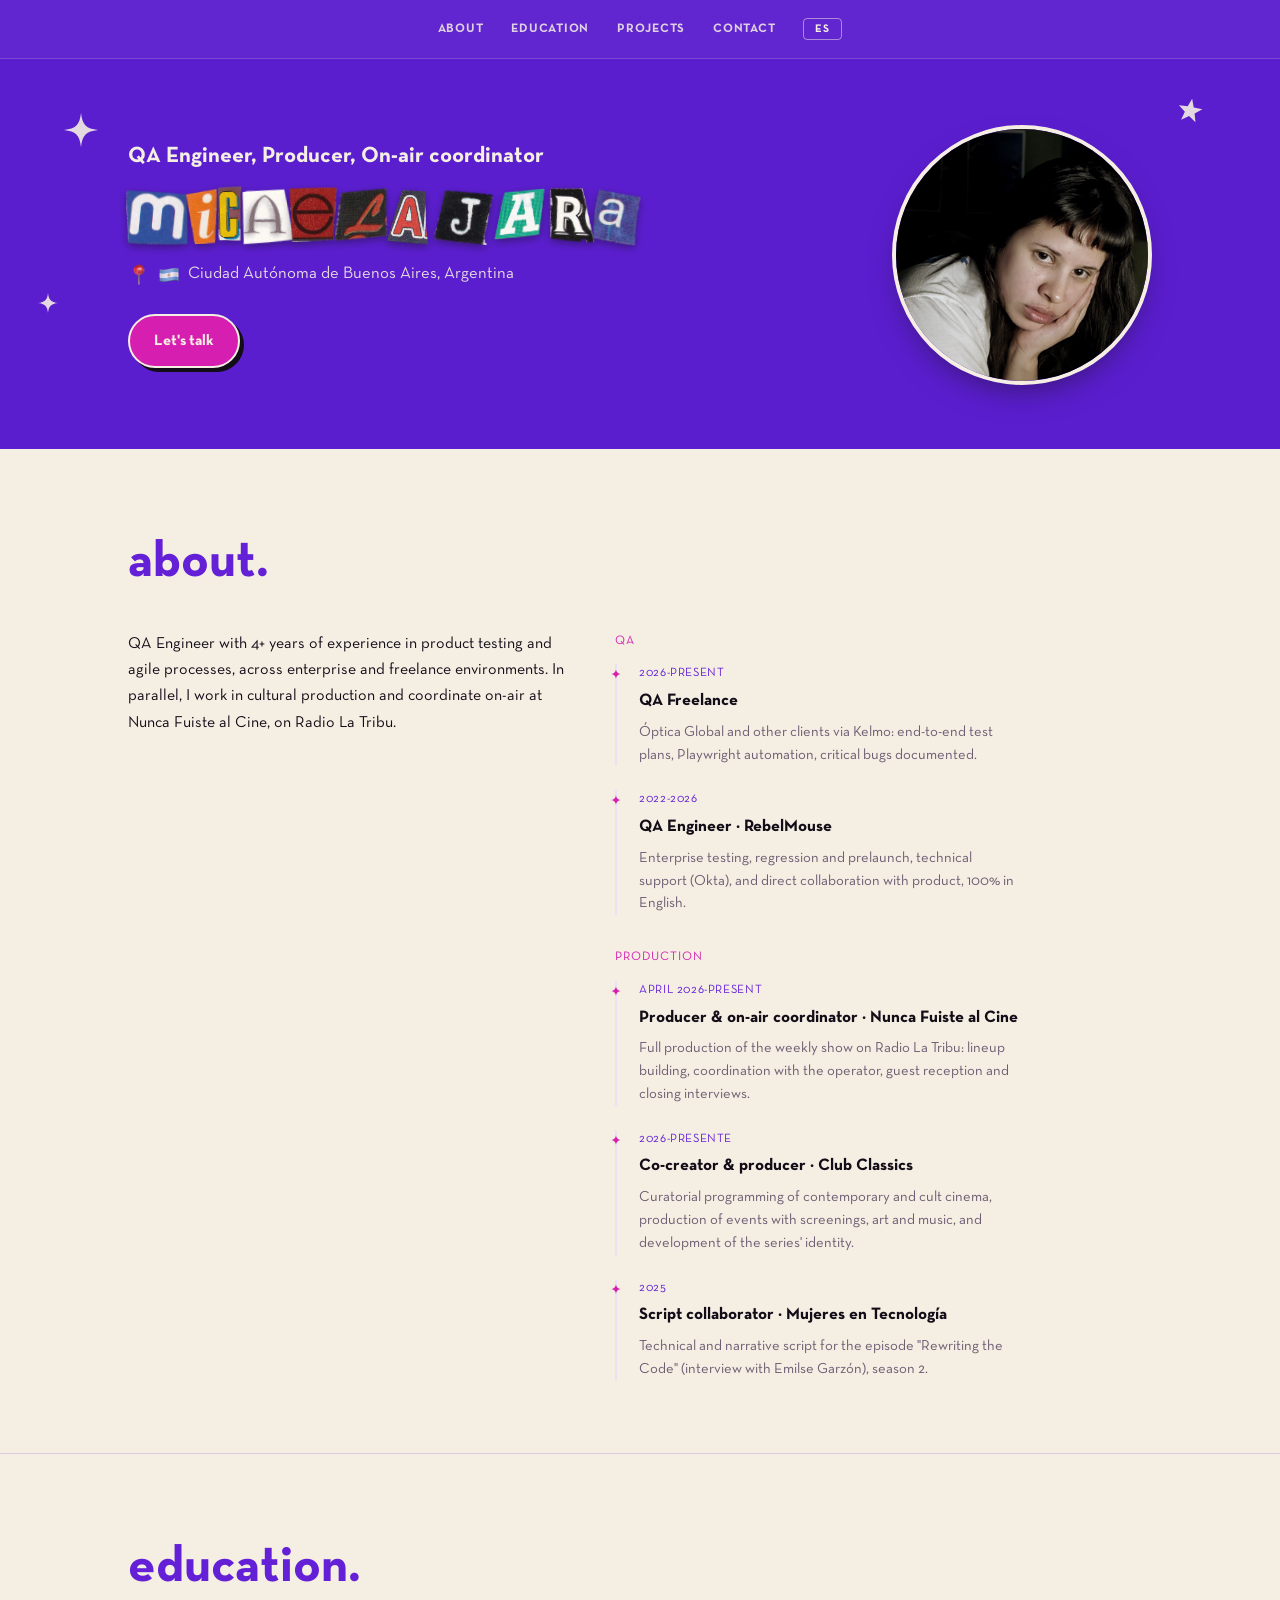
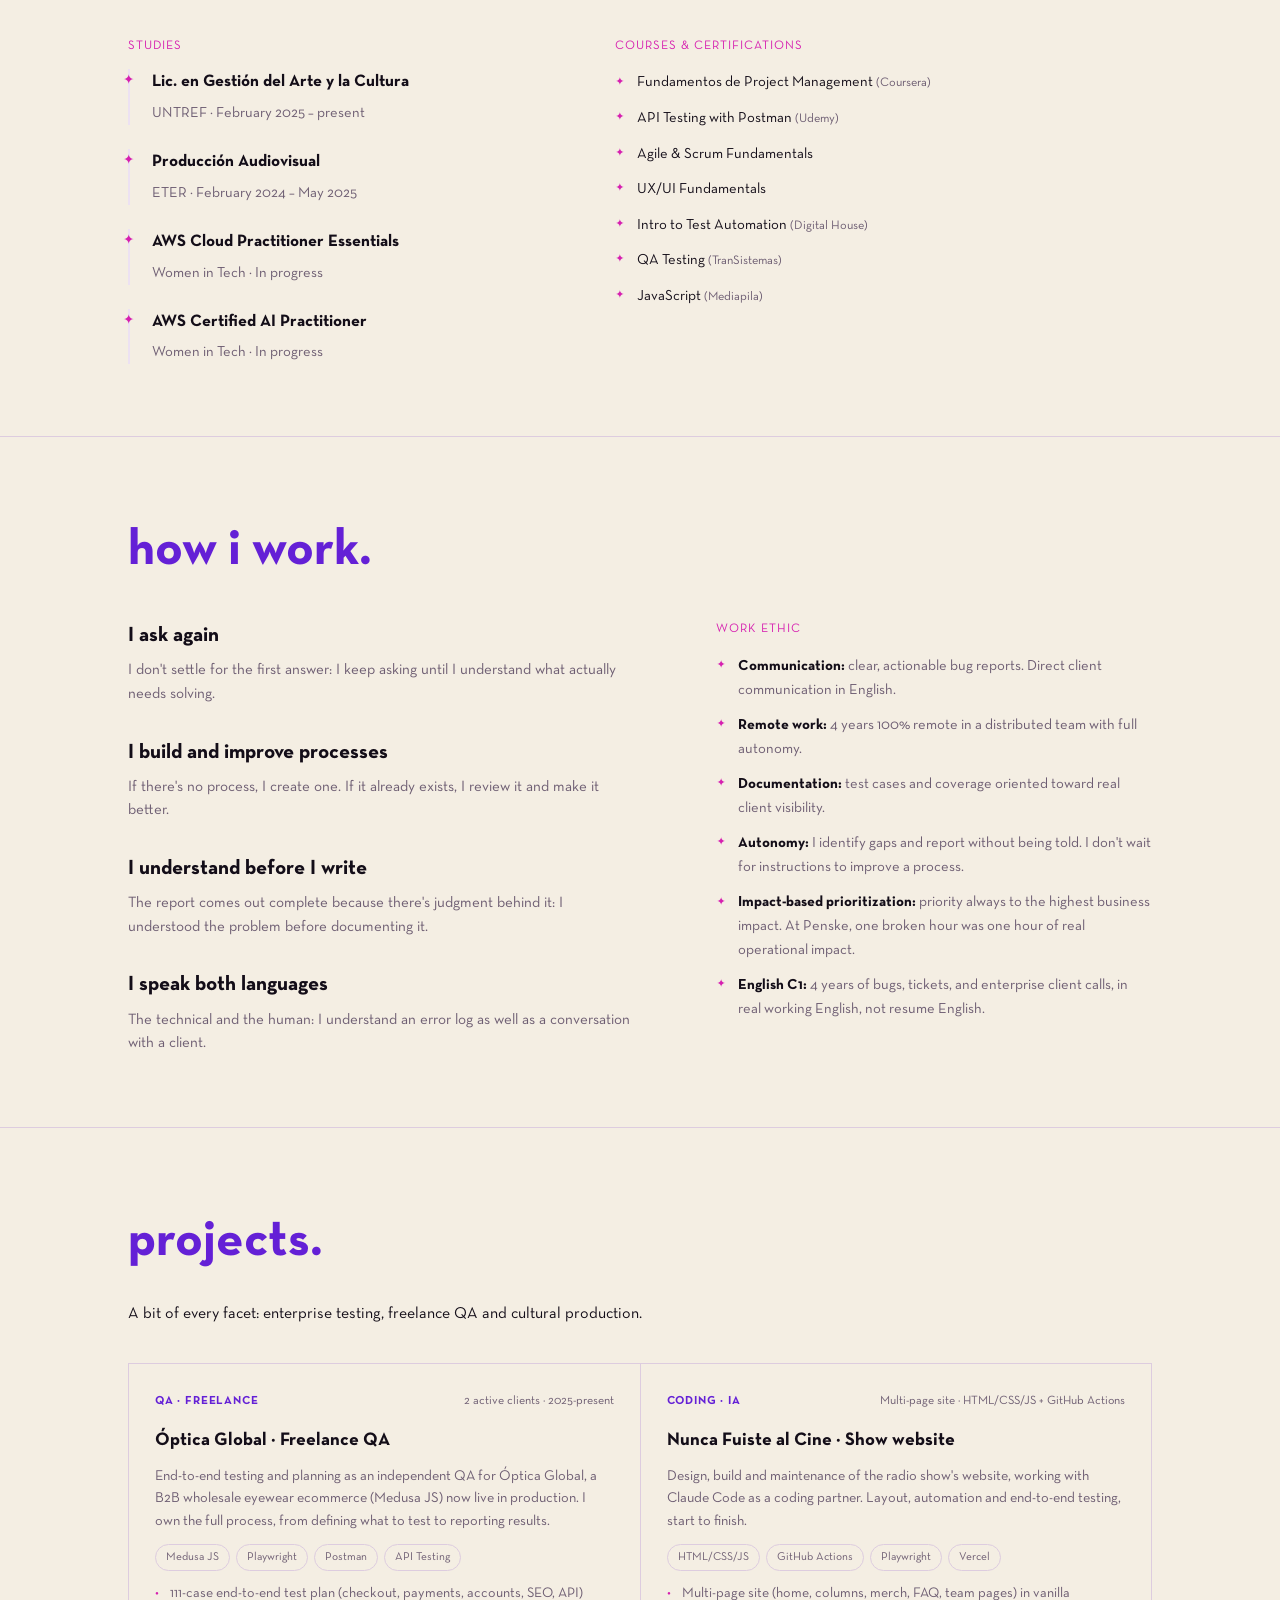
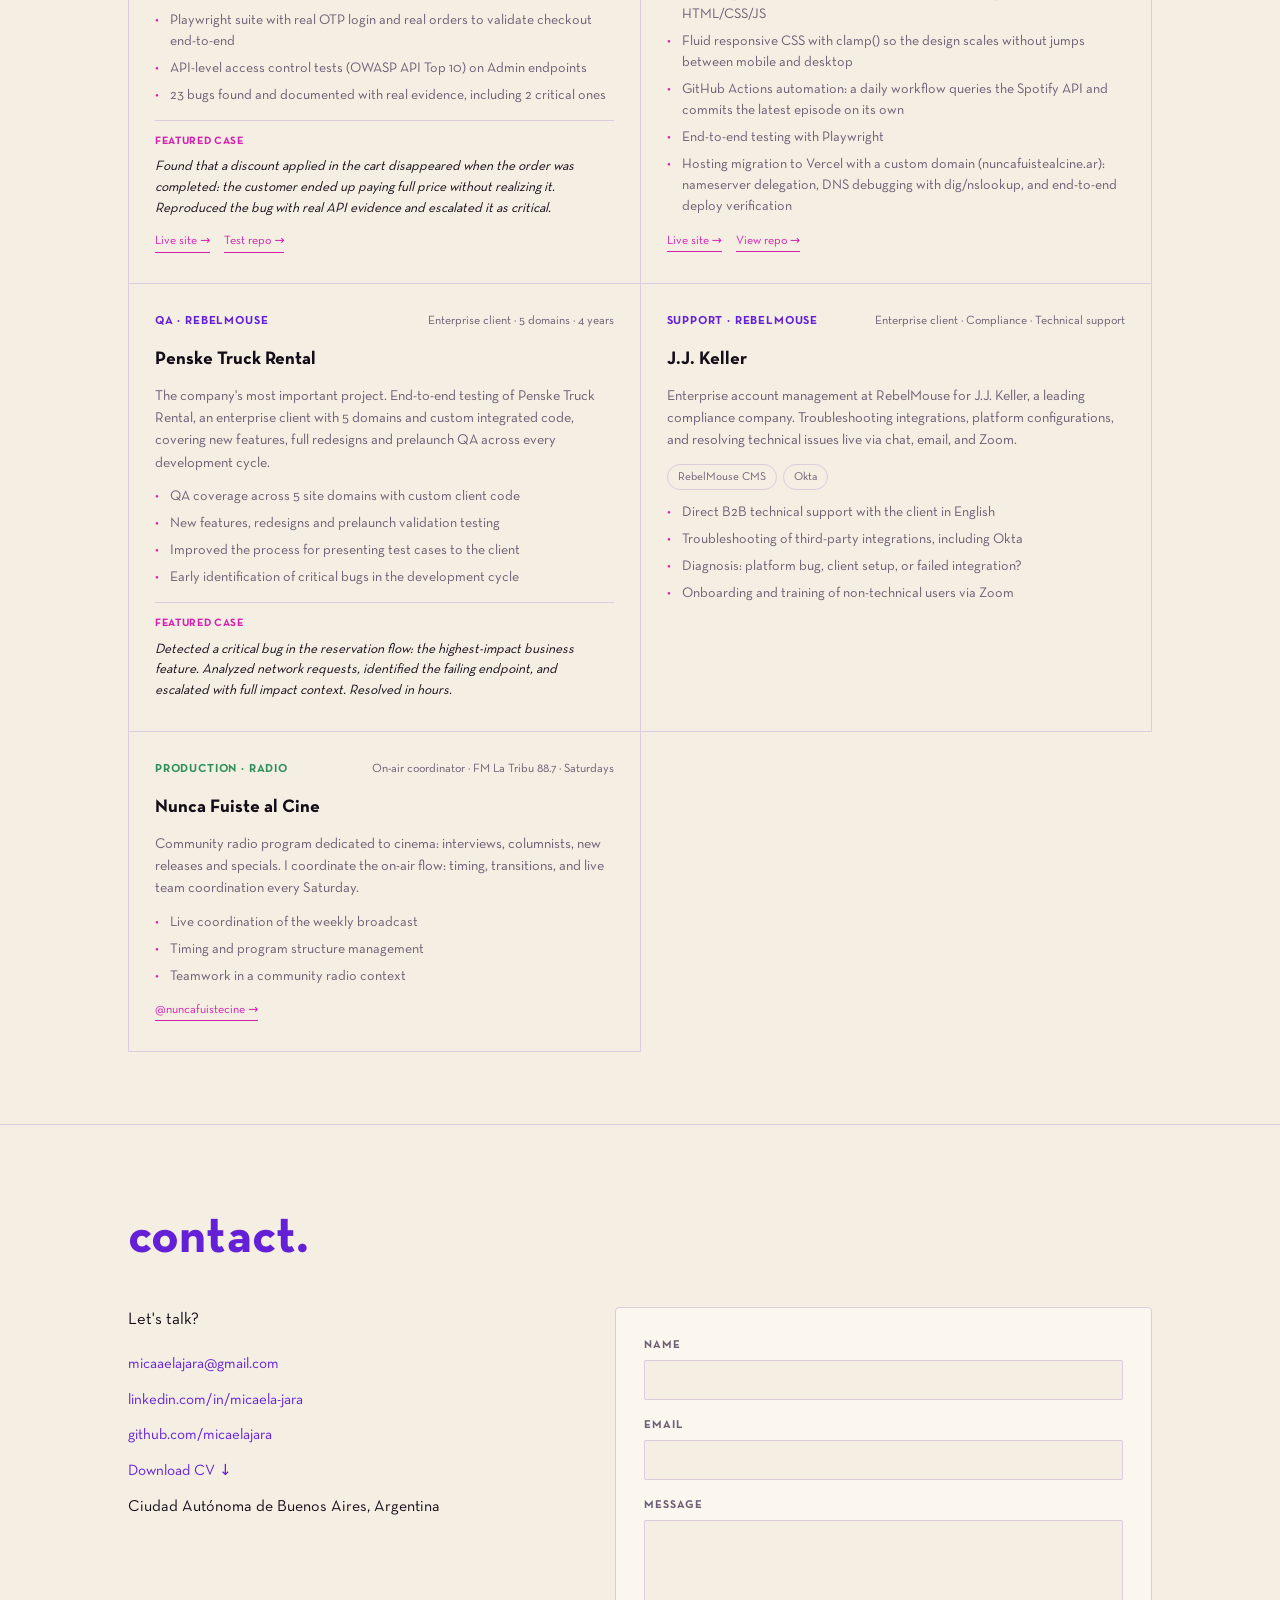
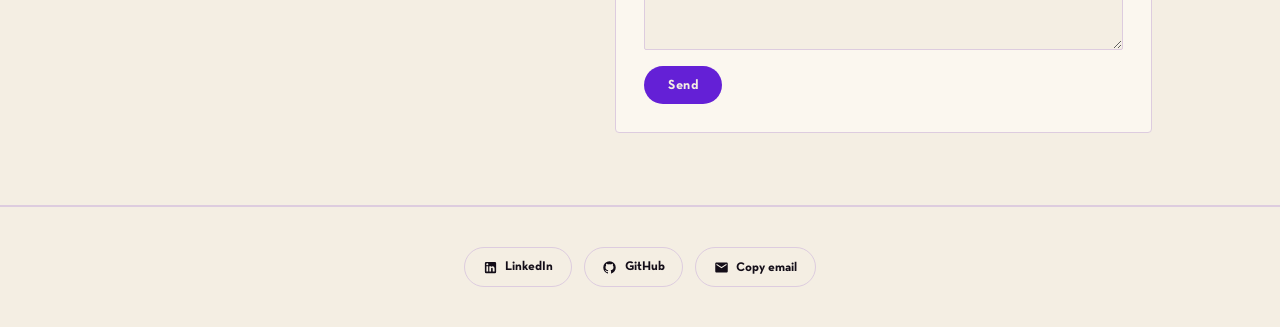
==== commit 51050c4f: "Corrige overlap de estrellas decorativas en hero mobile Las estrellas SVG posicionadas absolute pisa" ====
--- a/index.html
+++ b/index.html
@@ -389,29 +389,30 @@
       (function () {
         var el = document.getElementById('cutout-title');
         if (!el) return;
-        var letters = ['sel-M', 'sel-I', 'sel-C', 'sel-A1', 'sel-E', 'sel-L', 'sel-A2', 'SP', 'sel-J', 'sel-A3', 'sel-R', 'sel-A4'];
+        var words = [
+          ['sel-M', 'sel-I', 'sel-C', 'sel-A1', 'sel-E', 'sel-L', 'sel-A2'],
+          ['sel-J', 'sel-A3', 'sel-R', 'sel-A4'],
+        ];
         var seed = 0;
         function rand() {
           seed += 1;
           var x = Math.sin(seed * 999.7) * 10000;
           return x - Math.floor(x);
         }
-        letters.forEach(function (key) {
-          if (key === 'SP') {
-            var space = document.createElement('span');
-            space.style.width = '10px';
-            space.setAttribute('aria-hidden', 'true');
-            el.appendChild(space);
-            return;
-          }
-          var img = document.createElement('img');
-          img.className = 'cutout-letter';
-          img.src = '/letters/' + key + '.png';
-          img.alt = '';
-          var rot = (rand() * 10 - 5).toFixed(1);
-          var lift = (rand() * 5 - 2.5).toFixed(1);
-          img.style.transform = 'rotate(' + rot + 'deg) translateY(' + lift + 'px)';
-          el.appendChild(img);
+        words.forEach(function (letters) {
+          var word = document.createElement('span');
+          word.className = 'cutout-word';
+          letters.forEach(function (key) {
+            var img = document.createElement('img');
+            img.className = 'cutout-letter';
+            img.src = '/letters/' + key + '.png';
+            img.alt = '';
+            var rot = (rand() * 10 - 5).toFixed(1);
+            var lift = (rand() * 5 - 2.5).toFixed(1);
+            img.style.transform = 'rotate(' + rot + 'deg) translateY(' + lift + 'px)';
+            word.appendChild(img);
+          });
+          el.appendChild(word);
         });
       })();
     </script>
--- a/styles.css
+++ b/styles.css
@@ -191,6 +191,10 @@
   pointer-events: none;
 }
 
+@media (max-width: 760px) {
+  .hero-deco { display: none; }
+}
+
 .hero-inner {
   max-width: 1080px;
   margin: 0 auto;
@@ -210,12 +214,18 @@
 .cutout-title {
   display: flex;
   flex-wrap: wrap;
-  gap: 2px;
+  gap: 8px;
   margin: 0 0 18px;
 }
 
 @media (max-width: 760px) {
   .cutout-title { justify-content: center; }
+}
+
+.cutout-word {
+  display: flex;
+  flex-wrap: nowrap;
+  gap: 2px;
 }
 
 .cutout-letter {
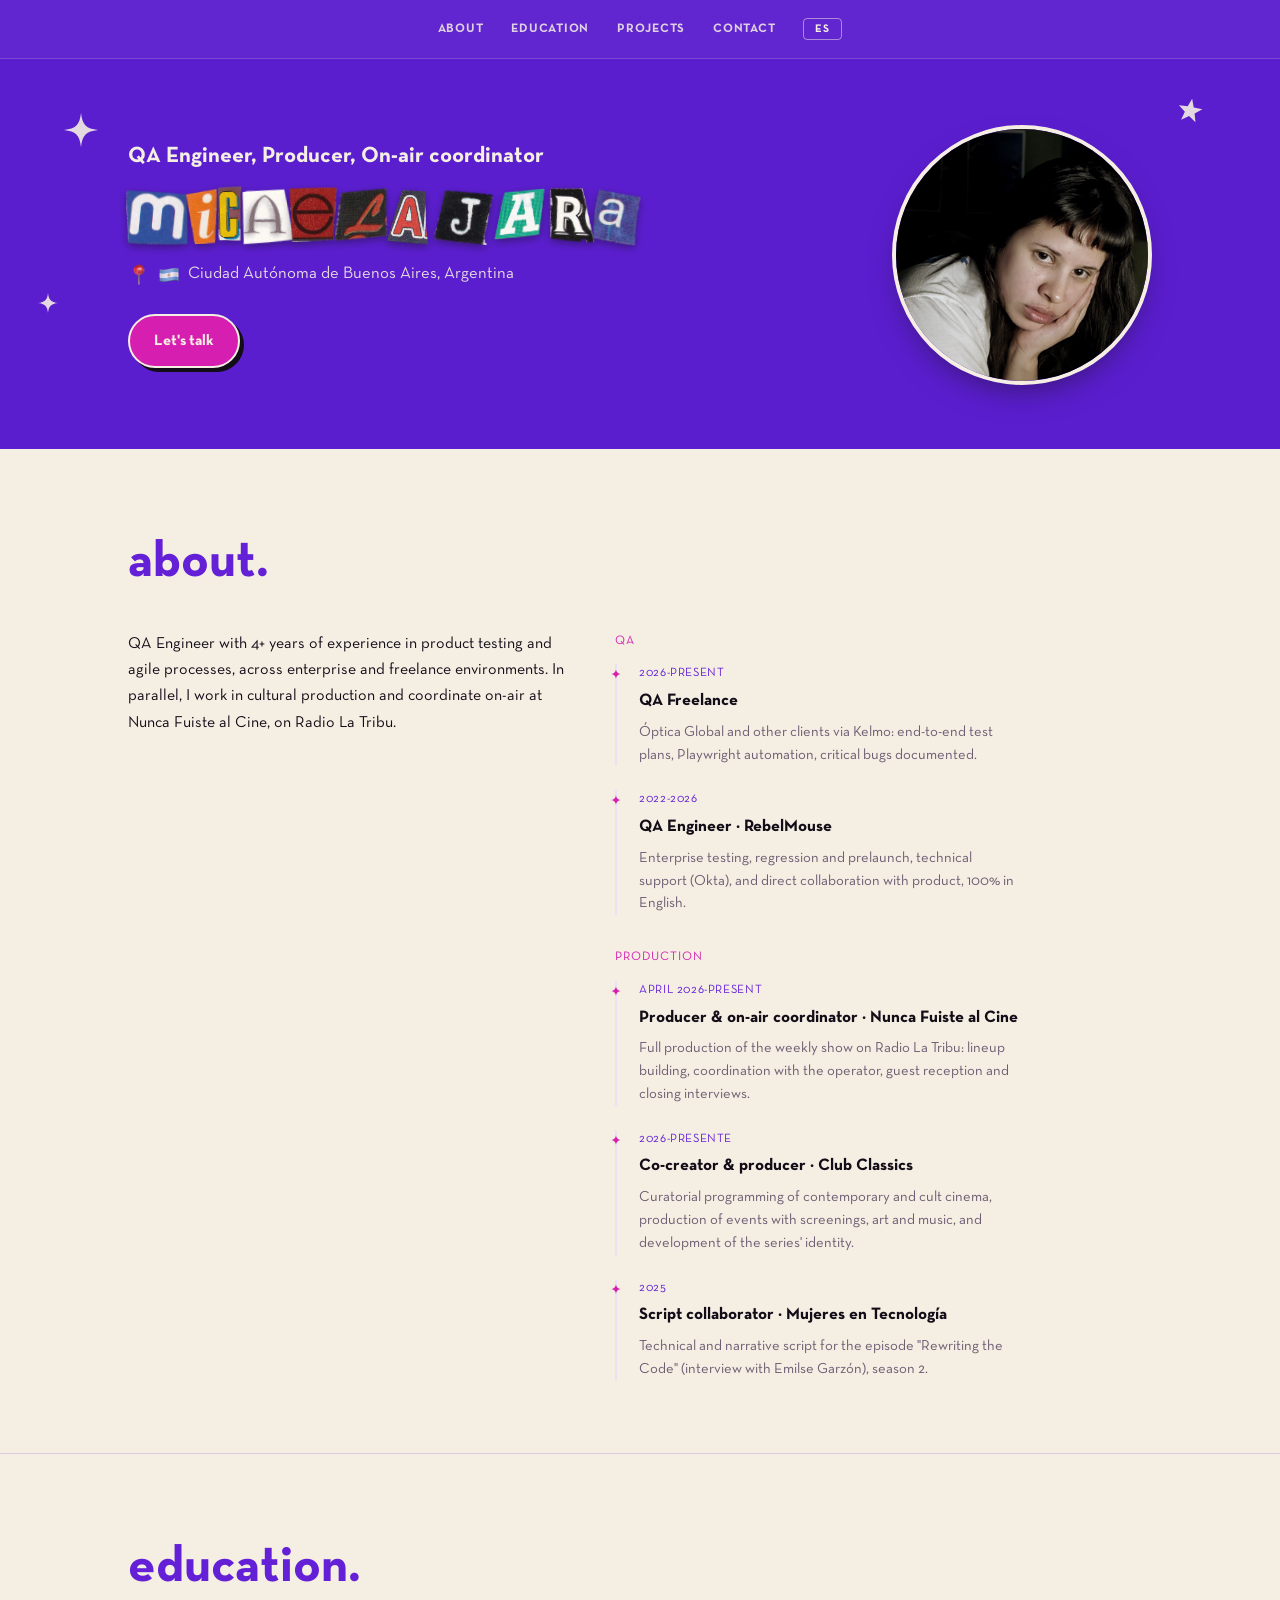
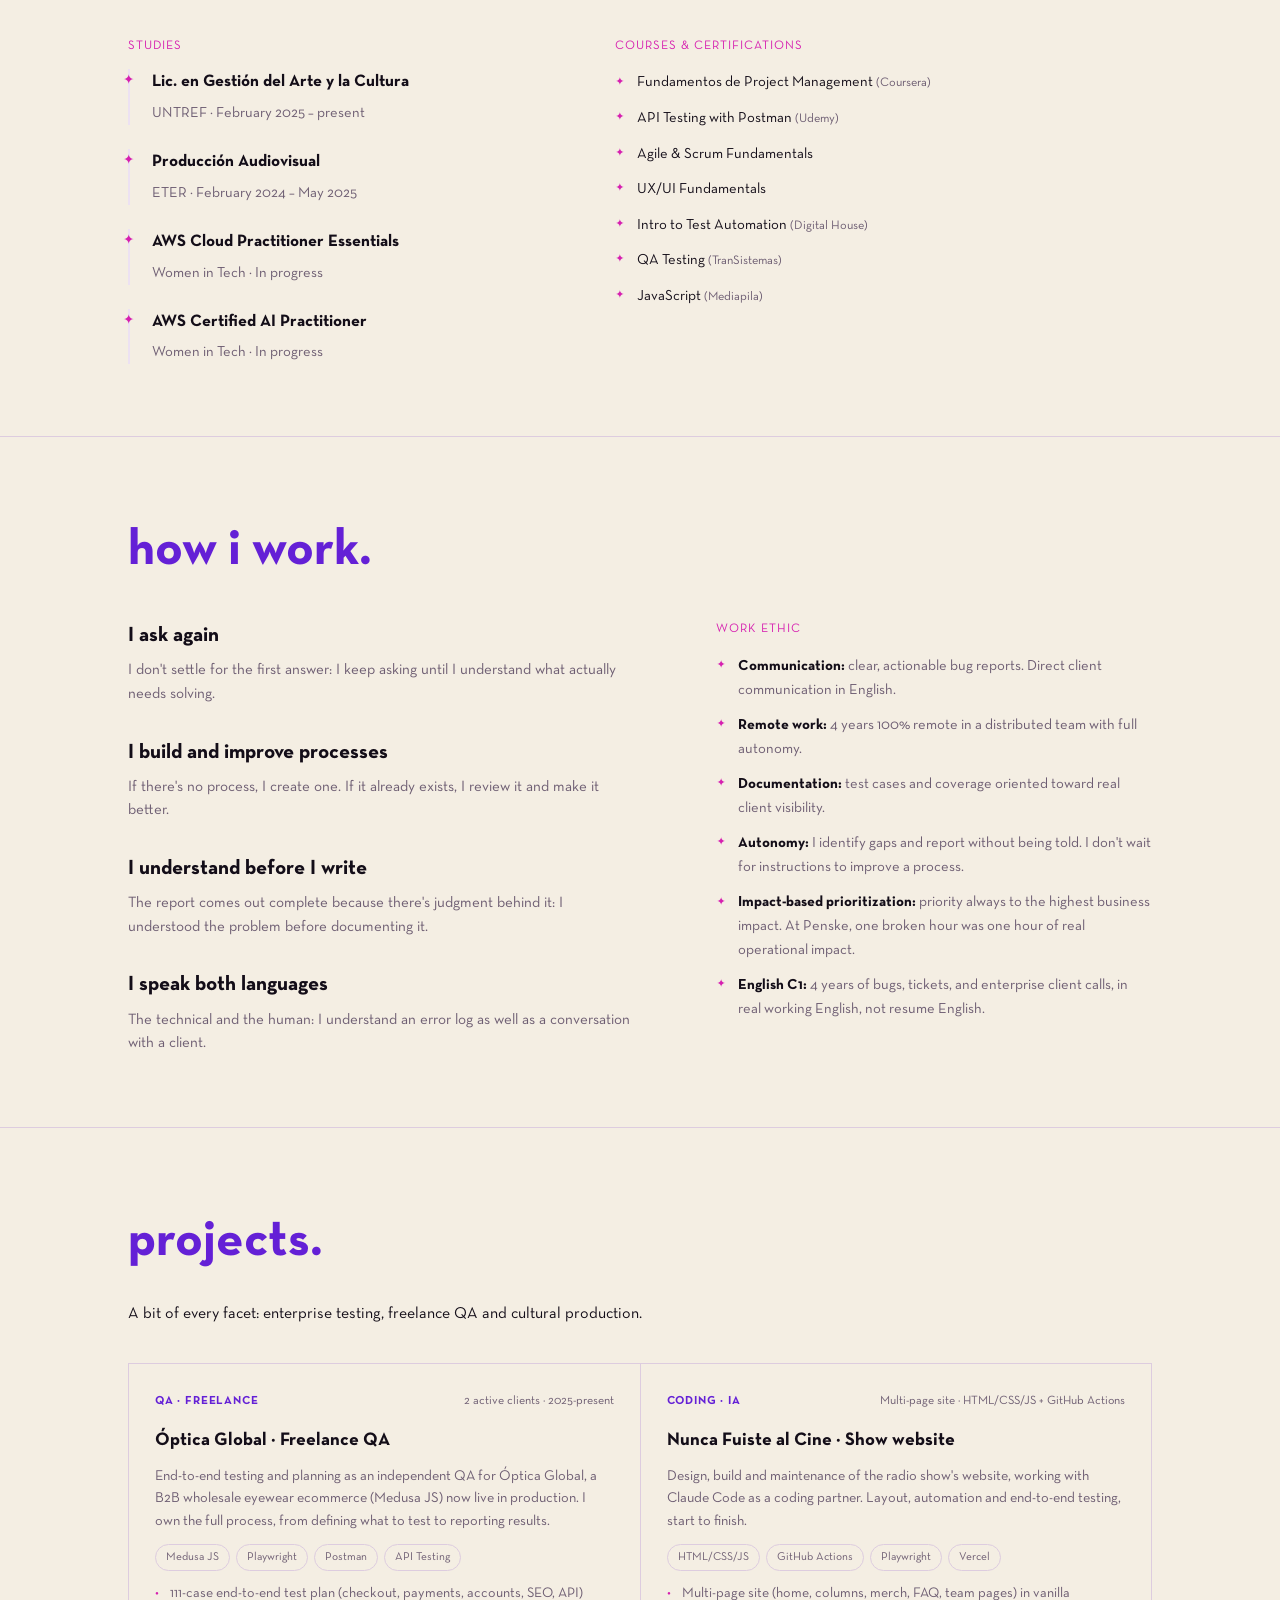
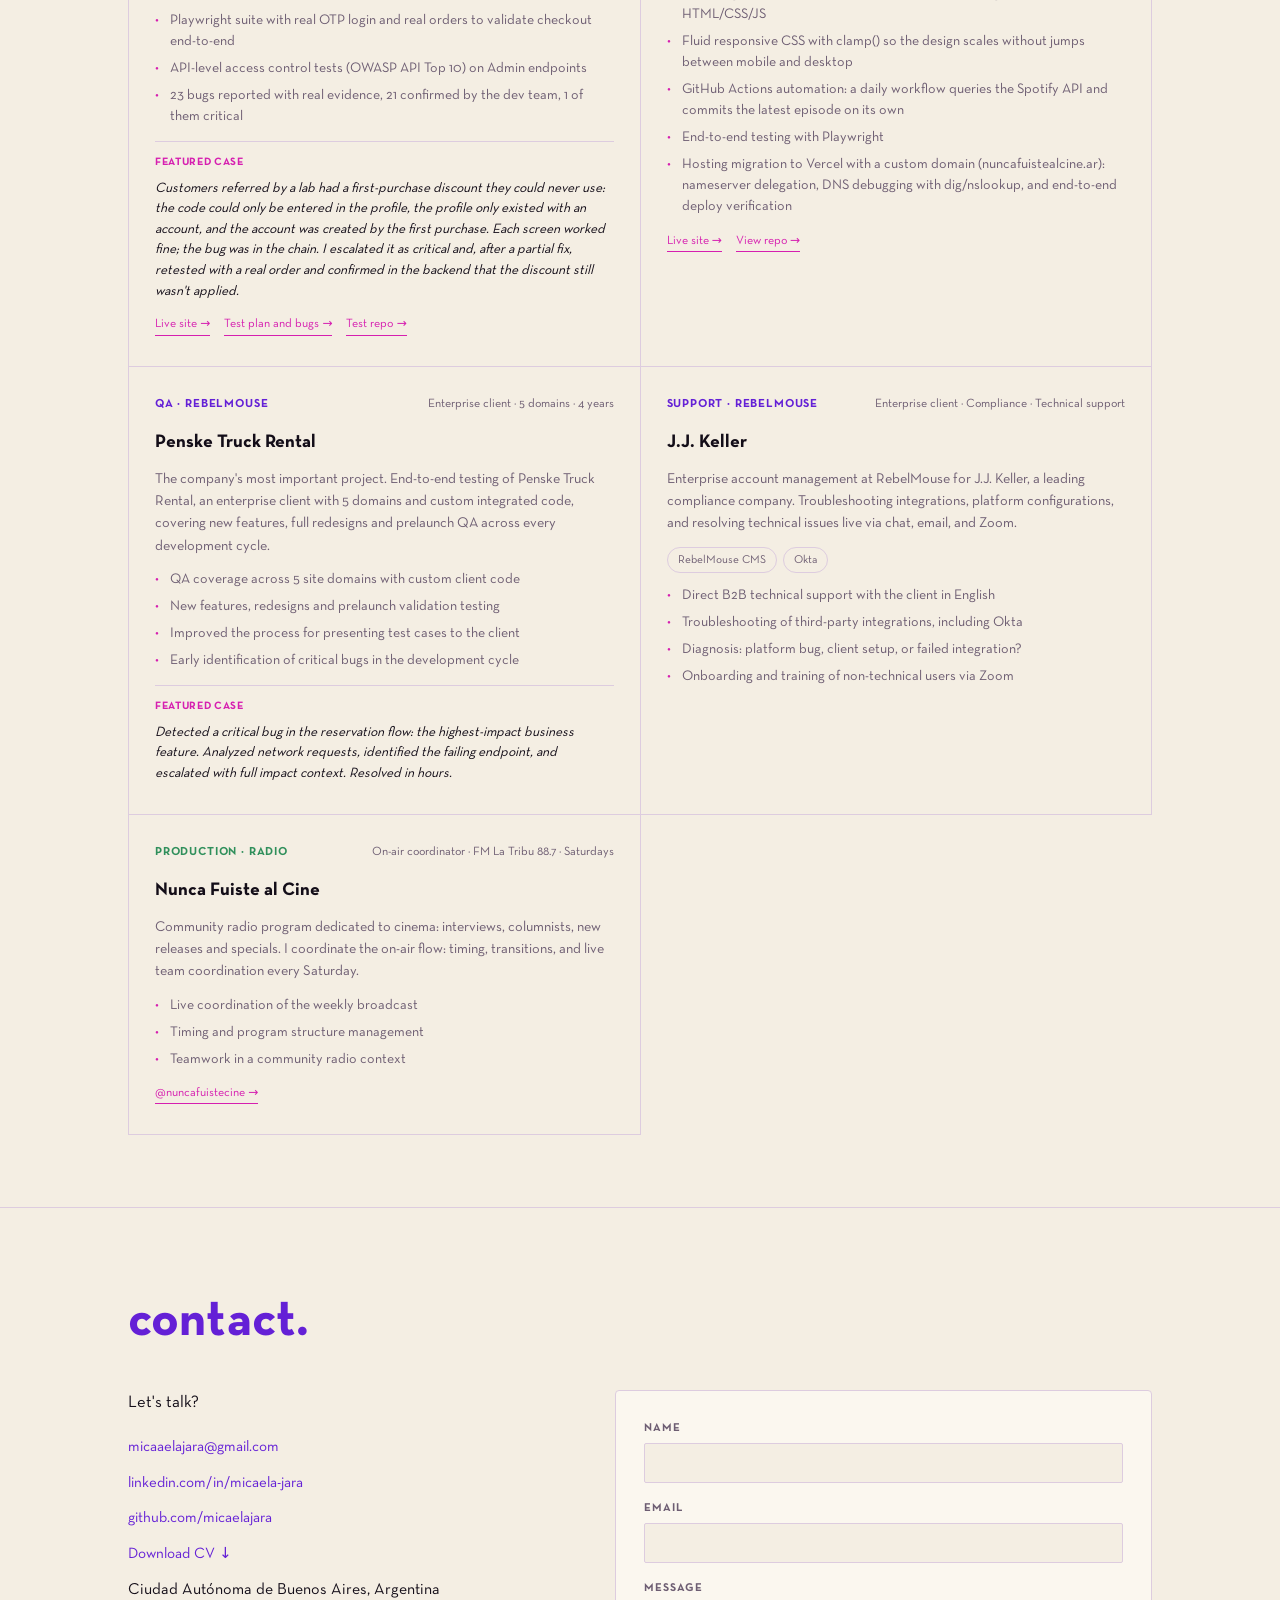
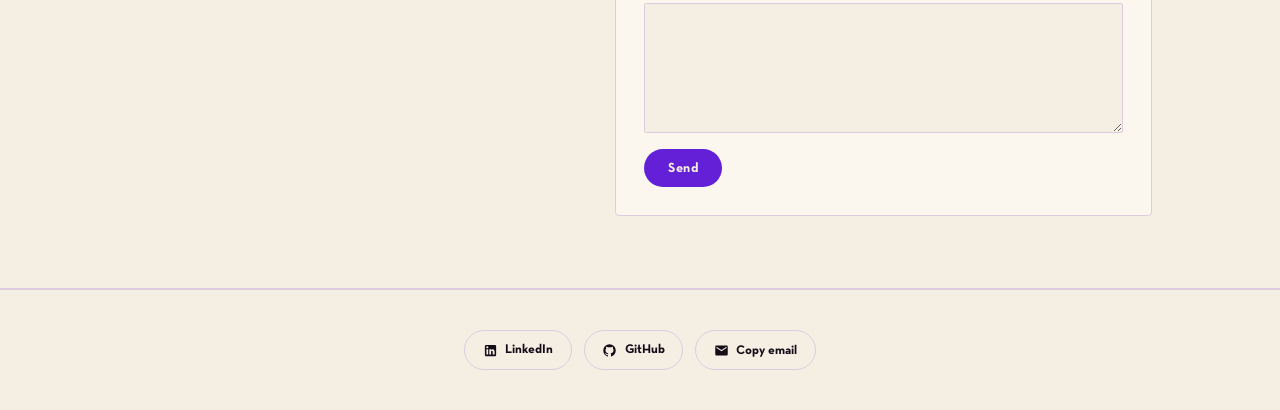
==== commit 219f2737: "Correct Óptica Global featured case and bug counts, link test plan BUG-22 (cart discount) was closed" ====
--- a/index.html
+++ b/index.html
@@ -232,14 +232,15 @@
               <li data-es="Plan de pruebas end-to-end de 111 casos (checkout, pagos, cuentas, SEO, API)" data-en="111-case end-to-end test plan (checkout, payments, accounts, SEO, API)">Plan de pruebas end-to-end de 111 casos (checkout, pagos, cuentas, SEO, API)</li>
               <li data-es="Suite de Playwright con login OTP real y pedidos reales para validar el checkout end-to-end" data-en="Playwright suite with real OTP login and real orders to validate checkout end-to-end">Suite de Playwright con login OTP real y pedidos reales para validar el checkout end-to-end</li>
               <li data-es="Tests de control de acceso a nivel de API (OWASP API Top 10) en endpoints de Admin" data-en="API-level access control tests (OWASP API Top 10) on Admin endpoints">Tests de control de acceso a nivel de API (OWASP API Top 10) en endpoints de Admin</li>
-              <li data-es="23 bugs encontrados y documentados con evidencia real, incluyendo 2 críticos" data-en="23 bugs found and documented with real evidence, including 2 critical ones">23 bugs encontrados y documentados con evidencia real, incluyendo 2 críticos</li>
+              <li data-es="23 bugs reportados con evidencia real, 21 confirmados por desarrollo, 1 de ellos crítico" data-en="23 bugs reported with real evidence, 21 confirmed by the dev team, 1 of them critical">23 bugs reportados con evidencia real, 21 confirmados por desarrollo, 1 de ellos crítico</li>
             </ul>
             <div class="work-case">
               <span class="work-case-label" data-es="Caso destacado" data-en="Featured case">Caso destacado</span>
-              <p data-es="Encontré que un descuento aplicado en el carrito desaparecía al completar la orden: el cliente terminaba pagando el precio completo sin darse cuenta. Reproduje el bug con evidencia real de la API y lo escalé como crítico." data-en="Found that a discount applied in the cart disappeared when the order was completed: the customer ended up paying full price without realizing it. Reproduced the bug with real API evidence and escalated it as critical.">Encontré que un descuento aplicado en el carrito desaparecía al completar la orden: el cliente terminaba pagando el precio completo sin darse cuenta. Reproduje el bug con evidencia real de la API y lo escalé como crítico.</p>
+              <p data-es="Los clientes referidos por un laboratorio tenían un descuento en su primera compra que era imposible de usar: el código solo se cargaba en el perfil, el perfil solo existía con cuenta y la cuenta se creaba con la primera compra. Cada pantalla andaba bien; el bug estaba en la cadena. Lo escalé como crítico y, tras un arreglo parcial, lo re-testeé con un pedido real y confirmé en el backend que el descuento seguía sin aplicarse." data-en="Customers referred by a lab had a first-purchase discount they could never use: the code could only be entered in the profile, the profile only existed with an account, and the account was created by the first purchase. Each screen worked fine; the bug was in the chain. I escalated it as critical and, after a partial fix, retested with a real order and confirmed in the backend that the discount still wasn't applied.">Los clientes referidos por un laboratorio tenían un descuento en su primera compra que era imposible de usar: el código solo se cargaba en el perfil, el perfil solo existía con cuenta y la cuenta se creaba con la primera compra. Cada pantalla andaba bien; el bug estaba en la cadena. Lo escalé como crítico y, tras un arreglo parcial, lo re-testeé con un pedido real y confirmé en el backend que el descuento seguía sin aplicarse.</p>
             </div>
             <div class="work-links">
               <a href="https://opticaglobal.store/ar" target="_blank" data-es="Sitio en vivo →" data-en="Live site →">Sitio en vivo →</a>
+              <a href="https://github.com/micaelajara/manual-qa-portfolio/tree/main/optica-global" target="_blank" data-es="Plan y bugs →" data-en="Test plan and bugs →">Plan y bugs →</a>
               <a href="https://github.com/micaelajara/optica-global-playwright-tests" target="_blank" data-es="Repo de tests →" data-en="Test repo →">Repo de tests →</a>
             </div>
           </article>
--- a/styles.css
+++ b/styles.css
@@ -256,7 +256,8 @@
 }
 
 @media (max-width: 760px) {
-  .hero-location { justify-content: center; }
+  .hero-location { display: block; text-align: center; }
+  .hero-location .hero-icon { display: inline-block; vertical-align: -4px; margin-right: 4px; }
 }
 
 .hero-icon { width: 22px; height: 22px; object-fit: contain; }
